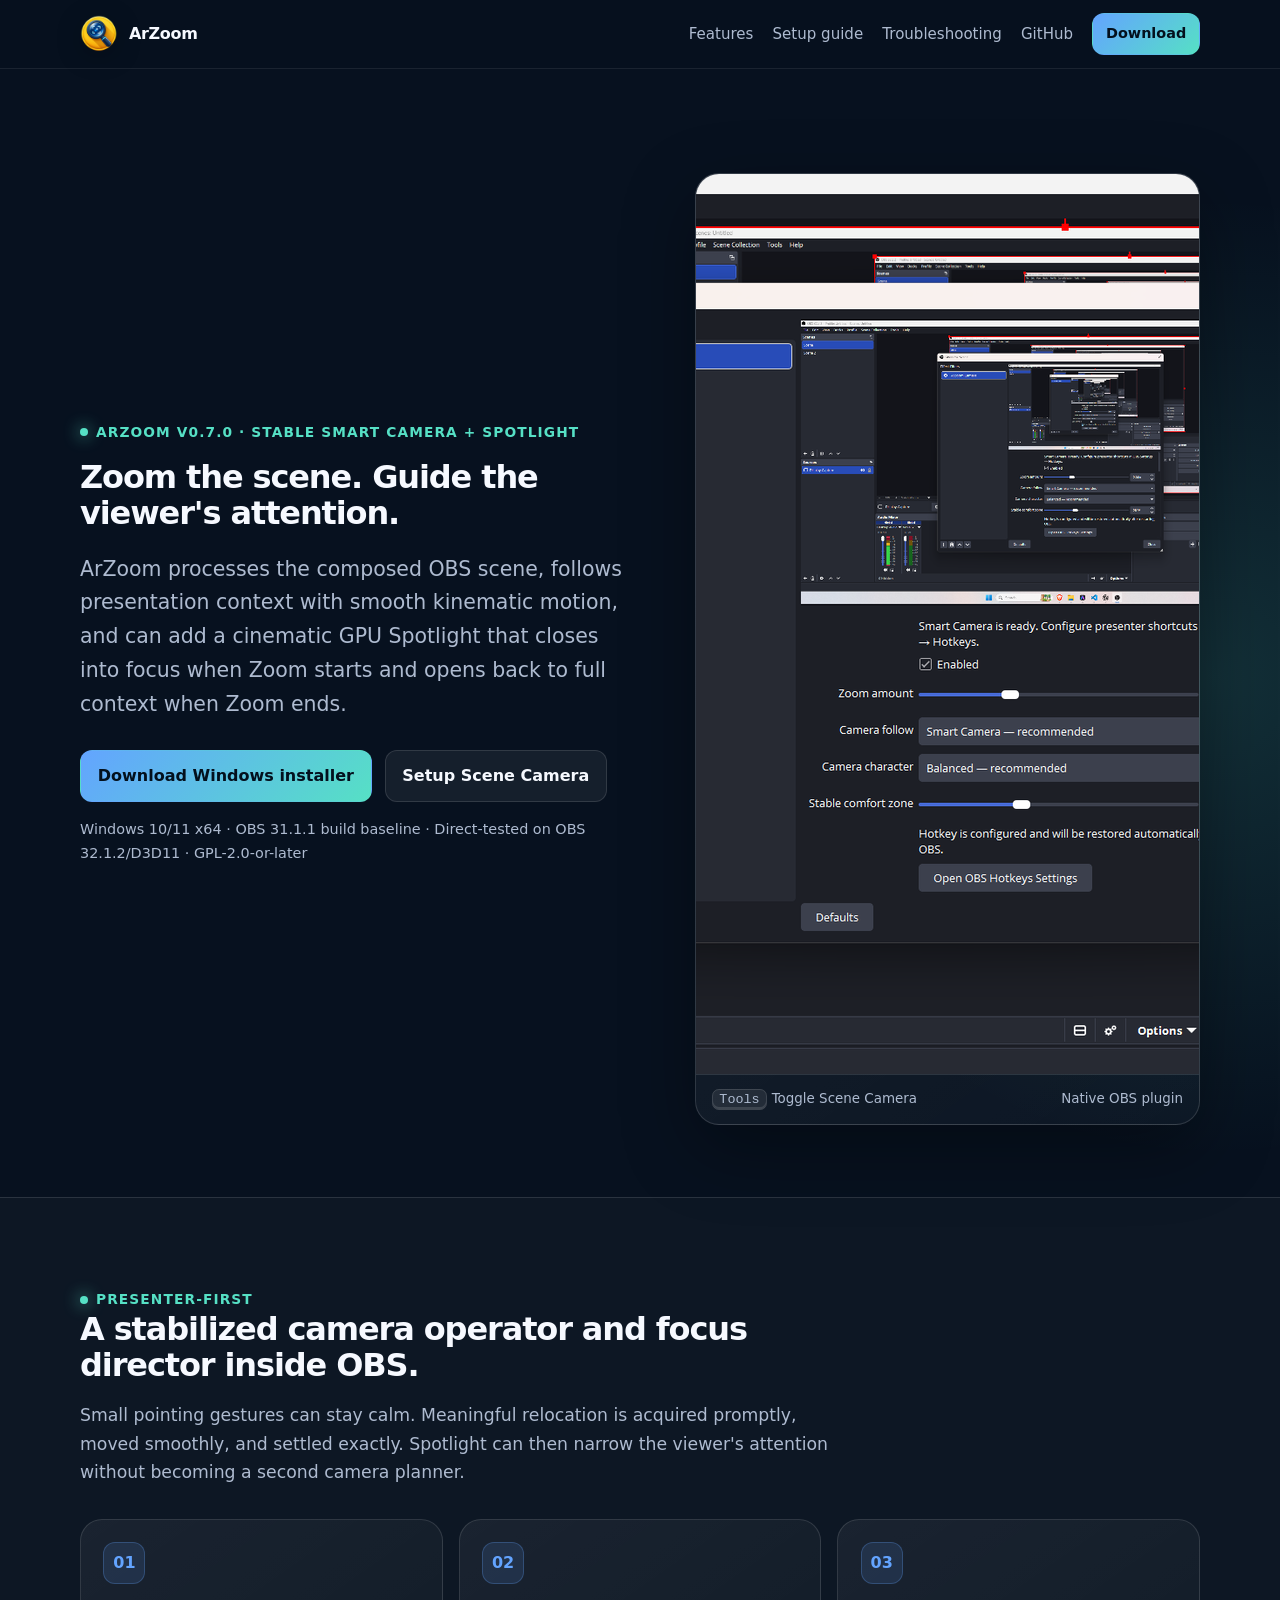
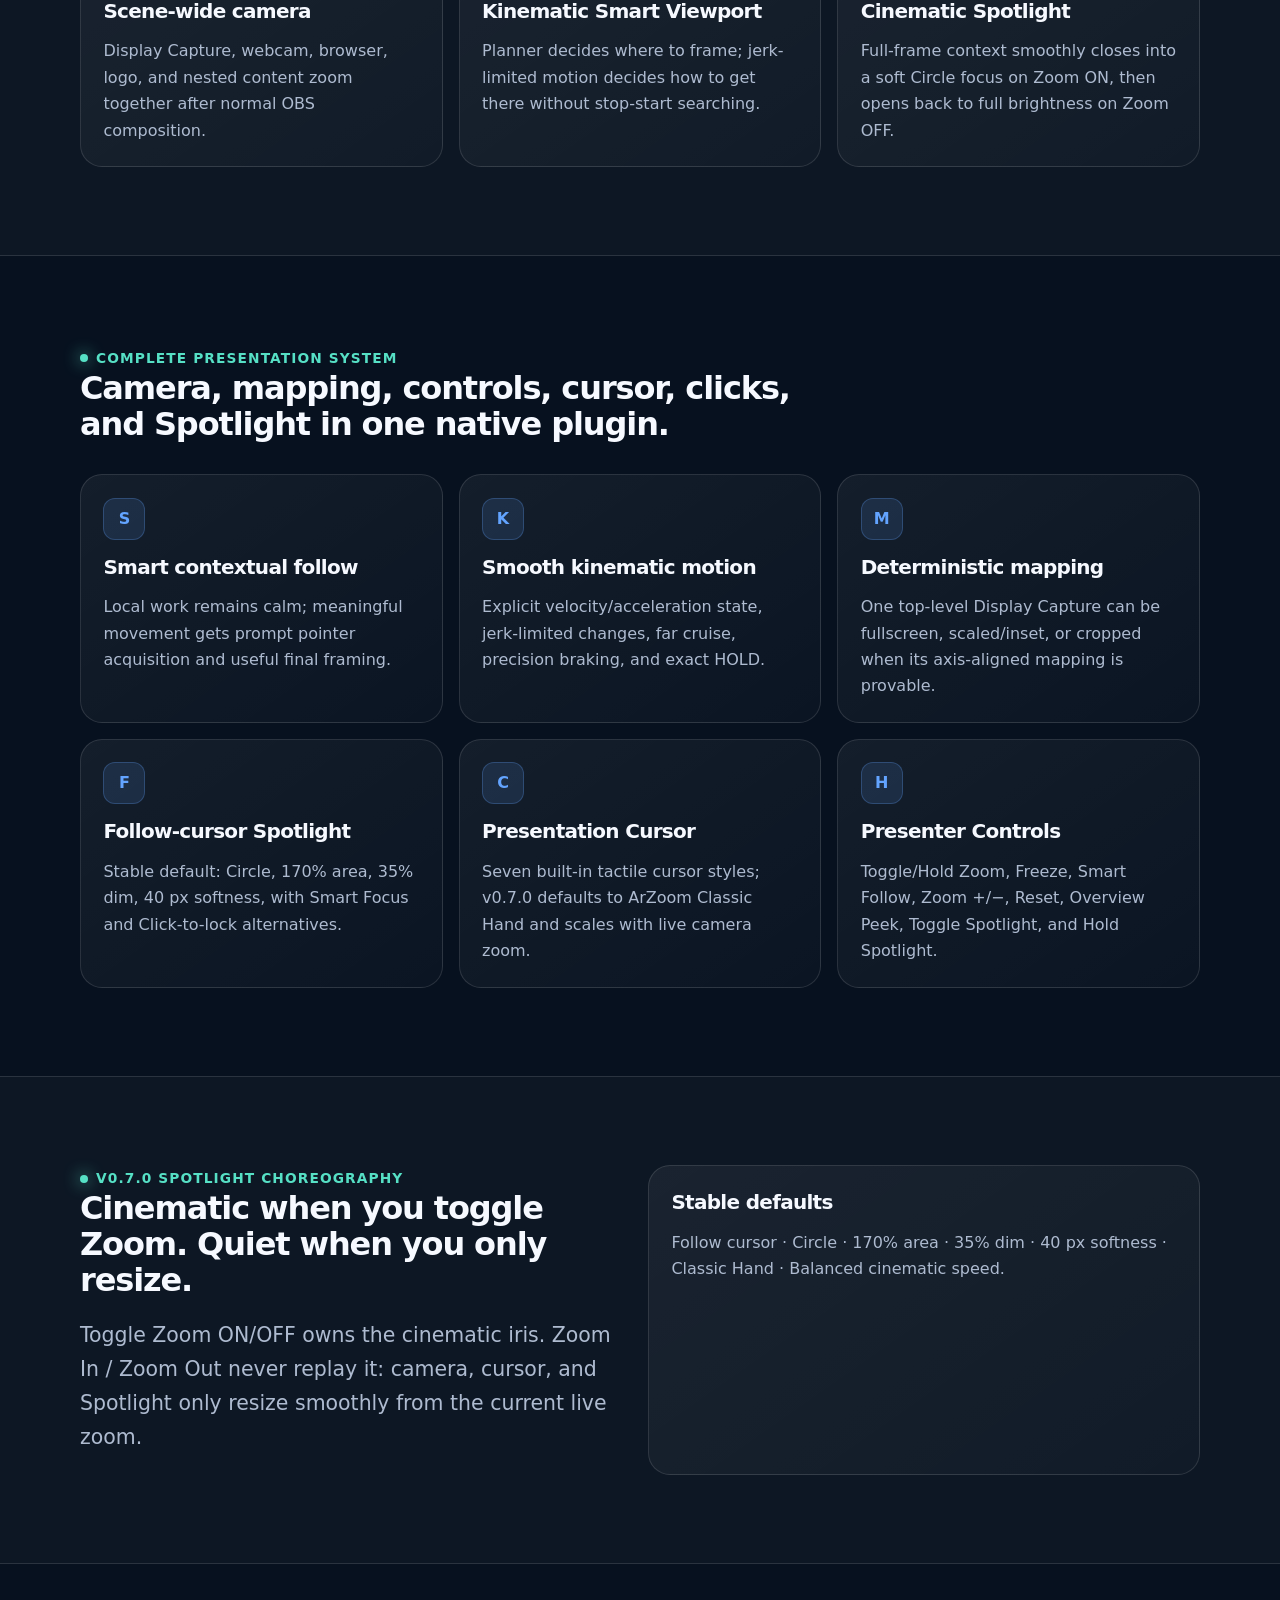
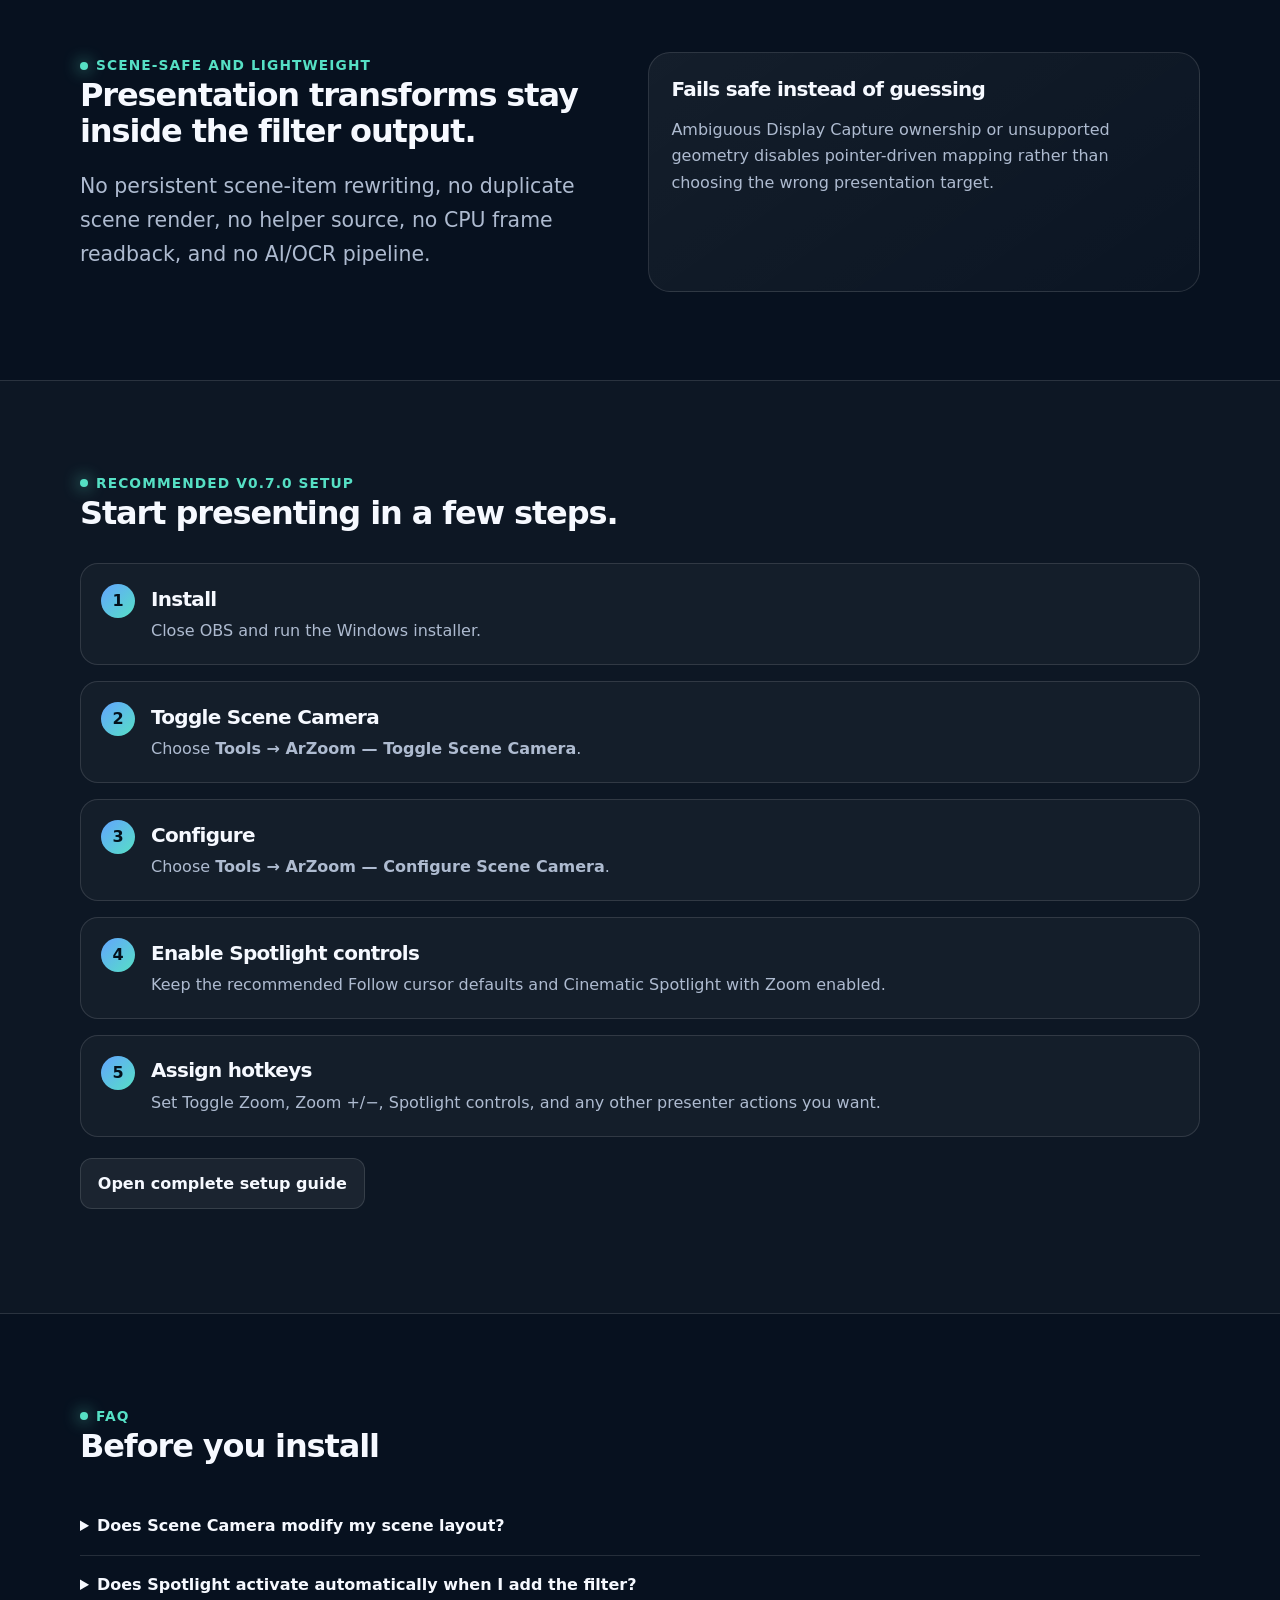
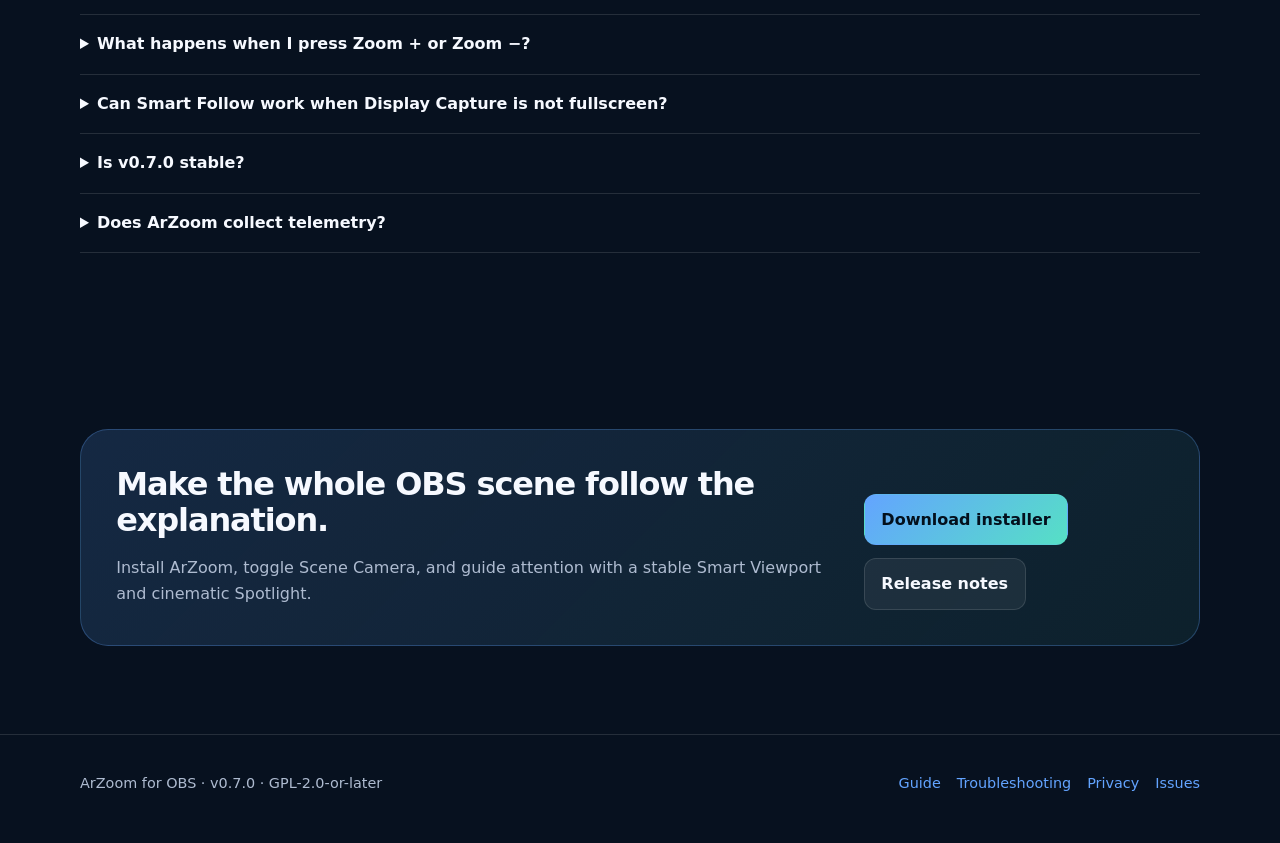
==== docs/index.html @ 1cf923f3 "Release: prepare ArZoom v0.7.0 stable" ====
<!doctype html>
<html lang="en">
<head>
  <meta charset="utf-8">
  <meta name="viewport" content="width=device-width, initial-scale=1">
  <title>ArZoom for OBS — Smart Camera + Cinematic Spotlight</title>
  <meta name="description" content="ArZoom is a native OBS presentation-camera plugin for Windows with scene-wide Smart Camera zoom, deterministic mapping, Kinematic Smart Viewport motion, presenter controls, Presentation Cursor, GPU click feedback, and Cinematic Spotlight.">
  <meta name="keywords" content="OBS zoom plugin, OBS scene zoom, OBS spotlight, OBS mouse follow zoom, screen capture zoom, OBS tutorial plugin, OBS presentation camera">
  <meta name="author" content="Mas Ari">
  <meta name="theme-color" content="#07111f">
  <link rel="canonical" href="https://masarray.github.io/arzoom-follow-obs/">
  <link rel="icon" href="assets/favicon-32.png" type="image/png" sizes="32x32">
  <link rel="icon" href="assets/favicon-192.png" type="image/png" sizes="192x192">
  <link rel="icon" href="favicon.ico" sizes="any">
  <link rel="apple-touch-icon" href="assets/apple-touch-icon.png" sizes="180x180">
  <link rel="stylesheet" href="styles.css">
  <meta property="og:type" content="website">
  <meta property="og:title" content="ArZoom for OBS — Smart Camera + Cinematic Spotlight">
  <meta property="og:description" content="Smooth scene-wide presentation zoom with deterministic mapping, Kinematic Smart Viewport motion, Presentation Cursor, and Cinematic Spotlight.">
  <meta property="og:url" content="https://masarray.github.io/arzoom-follow-obs/">
  <meta property="og:site_name" content="ArZoom for OBS">
  <meta property="og:image" content="https://masarray.github.io/arzoom-follow-obs/assets/og-image.png">
  <meta name="twitter:card" content="summary_large_image">
  <meta name="twitter:image" content="https://masarray.github.io/arzoom-follow-obs/assets/og-image.png">
  <script type="application/ld+json">
  {
    "@context": "https://schema.org",
    "@type": "SoftwareApplication",
    "name": "ArZoom for OBS",
    "applicationCategory": "MultimediaApplication",
    "applicationSubCategory": "OBS Studio plugin",
    "operatingSystem": "Windows 10, Windows 11",
    "softwareVersion": "0.7.0",
    "image": "https://masarray.github.io/arzoom-follow-obs/assets/og-image.png",
    "description": "A native OBS presentation-camera plugin with deterministic scene mapping, Kinematic Smart Viewport motion, presenter controls, Presentation Cursor, GPU click feedback, and Cinematic Spotlight.",
    "downloadUrl": "https://github.com/masarray/arzoom-follow-obs/releases/latest/download/ArZoom-OBS-Setup-windows-x64.exe",
    "softwareHelp": "https://masarray.github.io/arzoom-follow-obs/guide.html",
    "codeRepository": "https://github.com/masarray/arzoom-follow-obs",
    "license": "https://www.gnu.org/licenses/old-licenses/gpl-2.0.html",
    "author": {"@type": "Person", "name": "Mas Ari", "url": "https://github.com/masarray"}
  }
  </script>
</head>
<body>
  <a class="skip-link" href="#main">Skip to content</a>
  <header class="site-header">
    <div class="container nav">
      <a class="brand" href="index.html" aria-label="ArZoom home"><img src="assets/arzoom-logo-96.png" alt="" width="38" height="38"><span>ArZoom</span></a>
      <nav class="nav-links" aria-label="Primary navigation">
        <a href="#features">Features</a>
        <a href="guide.html">Setup guide</a>
        <a href="troubleshooting.html">Troubleshooting</a>
        <a href="https://github.com/masarray/arzoom-follow-obs">GitHub</a>
        <a class="button primary small" href="https://github.com/masarray/arzoom-follow-obs/releases/latest/download/ArZoom-OBS-Setup-windows-x64.exe">Download</a>
      </nav>
    </div>
  </header>

  <main id="main">
    <section class="container hero">
      <div>
        <span class="eyebrow">ArZoom v0.7.0 · Stable Smart Camera + Spotlight</span>
        <h1>Zoom the scene. Guide the viewer's attention.</h1>
        <p class="lead">ArZoom processes the composed OBS scene, follows presentation context with smooth kinematic motion, and can add a cinematic GPU Spotlight that closes into focus when Zoom starts and opens back to full context when Zoom ends.</p>
        <div class="hero-actions">
          <a class="button primary" href="https://github.com/masarray/arzoom-follow-obs/releases/latest/download/ArZoom-OBS-Setup-windows-x64.exe">Download Windows installer</a>
          <a class="button secondary" href="guide.html">Setup Scene Camera</a>
        </div>
        <p class="hero-note">Windows 10/11 x64 · OBS 31.1.1 build baseline · Direct-tested on OBS 32.1.2/D3D11 · GPL-2.0-or-later</p>
      </div>
      <figure class="product-shot">
        <img src="assets/product-screenshot.png" alt="ArZoom Scene Camera controls running in OBS Studio" width="1600" height="900">
        <figcaption><span><kbd>Tools</kbd> Toggle Scene Camera</span><span>Native OBS plugin</span></figcaption>
      </figure>
    </section>

    <section class="section alt" aria-labelledby="made-for">
      <div class="container">
        <div class="section-heading">
          <span class="eyebrow">Presenter-first</span>
          <h2 id="made-for">A stabilized camera operator and focus director inside OBS.</h2>
          <p>Small pointing gestures can stay calm. Meaningful relocation is acquired promptly, moved smoothly, and settled exactly. Spotlight can then narrow the viewer's attention without becoming a second camera planner.</p>
        </div>
        <div class="grid three">
          <article class="card"><div class="icon">01</div><h3>Scene-wide camera</h3><p>Display Capture, webcam, browser, logo, and nested content zoom together after normal OBS composition.</p></article>
          <article class="card"><div class="icon">02</div><h3>Kinematic Smart Viewport</h3><p>Planner decides where to frame; jerk-limited motion decides how to get there without stop-start searching.</p></article>
          <article class="card"><div class="icon">03</div><h3>Cinematic Spotlight</h3><p>Full-frame context smoothly closes into a soft Circle focus on Zoom ON, then opens back to full brightness on Zoom OFF.</p></article>
        </div>
      </div>
    </section>

    <section id="features" class="section" aria-labelledby="feature-title">
      <div class="container">
        <div class="section-heading">
          <span class="eyebrow">Complete presentation system</span>
          <h2 id="feature-title">Camera, mapping, controls, cursor, clicks, and Spotlight in one native plugin.</h2>
        </div>
        <div class="grid three">
          <article class="card"><div class="icon">S</div><h3>Smart contextual follow</h3><p>Local work remains calm; meaningful movement gets prompt pointer acquisition and useful final framing.</p></article>
          <article class="card"><div class="icon">K</div><h3>Smooth kinematic motion</h3><p>Explicit velocity/acceleration state, jerk-limited changes, far cruise, precision braking, and exact HOLD.</p></article>
          <article class="card"><div class="icon">M</div><h3>Deterministic mapping</h3><p>One top-level Display Capture can be fullscreen, scaled/inset, or cropped when its axis-aligned mapping is provable.</p></article>
          <article class="card"><div class="icon">F</div><h3>Follow-cursor Spotlight</h3><p>Stable default: Circle, 170% area, 35% dim, 40 px softness, with Smart Focus and Click-to-lock alternatives.</p></article>
          <article class="card"><div class="icon">C</div><h3>Presentation Cursor</h3><p>Seven built-in tactile cursor styles; v0.7.0 defaults to ArZoom Classic Hand and scales with live camera zoom.</p></article>
          <article class="card"><div class="icon">H</div><h3>Presenter Controls</h3><p>Toggle/Hold Zoom, Freeze, Smart Follow, Zoom +/−, Reset, Overview Peek, Toggle Spotlight, and Hold Spotlight.</p></article>
        </div>
      </div>
    </section>

    <section class="section alt" aria-labelledby="cinematic-title">
      <div class="container grid two">
        <div>
          <span class="eyebrow">v0.7.0 Spotlight choreography</span>
          <h2 id="cinematic-title">Cinematic when you toggle Zoom. Quiet when you only resize.</h2>
          <p class="lead">Toggle Zoom ON/OFF owns the cinematic iris. Zoom In / Zoom Out never replay it: camera, cursor, and Spotlight only resize smoothly from the current live zoom.</p>
        </div>
        <div class="card">
          <h3>Stable defaults</h3>
          <p>Follow cursor · Circle · 170% area · 35% dim · 40 px softness · Classic Hand · Balanced cinematic speed.</p>
        </div>
      </div>
    </section>

    <section class="section" aria-labelledby="safety-title">
      <div class="container grid two">
        <div>
          <span class="eyebrow">Scene-safe and lightweight</span>
          <h2 id="safety-title">Presentation transforms stay inside the filter output.</h2>
          <p class="lead">No persistent scene-item rewriting, no duplicate scene render, no helper source, no CPU frame readback, and no AI/OCR pipeline.</p>
        </div>
        <div class="card"><h3>Fails safe instead of guessing</h3><p>Ambiguous Display Capture ownership or unsupported geometry disables pointer-driven mapping rather than choosing the wrong presentation target.</p></div>
      </div>
    </section>

    <section class="section alt" aria-labelledby="setup-title">
      <div class="container">
        <div class="section-heading"><span class="eyebrow">Recommended v0.7.0 setup</span><h2 id="setup-title">Start presenting in a few steps.</h2></div>
        <div class="steps">
          <article class="step"><div><h3>Install</h3><p>Close OBS and run the Windows installer.</p></div></article>
          <article class="step"><div><h3>Toggle Scene Camera</h3><p>Choose <strong>Tools → ArZoom — Toggle Scene Camera</strong>.</p></div></article>
          <article class="step"><div><h3>Configure</h3><p>Choose <strong>Tools → ArZoom — Configure Scene Camera</strong>.</p></div></article>
          <article class="step"><div><h3>Enable Spotlight controls</h3><p>Keep the recommended Follow cursor defaults and Cinematic Spotlight with Zoom enabled.</p></div></article>
          <article class="step"><div><h3>Assign hotkeys</h3><p>Set Toggle Zoom, Zoom +/−, Spotlight controls, and any other presenter actions you want.</p></div></article>
        </div>
        <p style="margin-top:1.3rem"><a class="button secondary" href="guide.html">Open complete setup guide</a></p>
      </div>
    </section>

    <section class="section faq" aria-labelledby="faq-title">
      <div class="container">
        <div class="section-heading"><span class="eyebrow">FAQ</span><h2 id="faq-title">Before you install</h2></div>
        <details><summary>Does Scene Camera modify my scene layout?</summary><p>No. Scene-wide presentation transforms are applied in the filter output. ArZoom does not persistently rewrite scene-item transforms.</p></details>
        <details><summary>Does Spotlight activate automatically when I add the filter?</summary><p>No. The master Spotlight controls remain Off by default. After you enable them, the recommended cinematic Zoom-linked behavior is ready.</p></details>
        <details><summary>What happens when I press Zoom + or Zoom −?</summary><p>While Zoom is active, only magnification changes. The cinematic Spotlight iris does not restart.</p></details>
        <details><summary>Can Smart Follow work when Display Capture is not fullscreen?</summary><p>Yes when one top-level Display Capture has a deterministic positive axis-aligned scaled/inset or crop-aware mapping. Ambiguous ownership still fails safe.</p></details>
        <details><summary>Is v0.7.0 stable?</summary><p>Yes. The accepted candidate passed 19/19 deterministic tests, Windows build/package gates, and direct OBS trials including the D3D11 Spotlight/render fixes.</p></details>
        <details><summary>Does ArZoom collect telemetry?</summary><p>No. ArZoom has no analytics service and does not transmit captured frames, cursor data, clicks, or settings.</p></details>
      </div>
    </section>

    <section class="section">
      <div class="container cta">
        <div><h2>Make the whole OBS scene follow the explanation.</h2><p>Install ArZoom, toggle Scene Camera, and guide attention with a stable Smart Viewport and cinematic Spotlight.</p></div>
        <div class="hero-actions">
          <a class="button primary" href="https://github.com/masarray/arzoom-follow-obs/releases/latest/download/ArZoom-OBS-Setup-windows-x64.exe">Download installer</a>
          <a class="button secondary" href="https://github.com/masarray/arzoom-follow-obs/releases/latest">Release notes</a>
        </div>
      </div>
    </section>
  </main>

  <footer class="site-footer"><div class="container footer-row"><div>ArZoom for OBS · v0.7.0 · GPL-2.0-or-later</div><div class="footer-links"><a href="guide.html">Guide</a><a href="troubleshooting.html">Troubleshooting</a><a href="privacy.html">Privacy</a><a href="https://github.com/masarray/arzoom-follow-obs/issues">Issues</a></div></div></footer>
</body>
</html>
---- docs/styles.css ----
:root {
  color-scheme: dark;
  --bg: #07111f;
  --surface: #0d1b2e;
  --surface-2: #12243d;
  --text: #f6f9ff;
  --muted: #aebbd0;
  --line: rgba(255,255,255,.12);
  --brand: #63a4ff;
  --brand-2: #56e0c5;
  --warning: #f5c451;
  --shadow: 0 24px 70px rgba(0,0,0,.35);
  --radius: 22px;
  --max: 1120px;
}

* { box-sizing: border-box; }
html { scroll-behavior: smooth; }
body {
  margin: 0;
  font-family: Inter, ui-sans-serif, system-ui, -apple-system, BlinkMacSystemFont, "Segoe UI", sans-serif;
  background:
    radial-gradient(circle at 15% -10%, rgba(99,164,255,.22), transparent 32rem),
    radial-gradient(circle at 95% 12%, rgba(86,224,197,.15), transparent 30rem),
    var(--bg);
  color: var(--text);
  line-height: 1.65;
}

a { color: var(--brand); text-decoration: none; }
a:hover { text-decoration: underline; }
img { max-width: 100%; }
code, kbd {
  font-family: "SFMono-Regular", Consolas, "Liberation Mono", monospace;
  background: rgba(255,255,255,.08);
  border: 1px solid var(--line);
  border-radius: 7px;
  padding: .12rem .42rem;
}
kbd { box-shadow: inset 0 -2px 0 rgba(255,255,255,.12); }

.skip-link {
  position: fixed;
  left: 1rem;
  top: -5rem;
  z-index: 100;
  background: white;
  color: #111;
  padding: .7rem 1rem;
  border-radius: 8px;
}
.skip-link:focus { top: 1rem; }

.container { width: min(calc(100% - 2rem), var(--max)); margin-inline: auto; }
.site-header {
  position: sticky;
  top: 0;
  z-index: 20;
  border-bottom: 1px solid rgba(255,255,255,.08);
  background: rgba(7,17,31,.78);
  backdrop-filter: blur(18px);
}
.nav {
  min-height: 68px;
  display: flex;
  align-items: center;
  justify-content: space-between;
  gap: 1rem;
}
.brand { color: var(--text); display: inline-flex; align-items: center; gap: .68rem; font-weight: 750; letter-spacing: -.02em; }
.brand img { width: 38px; height: 38px; object-fit: contain; filter: drop-shadow(0 5px 12px rgba(0,0,0,.28)); }
.brand span { color: var(--text); }
.nav-links { display: flex; align-items: center; gap: 1.2rem; font-size: .94rem; }
.nav-links a { color: var(--muted); }
.nav-links a:hover { color: var(--text); text-decoration: none; }

.button {
  display: inline-flex;
  align-items: center;
  justify-content: center;
  gap: .5rem;
  min-height: 46px;
  padding: .72rem 1.05rem;
  border: 1px solid transparent;
  border-radius: 12px;
  font-weight: 750;
  text-decoration: none;
  transition: transform .18s ease, border-color .18s ease, background .18s ease;
}
.button:hover { transform: translateY(-1px); text-decoration: none; }
.button.primary { color: #03101d; background: linear-gradient(135deg, var(--brand), var(--brand-2)); }
.button.secondary { color: var(--text); background: rgba(255,255,255,.06); border-color: var(--line); }
.button.small { min-height: 38px; padding: .5rem .8rem; font-size: .9rem; }

.hero {
  padding: 6.5rem 0 4.5rem;
  display: grid;
  grid-template-columns: 1.05fr .95fr;
  gap: 3.5rem;
  align-items: center;
}
.eyebrow {
  display: inline-flex;
  align-items: center;
  gap: .5rem;
  color: var(--brand-2);
  font-size: .86rem;
  font-weight: 800;
  letter-spacing: .08em;
  text-transform: uppercase;
}
.eyebrow::before { content: ""; width: 8px; height: 8px; border-radius: 50%; background: currentColor; box-shadow: 0 0 16px currentColor; }
h1, h2, h3 { line-height: 1.12; letter-spacing: -.035em; }
h1 { margin: 1rem 0 1.1rem; font-size: clamp(1.9rem, 4vw, 2rem); font-weight: 650; }
h2 { font-size: clamp(1.7rem, 3vw, 2rem); margin: 0 0 1rem; font-weight: 650; }
h3 { font-size: 1.25rem; margin: .2rem 0 .5rem; }
.lead { color: var(--muted); font-size: clamp(1.05rem, 2vw, 1.28rem); max-width: 62ch; }
.hero-actions { display: flex; flex-wrap: wrap; gap: .8rem; margin-top: 1.8rem; }
.hero-note { color: var(--muted); font-size: .9rem; margin-top: 1rem; }

.product-shot {
  margin: 0;
  overflow: hidden;
  border: 1px solid rgba(255,255,255,.14);
  border-radius: 24px;
  background: linear-gradient(145deg, rgba(255,255,255,.09), rgba(255,255,255,.025));
  box-shadow: var(--shadow);
}
.product-shot img { display: block; width: 100%; aspect-ratio: 16 / 9; object-fit: cover; }
.product-shot figcaption { display: flex; justify-content: space-between; gap: 1rem; padding: .8rem 1rem; color: var(--muted); font-size: .84rem; border-top: 1px solid var(--line); }

.section { padding: 5.5rem 0; }
.section.alt { border-block: 1px solid var(--line); background: rgba(255,255,255,.025); }
.section-heading { max-width: 760px; margin-bottom: 2rem; }
.section-heading p { color: var(--muted); font-size: 1.08rem; }
.grid { display: grid; gap: 1rem; }
.grid.three { grid-template-columns: repeat(3, 1fr); }
.grid.two { grid-template-columns: repeat(2, 1fr); }
.card {
  border: 1px solid var(--line);
  border-radius: var(--radius);
  padding: 1.4rem;
  background: linear-gradient(145deg, rgba(255,255,255,.055), rgba(255,255,255,.02));
}
.card p { color: var(--muted); margin-bottom: 0; }
.icon { width: 42px; height: 42px; display: grid; place-items: center; border-radius: 12px; margin-bottom: 1rem; background: rgba(99,164,255,.13); border: 1px solid rgba(99,164,255,.26); font-weight: 900; color: var(--brand); }

.steps { counter-reset: step; display: grid; gap: 1rem; }
.step { counter-increment: step; display: grid; grid-template-columns: auto 1fr; gap: 1rem; align-items: start; padding: 1.25rem; border: 1px solid var(--line); border-radius: 18px; background: rgba(255,255,255,.03); }
.step::before { content: counter(step); width: 34px; height: 34px; display: grid; place-items: center; border-radius: 50%; color: #04111c; background: linear-gradient(135deg, var(--brand), var(--brand-2)); font-weight: 900; }
.step p { color: var(--muted); margin: .35rem 0 0; }

.callout { padding: 1.2rem 1.3rem; border-left: 4px solid var(--brand); border-radius: 0 14px 14px 0; background: rgba(99,164,255,.1); color: #dfeaff; }
.callout.warning { border-left-color: var(--warning); background: rgba(245,196,81,.1); }
.table-wrap { overflow-x: auto; border: 1px solid var(--line); border-radius: 16px; }
table { width: 100%; border-collapse: collapse; min-width: 560px; }
th, td { padding: .9rem 1rem; text-align: left; border-bottom: 1px solid var(--line); }
th { color: var(--text); background: rgba(255,255,255,.045); }
td { color: var(--muted); }
tr:last-child td { border-bottom: 0; }

.faq details { border-bottom: 1px solid var(--line); padding: 1rem 0; }
.faq summary { cursor: pointer; font-weight: 750; color: var(--text); }
.faq p { color: var(--muted); }

.cta { padding: 2.2rem; border-radius: 28px; border: 1px solid rgba(99,164,255,.28); background: linear-gradient(135deg, rgba(99,164,255,.16), rgba(86,224,197,.08)); display: flex; justify-content: space-between; align-items: center; gap: 2rem; }
.cta p { color: var(--muted); margin-bottom: 0; }

.page-hero { padding: 5rem 0 2.5rem; max-width: 820px; }
.page-hero h1 { font-size: 2rem; }
.prose { max-width: 820px; padding-bottom: 5rem; }
.prose h2 { margin-top: 3rem; font-size: 2rem; }
.prose h3 { margin-top: 2rem; }
.prose p, .prose li { color: var(--muted); }
.prose li + li { margin-top: .5rem; }
.prose pre { overflow-x: auto; padding: 1rem; border: 1px solid var(--line); border-radius: 14px; background: #07101d; }

.site-footer { border-top: 1px solid var(--line); padding: 2.3rem 0 3rem; color: var(--muted); font-size: .9rem; }
.footer-row { display: flex; justify-content: space-between; gap: 1.5rem; align-items: center; }
.footer-links { display: flex; flex-wrap: wrap; gap: 1rem; }

@media (max-width: 900px) {
  .hero { grid-template-columns: 1fr; padding-top: 4.5rem; }
  .grid.three { grid-template-columns: 1fr 1fr; }
  .nav-links a:not(.button) { display: none; }
}

@media (max-width: 640px) {
  .container { width: min(calc(100% - 1.2rem), var(--max)); }
  .hero { gap: 2rem; }
  .grid.three, .grid.two { grid-template-columns: 1fr; }
  .product-shot figcaption, .cta, .footer-row { flex-direction: column; align-items: flex-start; }
  .button { width: 100%; }
  .nav .button { width: auto; }
}

@media (prefers-reduced-motion: reduce) {
  html { scroll-behavior: auto; }
  *, *::before, *::after { animation-duration: .01ms !important; animation-iteration-count: 1 !important; transition-duration: .01ms !important; }
}
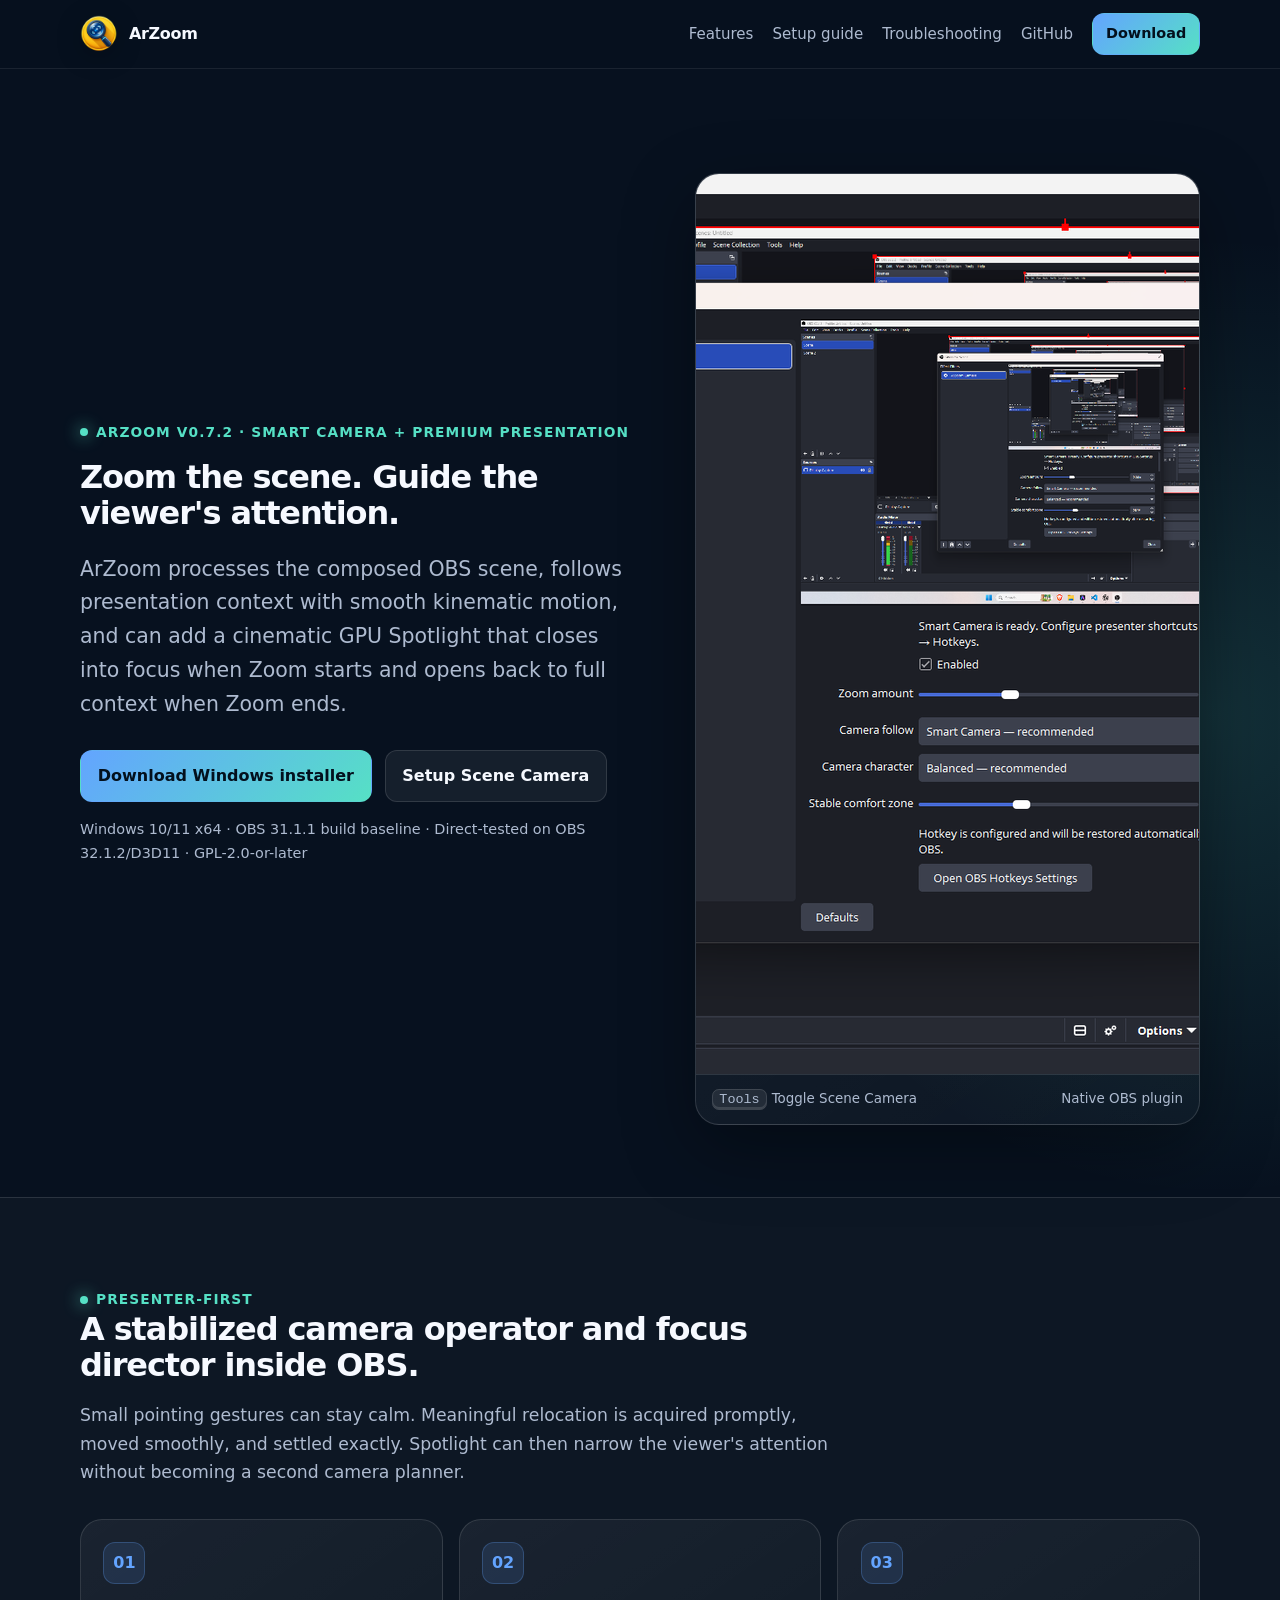
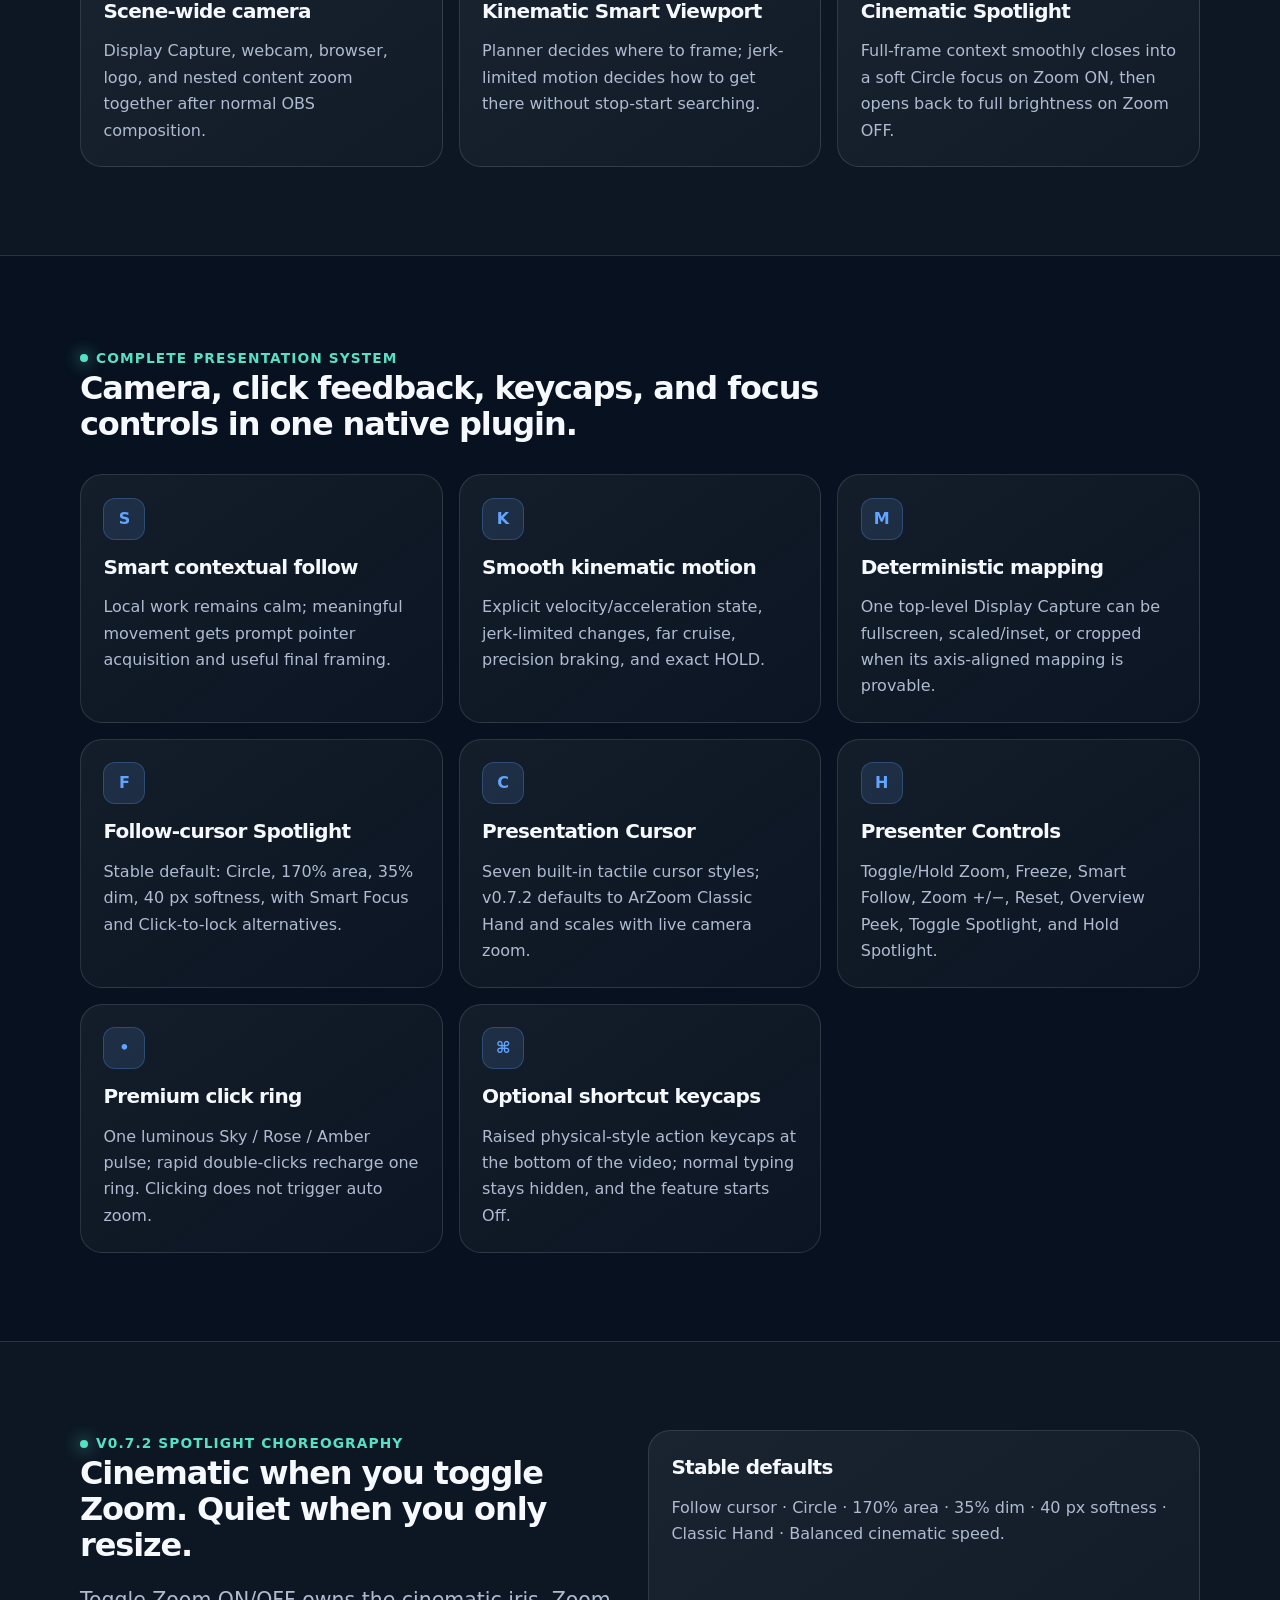
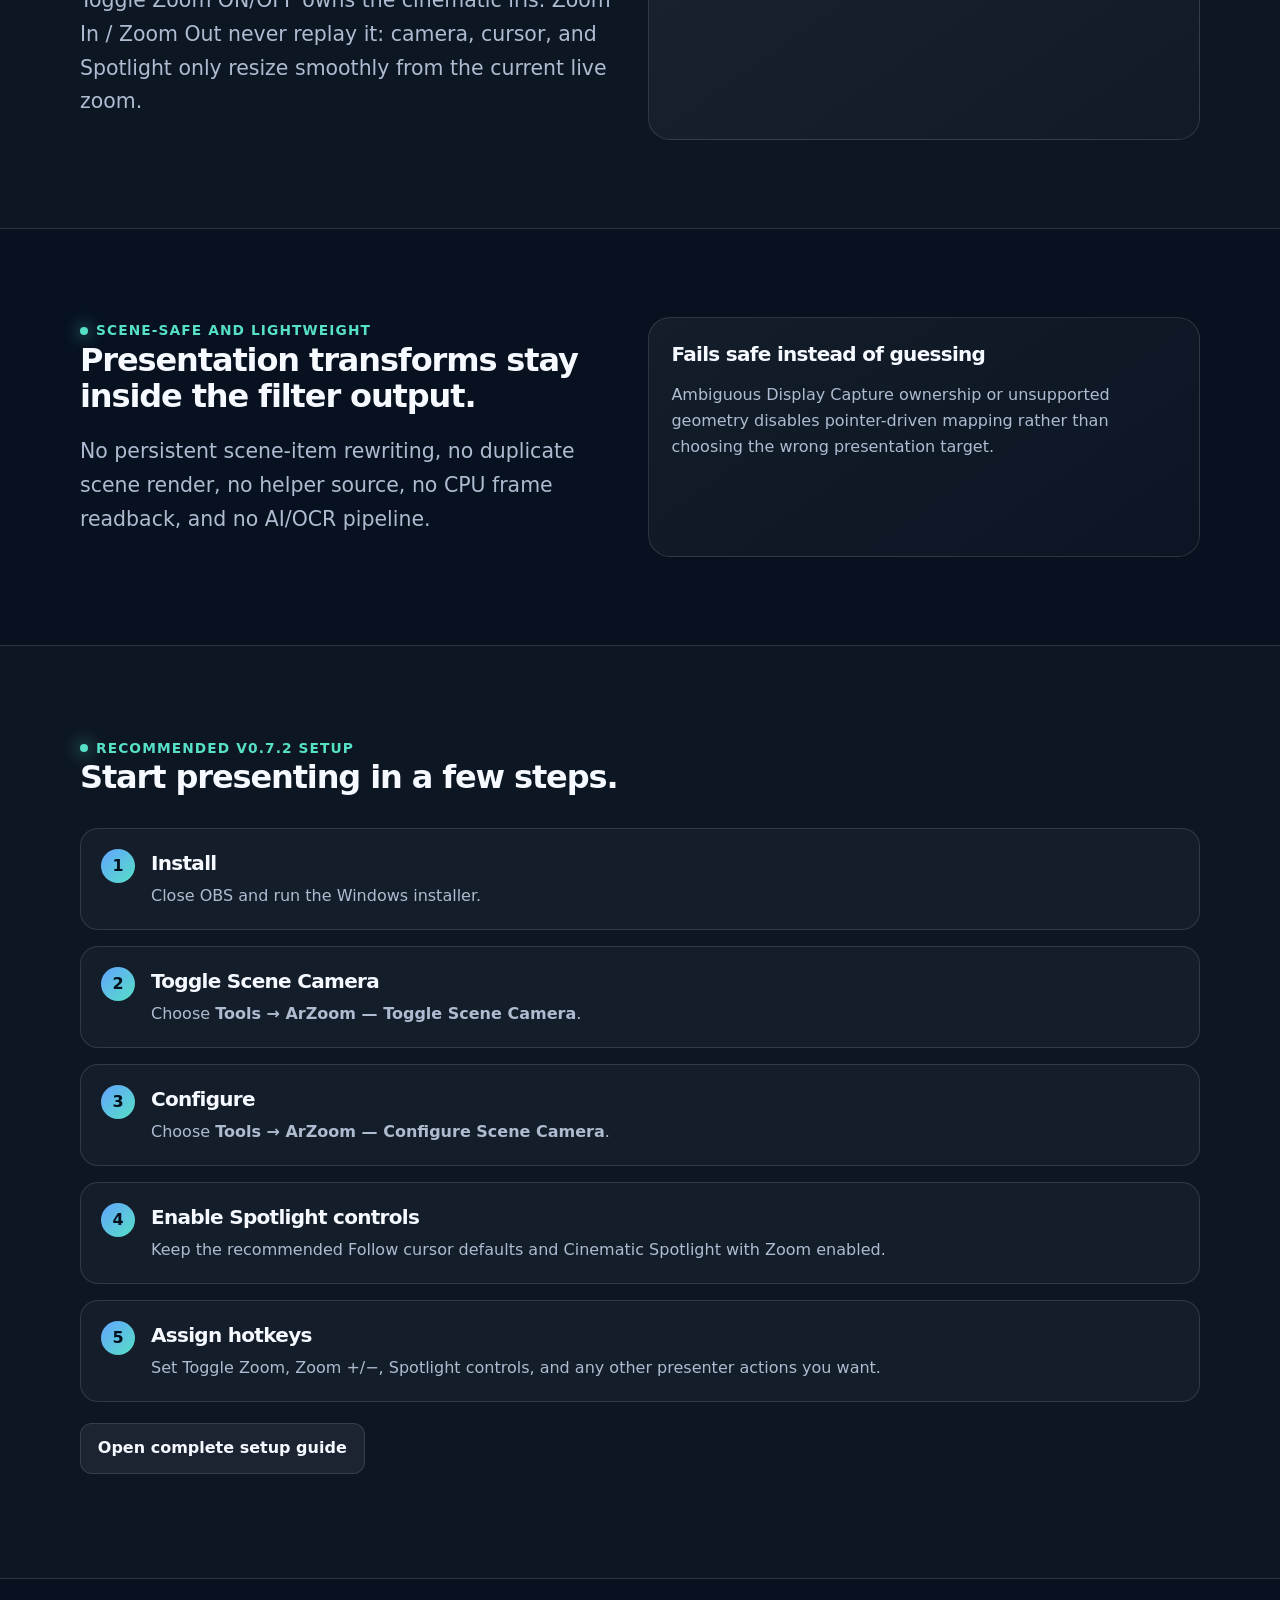
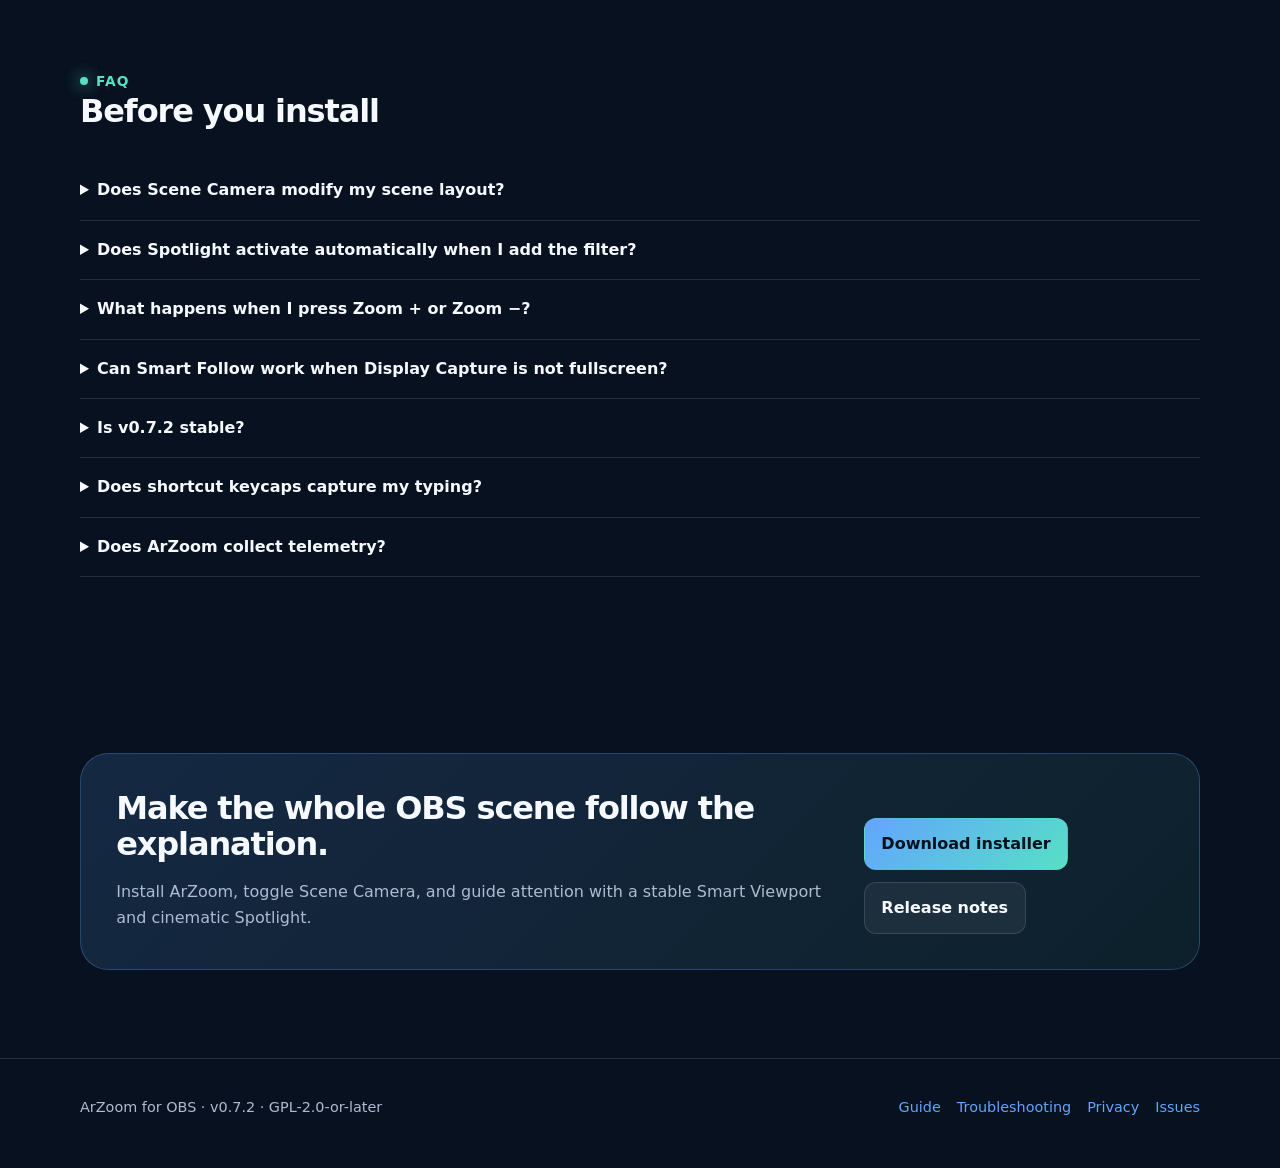
==== commit 25568d07: "docs(release): synchronize v0.7.2 stable site, README and precise observed test scope" ====
--- a/docs/index.html
+++ b/docs/index.html
@@ -30,7 +30,7 @@
     "applicationCategory": "MultimediaApplication",
     "applicationSubCategory": "OBS Studio plugin",
     "operatingSystem": "Windows 10, Windows 11",
-    "softwareVersion": "0.7.0",
+    "softwareVersion": "0.7.2",
     "image": "https://masarray.github.io/arzoom-follow-obs/assets/og-image.png",
     "description": "A native OBS presentation-camera plugin with deterministic scene mapping, Kinematic Smart Viewport motion, presenter controls, Presentation Cursor, GPU click feedback, and Cinematic Spotlight.",
     "downloadUrl": "https://github.com/masarray/arzoom-follow-obs/releases/latest/download/ArZoom-OBS-Setup-windows-x64.exe",
@@ -59,7 +59,7 @@
   <main id="main">
     <section class="container hero">
       <div>
-        <span class="eyebrow">ArZoom v0.7.0 · Stable Smart Camera + Spotlight</span>
+        <span class="eyebrow">ArZoom v0.7.2 · Smart Camera + Premium Presentation</span>
         <h1>Zoom the scene. Guide the viewer's attention.</h1>
         <p class="lead">ArZoom processes the composed OBS scene, follows presentation context with smooth kinematic motion, and can add a cinematic GPU Spotlight that closes into focus when Zoom starts and opens back to full context when Zoom ends.</p>
         <div class="hero-actions">
@@ -93,15 +93,17 @@
       <div class="container">
         <div class="section-heading">
           <span class="eyebrow">Complete presentation system</span>
-          <h2 id="feature-title">Camera, mapping, controls, cursor, clicks, and Spotlight in one native plugin.</h2>
+          <h2 id="feature-title">Camera, click feedback, keycaps, and focus controls in one native plugin.</h2>
         </div>
         <div class="grid three">
           <article class="card"><div class="icon">S</div><h3>Smart contextual follow</h3><p>Local work remains calm; meaningful movement gets prompt pointer acquisition and useful final framing.</p></article>
           <article class="card"><div class="icon">K</div><h3>Smooth kinematic motion</h3><p>Explicit velocity/acceleration state, jerk-limited changes, far cruise, precision braking, and exact HOLD.</p></article>
           <article class="card"><div class="icon">M</div><h3>Deterministic mapping</h3><p>One top-level Display Capture can be fullscreen, scaled/inset, or cropped when its axis-aligned mapping is provable.</p></article>
           <article class="card"><div class="icon">F</div><h3>Follow-cursor Spotlight</h3><p>Stable default: Circle, 170% area, 35% dim, 40 px softness, with Smart Focus and Click-to-lock alternatives.</p></article>
-          <article class="card"><div class="icon">C</div><h3>Presentation Cursor</h3><p>Seven built-in tactile cursor styles; v0.7.0 defaults to ArZoom Classic Hand and scales with live camera zoom.</p></article>
+          <article class="card"><div class="icon">C</div><h3>Presentation Cursor</h3><p>Seven built-in tactile cursor styles; v0.7.2 defaults to ArZoom Classic Hand and scales with live camera zoom.</p></article>
           <article class="card"><div class="icon">H</div><h3>Presenter Controls</h3><p>Toggle/Hold Zoom, Freeze, Smart Follow, Zoom +/−, Reset, Overview Peek, Toggle Spotlight, and Hold Spotlight.</p></article>
+          <article class="card"><div class="icon">•</div><h3>Premium click ring</h3><p>One luminous Sky / Rose / Amber pulse; rapid double-clicks recharge one ring. Clicking does not trigger auto zoom.</p></article>
+          <article class="card"><div class="icon">⌘</div><h3>Optional shortcut keycaps</h3><p>Raised physical-style action keycaps at the bottom of the video; normal typing stays hidden, and the feature starts Off.</p></article>
         </div>
       </div>
     </section>
@@ -109,7 +111,7 @@
     <section class="section alt" aria-labelledby="cinematic-title">
       <div class="container grid two">
         <div>
-          <span class="eyebrow">v0.7.0 Spotlight choreography</span>
+          <span class="eyebrow">v0.7.2 Spotlight choreography</span>
           <h2 id="cinematic-title">Cinematic when you toggle Zoom. Quiet when you only resize.</h2>
           <p class="lead">Toggle Zoom ON/OFF owns the cinematic iris. Zoom In / Zoom Out never replay it: camera, cursor, and Spotlight only resize smoothly from the current live zoom.</p>
         </div>
@@ -133,7 +135,7 @@
 
     <section class="section alt" aria-labelledby="setup-title">
       <div class="container">
-        <div class="section-heading"><span class="eyebrow">Recommended v0.7.0 setup</span><h2 id="setup-title">Start presenting in a few steps.</h2></div>
+        <div class="section-heading"><span class="eyebrow">Recommended v0.7.2 setup</span><h2 id="setup-title">Start presenting in a few steps.</h2></div>
         <div class="steps">
           <article class="step"><div><h3>Install</h3><p>Close OBS and run the Windows installer.</p></div></article>
           <article class="step"><div><h3>Toggle Scene Camera</h3><p>Choose <strong>Tools → ArZoom — Toggle Scene Camera</strong>.</p></div></article>
@@ -152,7 +154,8 @@
         <details><summary>Does Spotlight activate automatically when I add the filter?</summary><p>No. The master Spotlight controls remain Off by default. After you enable them, the recommended cinematic Zoom-linked behavior is ready.</p></details>
         <details><summary>What happens when I press Zoom + or Zoom −?</summary><p>While Zoom is active, only magnification changes. The cinematic Spotlight iris does not restart.</p></details>
         <details><summary>Can Smart Follow work when Display Capture is not fullscreen?</summary><p>Yes when one top-level Display Capture has a deterministic positive axis-aligned scaled/inset or crop-aware mapping. Ambiguous ownership still fails safe.</p></details>
-        <details><summary>Is v0.7.0 stable?</summary><p>Yes. The accepted candidate passed 19/19 deterministic tests, Windows build/package gates, and direct OBS trials including the D3D11 Spotlight/render fixes.</p></details>
+        <details><summary>Is v0.7.2 stable?</summary><p>Yes. The Windows candidate passed 23/23 regression tests plus installer and release-guard checks. A 1080p60 OBS recording demonstrates Click and Keycaps; extended GPU benchmarking and clean portable-install evidence are not part of that short recording.</p></details>
+        <details><summary>Does shortcut keycaps capture my typing?</summary><p>Off by default. When enabled, it displays recognized action shortcuts only; regular typing and AltGr text remain hidden. Disable the feature during sensitive work. <a href="privacy.html">Privacy details</a>.</p></details>
         <details><summary>Does ArZoom collect telemetry?</summary><p>No. ArZoom has no analytics service and does not transmit captured frames, cursor data, clicks, or settings.</p></details>
       </div>
     </section>
@@ -168,6 +171,6 @@
     </section>
   </main>
 
-  <footer class="site-footer"><div class="container footer-row"><div>ArZoom for OBS · v0.7.0 · GPL-2.0-or-later</div><div class="footer-links"><a href="guide.html">Guide</a><a href="troubleshooting.html">Troubleshooting</a><a href="privacy.html">Privacy</a><a href="https://github.com/masarray/arzoom-follow-obs/issues">Issues</a></div></div></footer>
+  <footer class="site-footer"><div class="container footer-row"><div>ArZoom for OBS · v0.7.2 · GPL-2.0-or-later</div><div class="footer-links"><a href="guide.html">Guide</a><a href="troubleshooting.html">Troubleshooting</a><a href="privacy.html">Privacy</a><a href="https://github.com/masarray/arzoom-follow-obs/issues">Issues</a></div></div></footer>
 </body>
 </html>
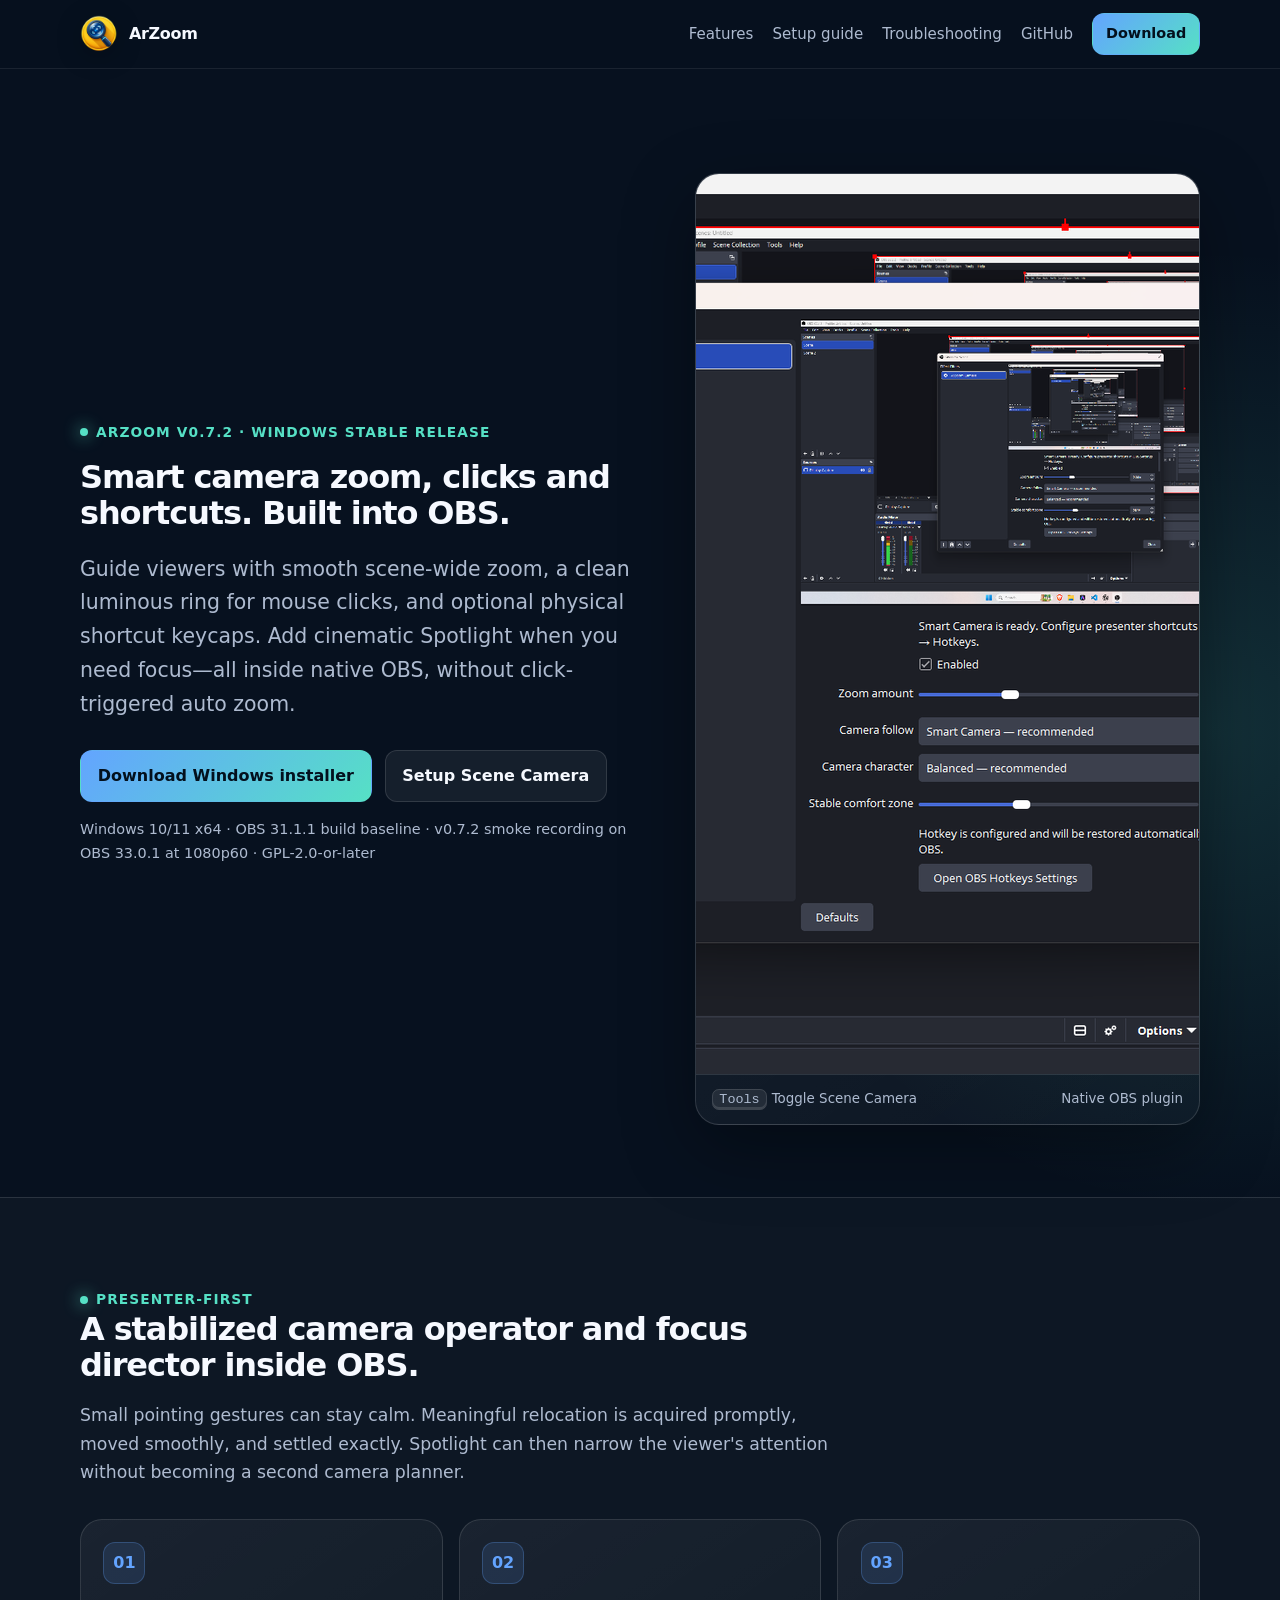
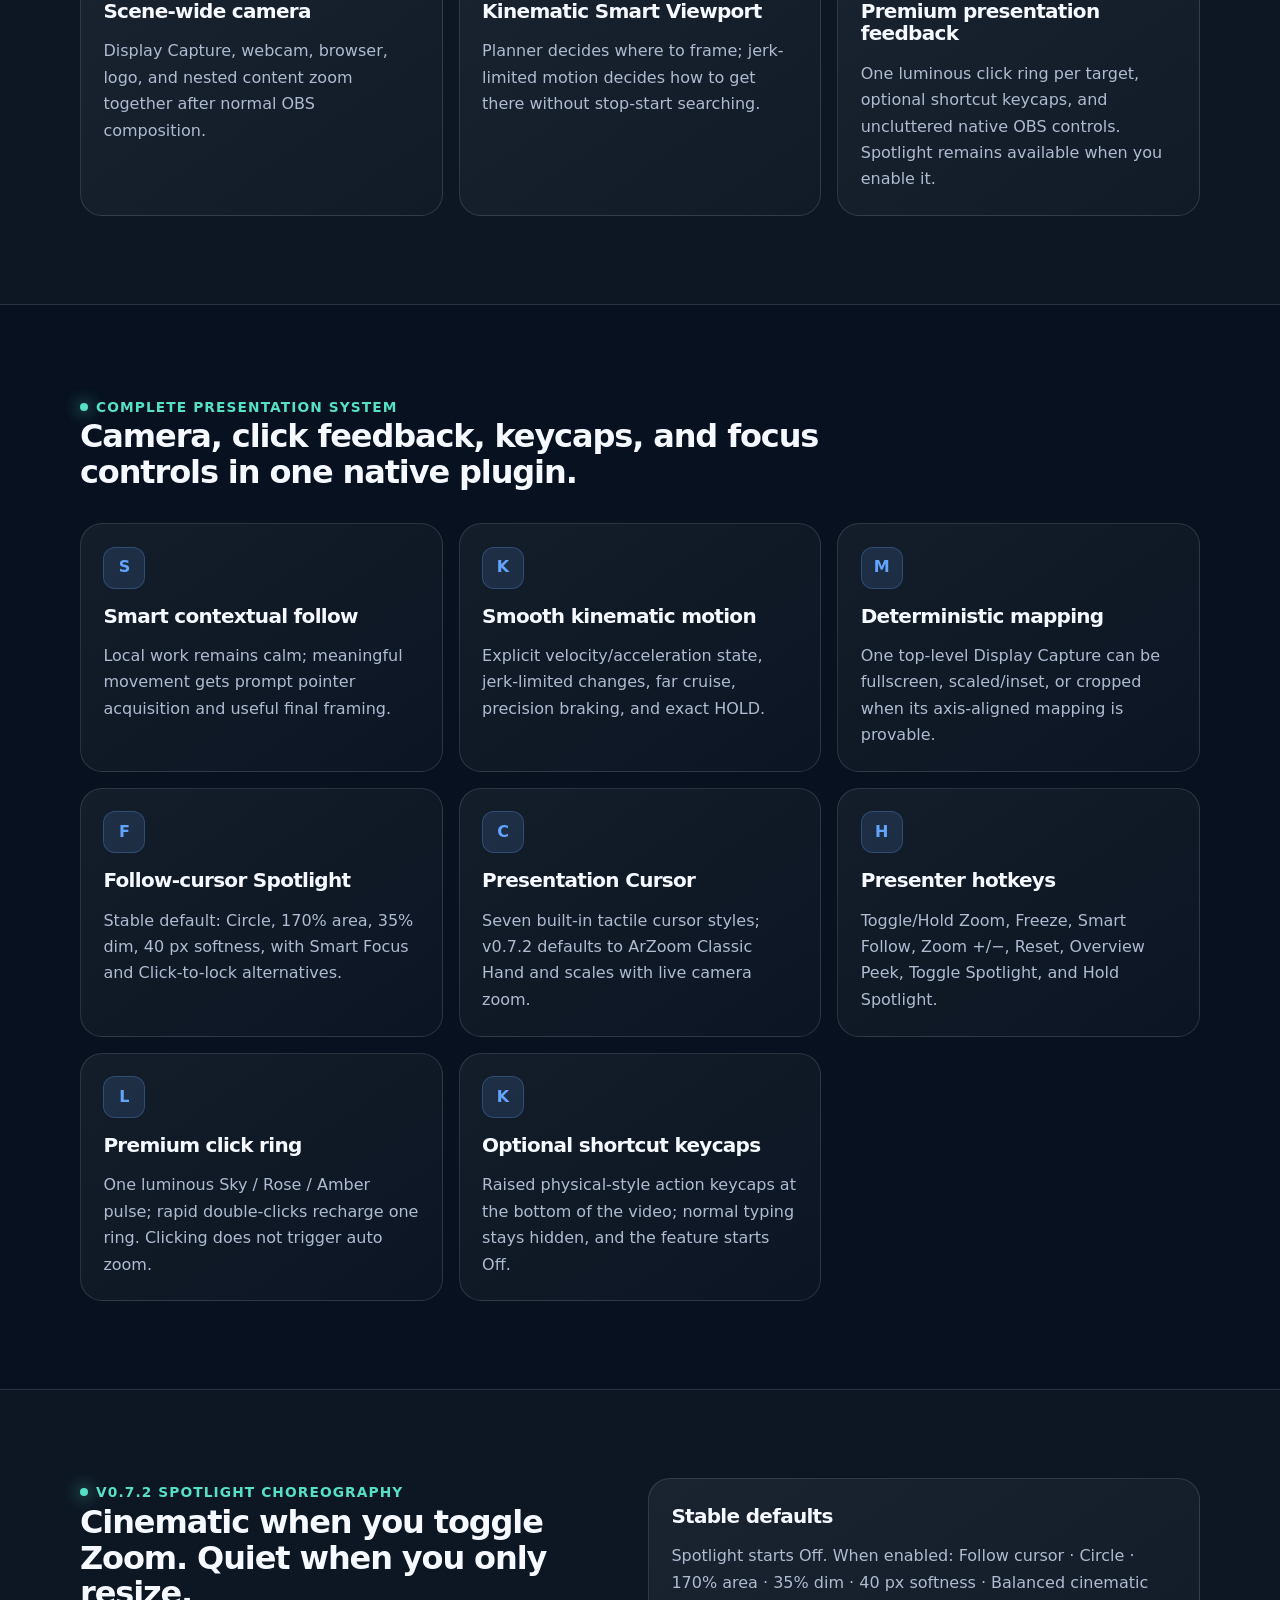
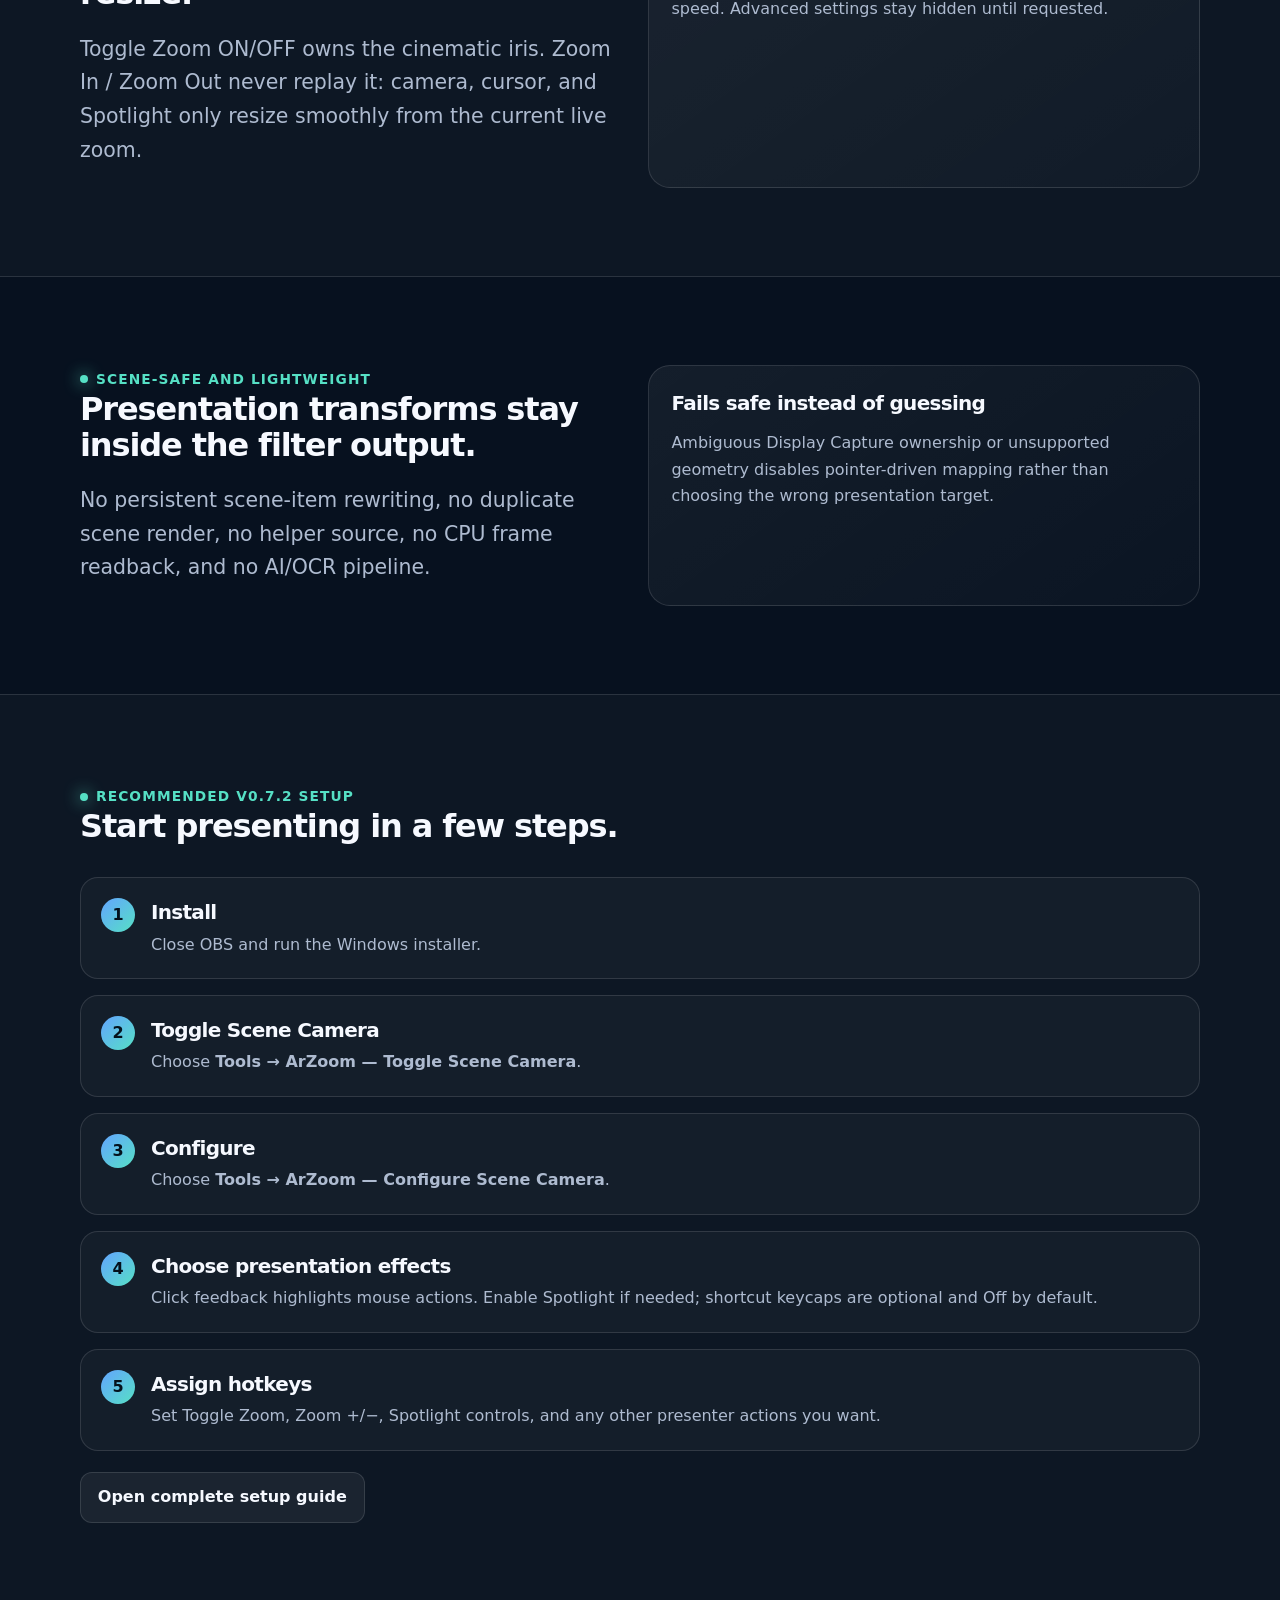
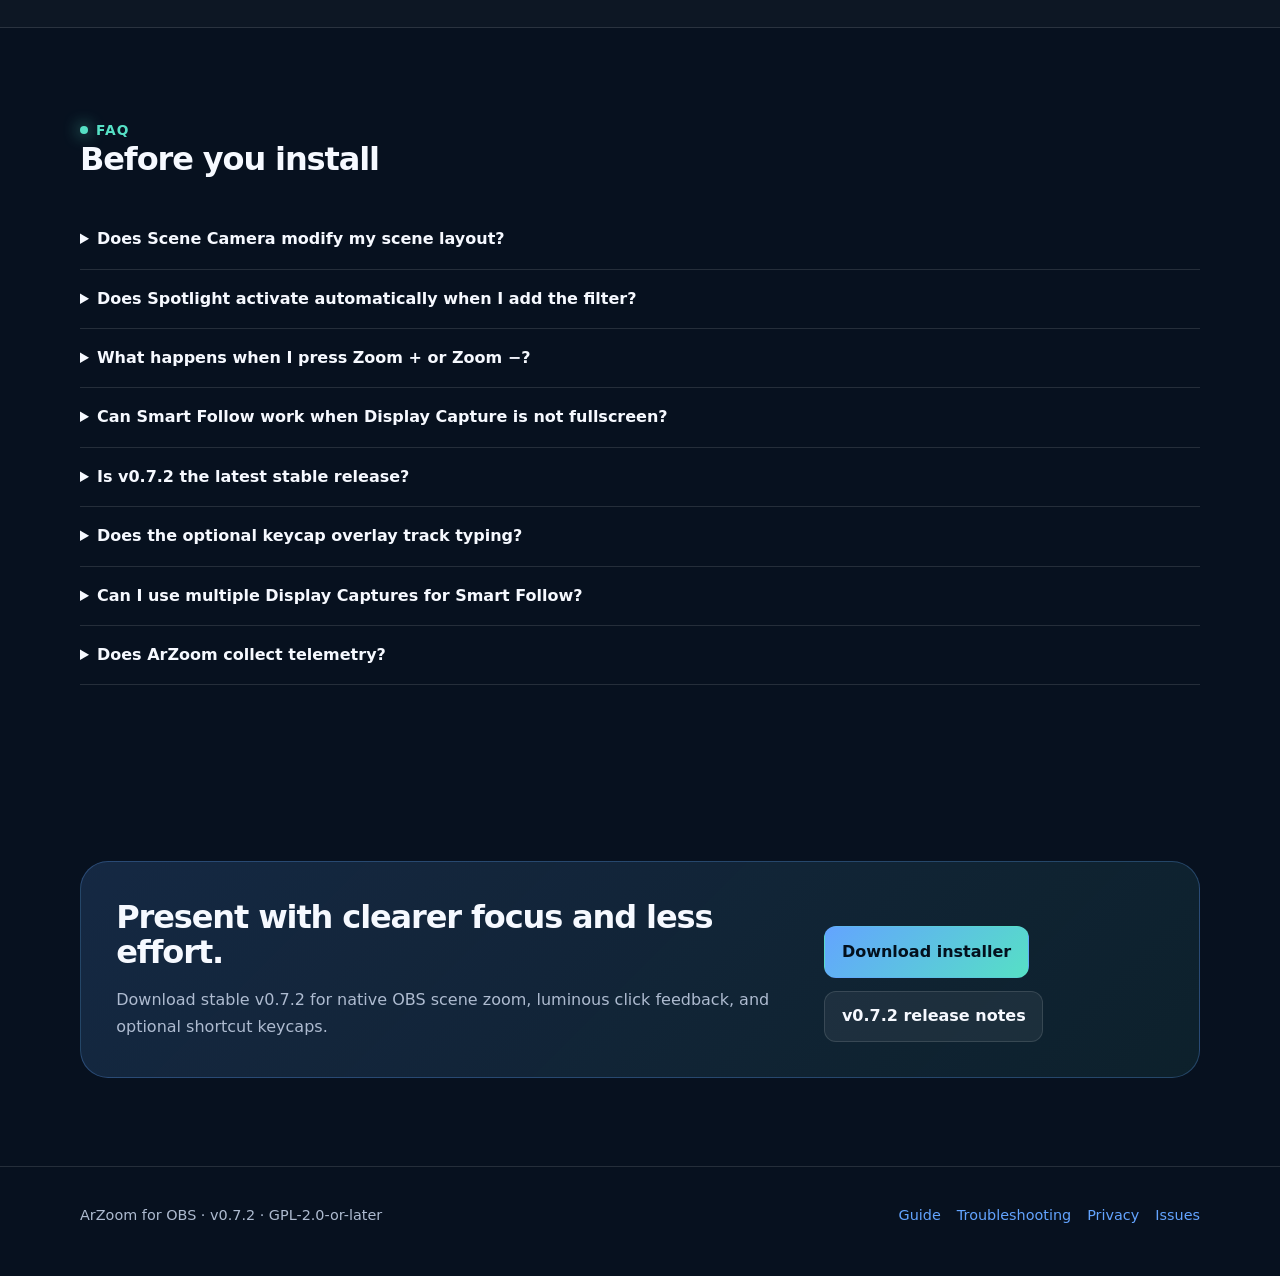
==== commit 4df27023: "docs: synchronize ArZoom stable v0.7.2 landing, setup, troubleshooting and README" ====
--- a/docs/index.html
+++ b/docs/index.html
@@ -3,9 +3,9 @@
 <head>
   <meta charset="utf-8">
   <meta name="viewport" content="width=device-width, initial-scale=1">
-  <title>ArZoom for OBS — Smart Camera + Cinematic Spotlight</title>
-  <meta name="description" content="ArZoom is a native OBS presentation-camera plugin for Windows with scene-wide Smart Camera zoom, deterministic mapping, Kinematic Smart Viewport motion, presenter controls, Presentation Cursor, GPU click feedback, and Cinematic Spotlight.">
-  <meta name="keywords" content="OBS zoom plugin, OBS scene zoom, OBS spotlight, OBS mouse follow zoom, screen capture zoom, OBS tutorial plugin, OBS presentation camera">
+  <title>ArZoom v0.7.2 for OBS — Smart Zoom, Click Feedback & Shortcut Keycaps</title>
+  <meta name="description" content="Download ArZoom v0.7.2 for OBS Studio on Windows. Smooth scene-wide Smart Camera zoom, luminous click feedback, optional physical shortcut keycaps, compact native controls and cinematic Spotlight.">
+  <meta name="keywords" content="OBS zoom plugin, OBS scene zoom, OBS spotlight, OBS mouse follow zoom, screen capture zoom, OBS tutorial plugin, OBS shortcut keycaps, OBS click feedback, OBS presentation camera">
   <meta name="author" content="Mas Ari">
   <meta name="theme-color" content="#07111f">
   <link rel="canonical" href="https://masarray.github.io/arzoom-follow-obs/">
@@ -15,8 +15,8 @@
   <link rel="apple-touch-icon" href="assets/apple-touch-icon.png" sizes="180x180">
   <link rel="stylesheet" href="styles.css">
   <meta property="og:type" content="website">
-  <meta property="og:title" content="ArZoom for OBS — Smart Camera + Cinematic Spotlight">
-  <meta property="og:description" content="Smooth scene-wide presentation zoom with deterministic mapping, Kinematic Smart Viewport motion, Presentation Cursor, and Cinematic Spotlight.">
+  <meta property="og:title" content="ArZoom v0.7.2 — Smart Camera, Click Feedback & Keycaps for OBS">
+  <meta property="og:description" content="Stable Windows OBS plugin: smooth camera zoom, single luminous click rings, optional shortcut keycaps, and cinematic Spotlight.">
   <meta property="og:url" content="https://masarray.github.io/arzoom-follow-obs/">
   <meta property="og:site_name" content="ArZoom for OBS">
   <meta property="og:image" content="https://masarray.github.io/arzoom-follow-obs/assets/og-image.png">
@@ -32,8 +32,8 @@
     "operatingSystem": "Windows 10, Windows 11",
     "softwareVersion": "0.7.2",
     "image": "https://masarray.github.io/arzoom-follow-obs/assets/og-image.png",
-    "description": "A native OBS presentation-camera plugin with deterministic scene mapping, Kinematic Smart Viewport motion, presenter controls, Presentation Cursor, GPU click feedback, and Cinematic Spotlight.",
-    "downloadUrl": "https://github.com/masarray/arzoom-follow-obs/releases/latest/download/ArZoom-OBS-Setup-windows-x64.exe",
+    "description": "ArZoom v0.7.2 for Windows x64: stable Smart Camera zoom, single luminous click feedback, optional shortcut keycaps, compact native settings and cinematic Spotlight.",
+    "downloadUrl": "https://github.com/masarray/arzoom-follow-obs/releases/download/v0.7.2/ArZoom-OBS-Setup-windows-x64.exe",
     "softwareHelp": "https://masarray.github.io/arzoom-follow-obs/guide.html",
     "codeRepository": "https://github.com/masarray/arzoom-follow-obs",
     "license": "https://www.gnu.org/licenses/old-licenses/gpl-2.0.html",
@@ -51,7 +51,7 @@
         <a href="guide.html">Setup guide</a>
         <a href="troubleshooting.html">Troubleshooting</a>
         <a href="https://github.com/masarray/arzoom-follow-obs">GitHub</a>
-        <a class="button primary small" href="https://github.com/masarray/arzoom-follow-obs/releases/latest/download/ArZoom-OBS-Setup-windows-x64.exe">Download</a>
+        <a class="button primary small" href="https://github.com/masarray/arzoom-follow-obs/releases/download/v0.7.2/ArZoom-OBS-Setup-windows-x64.exe">Download</a>
       </nav>
     </div>
   </header>
@@ -59,14 +59,14 @@
   <main id="main">
     <section class="container hero">
       <div>
-        <span class="eyebrow">ArZoom v0.7.2 · Smart Camera + Premium Presentation</span>
-        <h1>Zoom the scene. Guide the viewer's attention.</h1>
-        <p class="lead">ArZoom processes the composed OBS scene, follows presentation context with smooth kinematic motion, and can add a cinematic GPU Spotlight that closes into focus when Zoom starts and opens back to full context when Zoom ends.</p>
+        <span class="eyebrow">ArZoom v0.7.2 · Windows stable release</span>
+        <h1>Smart camera zoom, clicks and shortcuts. Built into OBS.</h1>
+        <p class="lead">Guide viewers with smooth scene-wide zoom, a clean luminous ring for mouse clicks, and optional physical shortcut keycaps. Add cinematic Spotlight when you need focus—all inside native OBS, without click-triggered auto zoom.</p>
         <div class="hero-actions">
-          <a class="button primary" href="https://github.com/masarray/arzoom-follow-obs/releases/latest/download/ArZoom-OBS-Setup-windows-x64.exe">Download Windows installer</a>
+          <a class="button primary" href="https://github.com/masarray/arzoom-follow-obs/releases/download/v0.7.2/ArZoom-OBS-Setup-windows-x64.exe">Download Windows installer</a>
           <a class="button secondary" href="guide.html">Setup Scene Camera</a>
         </div>
-        <p class="hero-note">Windows 10/11 x64 · OBS 31.1.1 build baseline · Direct-tested on OBS 32.1.2/D3D11 · GPL-2.0-or-later</p>
+        <p class="hero-note">Windows 10/11 x64 · OBS 31.1.1 build baseline · v0.7.2 smoke recording on OBS 33.0.1 at 1080p60 · GPL-2.0-or-later</p>
       </div>
       <figure class="product-shot">
         <img src="assets/product-screenshot.png" alt="ArZoom Scene Camera controls running in OBS Studio" width="1600" height="900">
@@ -84,7 +84,7 @@
         <div class="grid three">
           <article class="card"><div class="icon">01</div><h3>Scene-wide camera</h3><p>Display Capture, webcam, browser, logo, and nested content zoom together after normal OBS composition.</p></article>
           <article class="card"><div class="icon">02</div><h3>Kinematic Smart Viewport</h3><p>Planner decides where to frame; jerk-limited motion decides how to get there without stop-start searching.</p></article>
-          <article class="card"><div class="icon">03</div><h3>Cinematic Spotlight</h3><p>Full-frame context smoothly closes into a soft Circle focus on Zoom ON, then opens back to full brightness on Zoom OFF.</p></article>
+          <article class="card"><div class="icon">03</div><h3>Premium presentation feedback</h3><p>One luminous click ring per target, optional shortcut keycaps, and uncluttered native OBS controls. Spotlight remains available when you enable it.</p></article>
         </div>
       </div>
     </section>
@@ -101,9 +101,9 @@
           <article class="card"><div class="icon">M</div><h3>Deterministic mapping</h3><p>One top-level Display Capture can be fullscreen, scaled/inset, or cropped when its axis-aligned mapping is provable.</p></article>
           <article class="card"><div class="icon">F</div><h3>Follow-cursor Spotlight</h3><p>Stable default: Circle, 170% area, 35% dim, 40 px softness, with Smart Focus and Click-to-lock alternatives.</p></article>
           <article class="card"><div class="icon">C</div><h3>Presentation Cursor</h3><p>Seven built-in tactile cursor styles; v0.7.2 defaults to ArZoom Classic Hand and scales with live camera zoom.</p></article>
-          <article class="card"><div class="icon">H</div><h3>Presenter Controls</h3><p>Toggle/Hold Zoom, Freeze, Smart Follow, Zoom +/−, Reset, Overview Peek, Toggle Spotlight, and Hold Spotlight.</p></article>
-          <article class="card"><div class="icon">•</div><h3>Premium click ring</h3><p>One luminous Sky / Rose / Amber pulse; rapid double-clicks recharge one ring. Clicking does not trigger auto zoom.</p></article>
-          <article class="card"><div class="icon">⌘</div><h3>Optional shortcut keycaps</h3><p>Raised physical-style action keycaps at the bottom of the video; normal typing stays hidden, and the feature starts Off.</p></article>
+          <article class="card"><div class="icon">H</div><h3>Presenter hotkeys</h3><p>Toggle/Hold Zoom, Freeze, Smart Follow, Zoom +/−, Reset, Overview Peek, Toggle Spotlight, and Hold Spotlight.</p></article>
+          <article class="card"><div class="icon">L</div><h3>Premium click ring</h3><p>One luminous Sky / Rose / Amber pulse; rapid double-clicks recharge one ring. Clicking does not trigger auto zoom.</p></article>
+          <article class="card"><div class="icon">K</div><h3>Optional shortcut keycaps</h3><p>Raised physical-style action keycaps at the bottom of the video; normal typing stays hidden, and the feature starts Off.</p></article>
         </div>
       </div>
     </section>
@@ -117,7 +117,7 @@
         </div>
         <div class="card">
           <h3>Stable defaults</h3>
-          <p>Follow cursor · Circle · 170% area · 35% dim · 40 px softness · Classic Hand · Balanced cinematic speed.</p>
+          <p>Spotlight starts Off. When enabled: Follow cursor · Circle · 170% area · 35% dim · 40 px softness · Balanced cinematic speed. Advanced settings stay hidden until requested.</p>
         </div>
       </div>
     </section>
@@ -140,7 +140,7 @@
           <article class="step"><div><h3>Install</h3><p>Close OBS and run the Windows installer.</p></div></article>
           <article class="step"><div><h3>Toggle Scene Camera</h3><p>Choose <strong>Tools → ArZoom — Toggle Scene Camera</strong>.</p></div></article>
           <article class="step"><div><h3>Configure</h3><p>Choose <strong>Tools → ArZoom — Configure Scene Camera</strong>.</p></div></article>
-          <article class="step"><div><h3>Enable Spotlight controls</h3><p>Keep the recommended Follow cursor defaults and Cinematic Spotlight with Zoom enabled.</p></div></article>
+          <article class="step"><div><h3>Choose presentation effects</h3><p>Click feedback highlights mouse actions. Enable Spotlight if needed; shortcut keycaps are optional and Off by default.</p></div></article>
           <article class="step"><div><h3>Assign hotkeys</h3><p>Set Toggle Zoom, Zoom +/−, Spotlight controls, and any other presenter actions you want.</p></div></article>
         </div>
         <p style="margin-top:1.3rem"><a class="button secondary" href="guide.html">Open complete setup guide</a></p>
@@ -154,18 +154,19 @@
         <details><summary>Does Spotlight activate automatically when I add the filter?</summary><p>No. The master Spotlight controls remain Off by default. After you enable them, the recommended cinematic Zoom-linked behavior is ready.</p></details>
         <details><summary>What happens when I press Zoom + or Zoom −?</summary><p>While Zoom is active, only magnification changes. The cinematic Spotlight iris does not restart.</p></details>
         <details><summary>Can Smart Follow work when Display Capture is not fullscreen?</summary><p>Yes when one top-level Display Capture has a deterministic positive axis-aligned scaled/inset or crop-aware mapping. Ambiguous ownership still fails safe.</p></details>
-        <details><summary>Is v0.7.2 stable?</summary><p>Yes. The Windows candidate passed 23/23 regression tests plus installer and release-guard checks. A 1080p60 OBS recording demonstrates Click and Keycaps; extended GPU benchmarking and clean portable-install evidence are not part of that short recording.</p></details>
-        <details><summary>Does shortcut keycaps capture my typing?</summary><p>Off by default. When enabled, it displays recognized action shortcuts only; regular typing and AltGr text remain hidden. Disable the feature during sensitive work. <a href="privacy.html">Privacy details</a>.</p></details>
+        <details><summary>Is v0.7.2 the latest stable release?</summary><p>Yes. <a href="https://github.com/masarray/arzoom-follow-obs/releases/tag/v0.7.2">v0.7.2 is publicly released</a> for Windows x64 with installer, manual ZIP and SHA-256 checksums. Windows CI passed 23/23 tests, and a short OBS 33.0.1/1080p60 recording demonstrates click/keycap functionality. Extended 4K GPU benchmarking and clean portable-install coverage have not been claimed.</p></details>
+        <details><summary>Does the optional keycap overlay track typing?</summary><p>Keycaps start Off. When enabled on a visible filter, a Windows keyboard observer shows recognized action shortcuts only; ordinary typing and AltGr text are suppressed, and no typing history is stored. Keep the feature Off during sensitive work. <a href="privacy.html">Privacy details</a>.</p></details>
+        <details><summary>Can I use multiple Display Captures for Smart Follow?</summary><p>Stable v0.7.2 resolves one unambiguous top-level Display Capture. Automated multiple-capture target selection is a separate, not-yet-released ArZoom Multi feature.</p></details>
         <details><summary>Does ArZoom collect telemetry?</summary><p>No. ArZoom has no analytics service and does not transmit captured frames, cursor data, clicks, or settings.</p></details>
       </div>
     </section>
 
     <section class="section">
       <div class="container cta">
-        <div><h2>Make the whole OBS scene follow the explanation.</h2><p>Install ArZoom, toggle Scene Camera, and guide attention with a stable Smart Viewport and cinematic Spotlight.</p></div>
+        <div><h2>Present with clearer focus and less effort.</h2><p>Download stable v0.7.2 for native OBS scene zoom, luminous click feedback, and optional shortcut keycaps.</p></div>
         <div class="hero-actions">
-          <a class="button primary" href="https://github.com/masarray/arzoom-follow-obs/releases/latest/download/ArZoom-OBS-Setup-windows-x64.exe">Download installer</a>
-          <a class="button secondary" href="https://github.com/masarray/arzoom-follow-obs/releases/latest">Release notes</a>
+          <a class="button primary" href="https://github.com/masarray/arzoom-follow-obs/releases/download/v0.7.2/ArZoom-OBS-Setup-windows-x64.exe">Download installer</a>
+          <a class="button secondary" href="https://github.com/masarray/arzoom-follow-obs/releases/tag/v0.7.2">v0.7.2 release notes</a>
         </div>
       </div>
     </section>
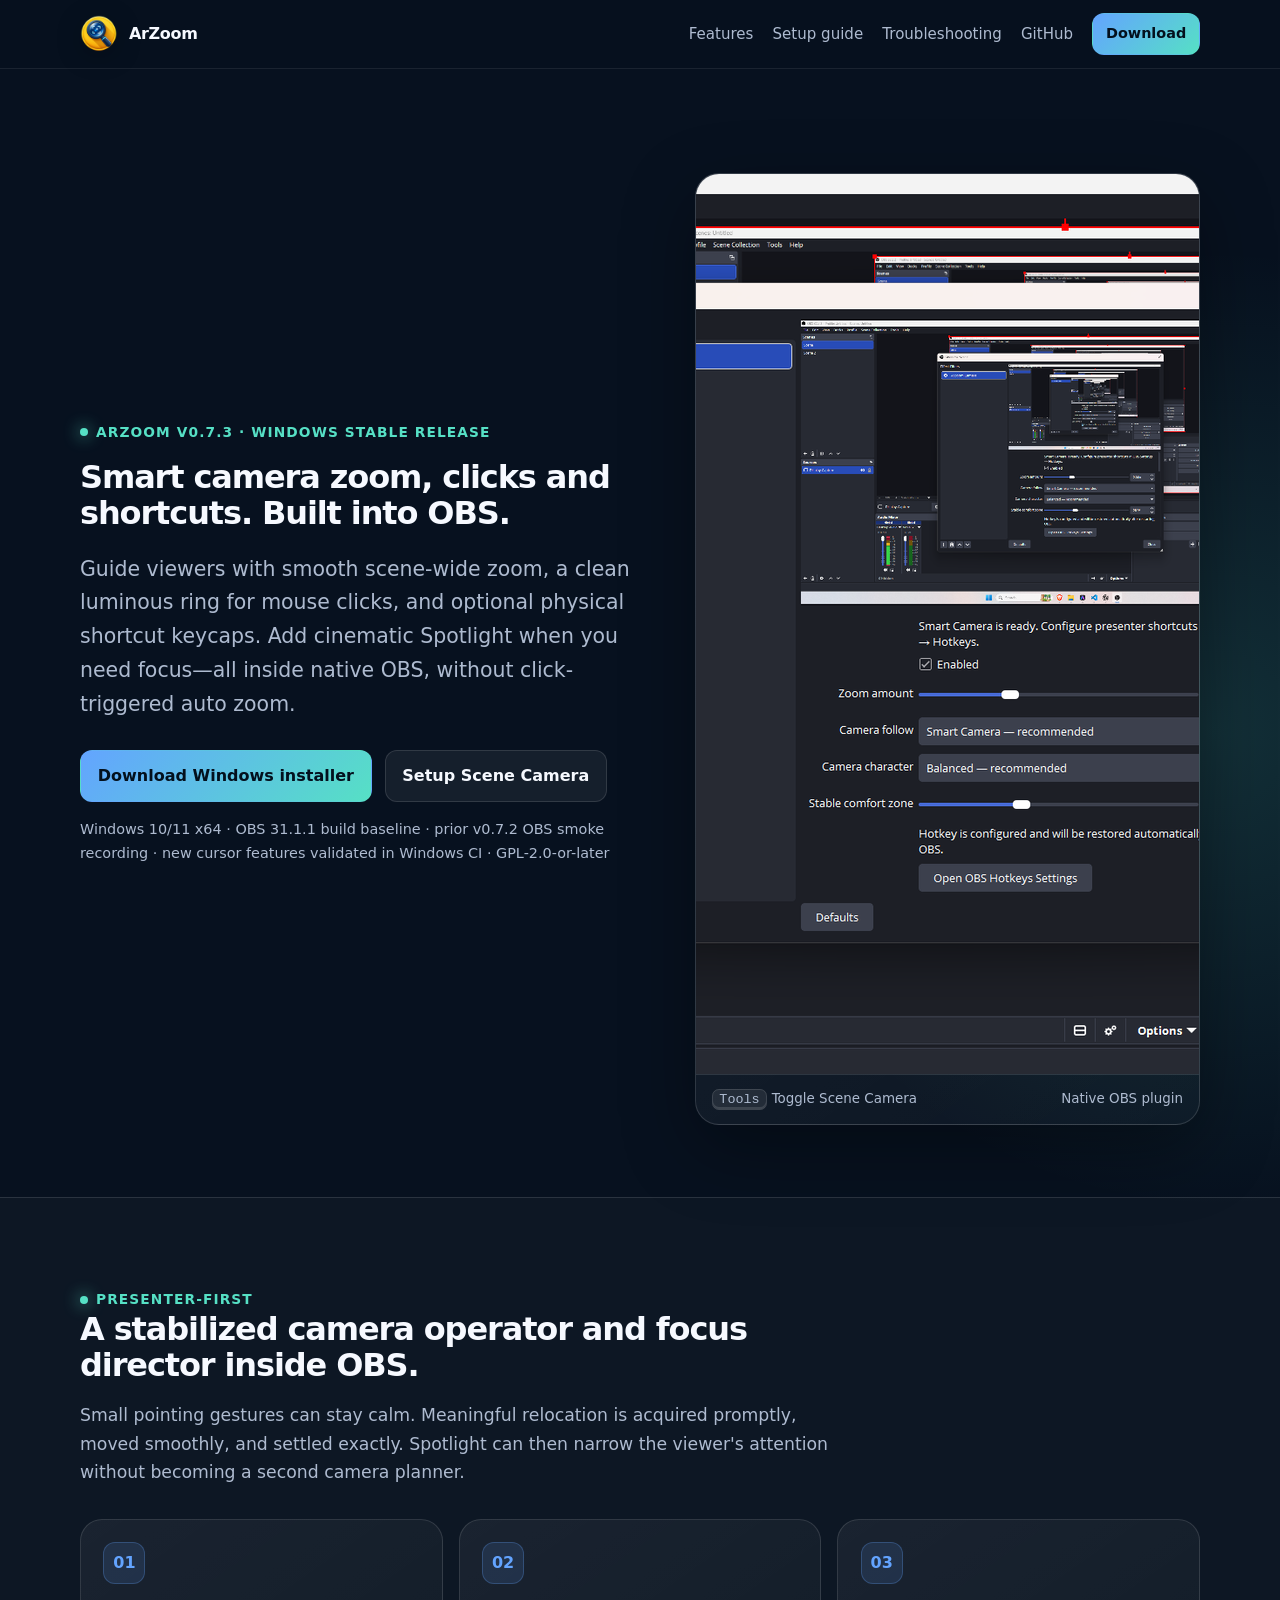
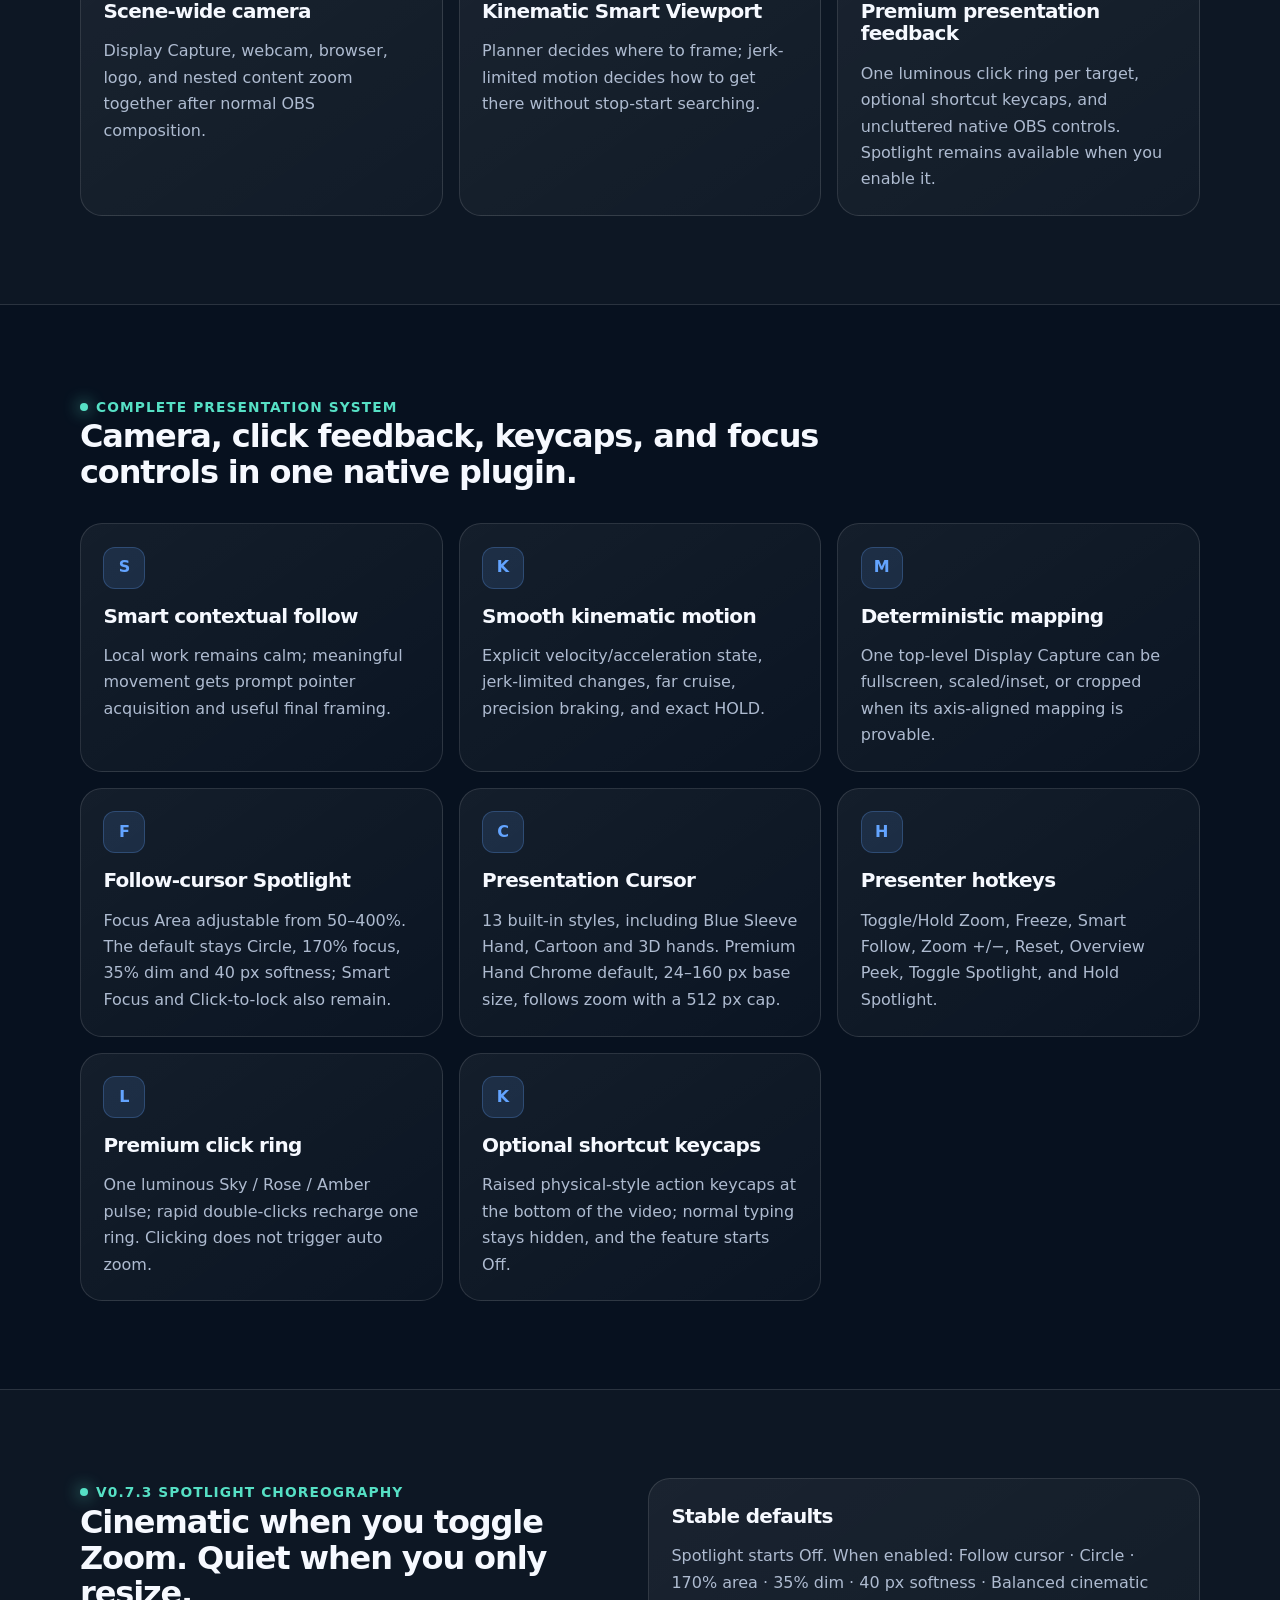
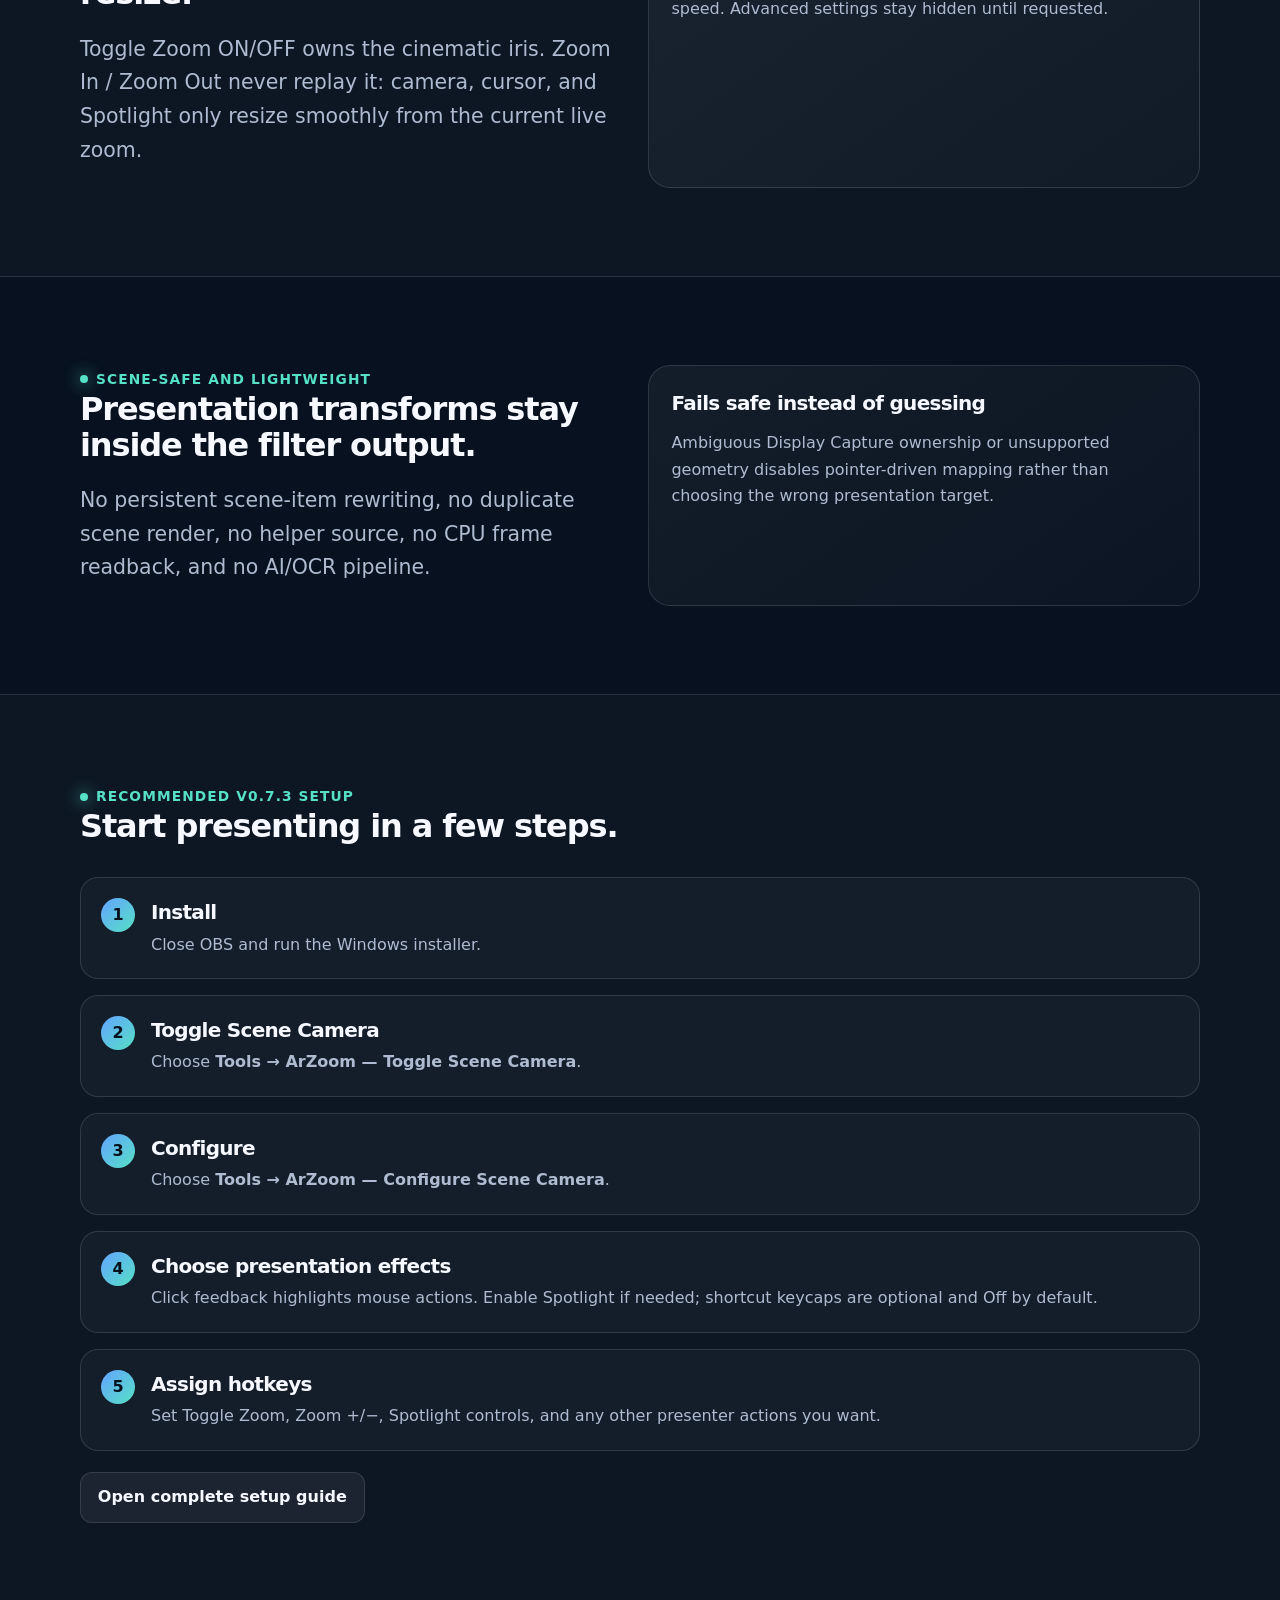
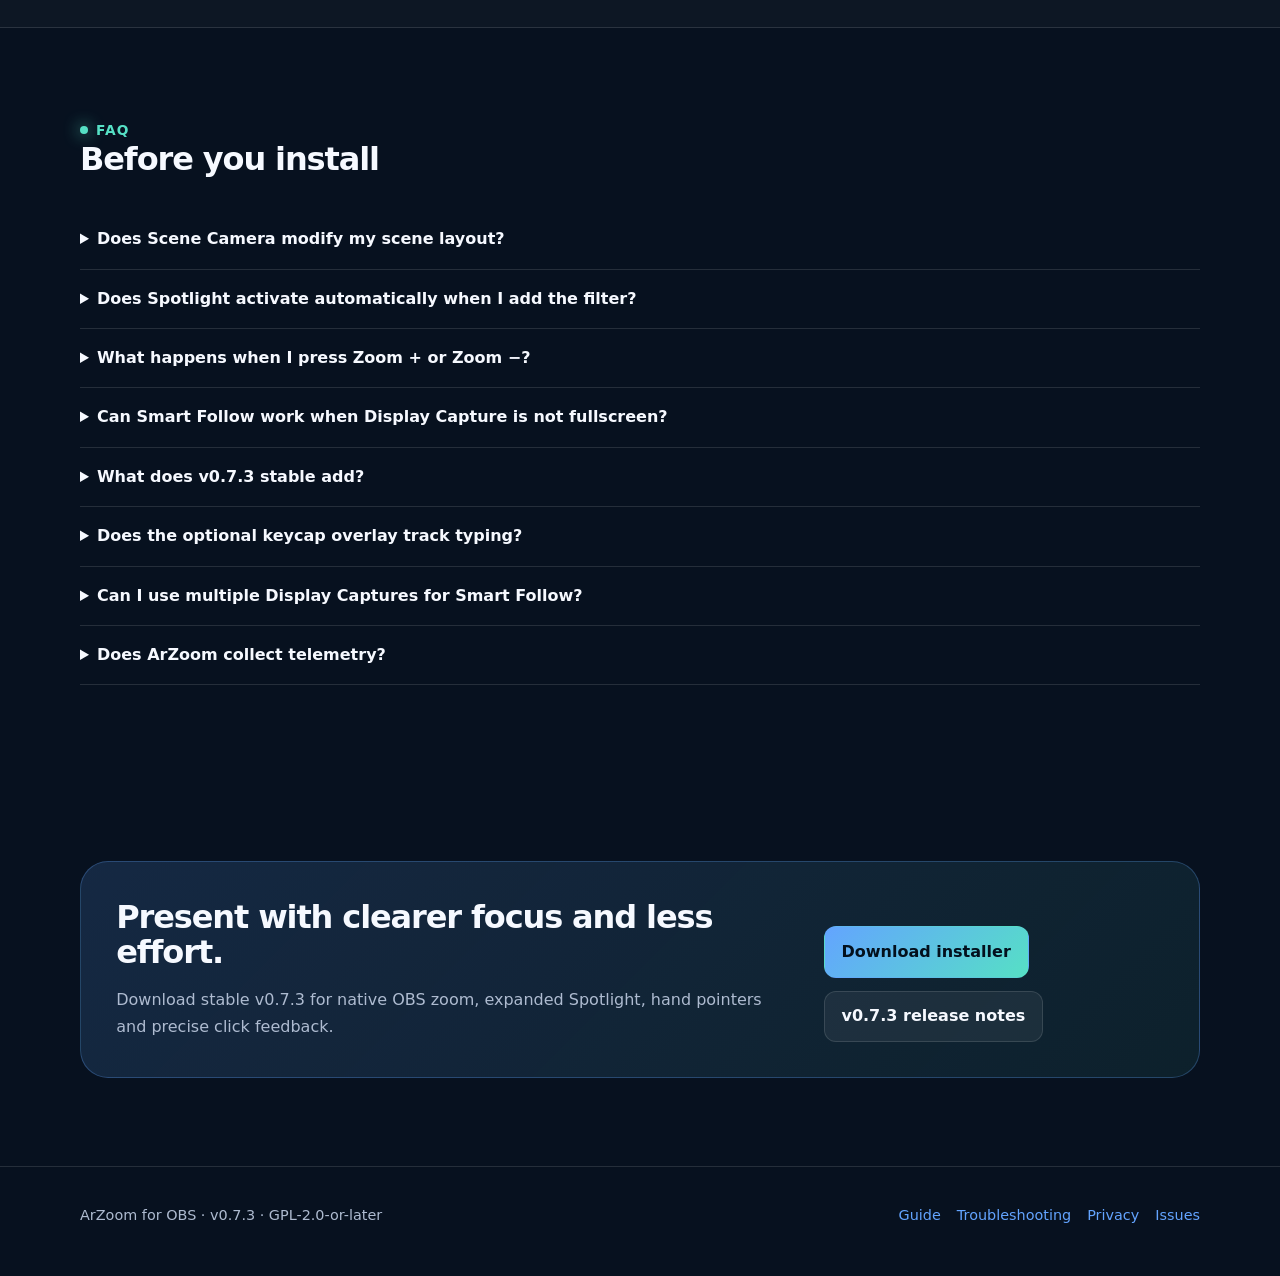
==== commit f17fe077: "release(v0.7.3): align stable site, download links and scoped owner acceptance" ====
--- a/docs/index.html
+++ b/docs/index.html
@@ -3,8 +3,8 @@
 <head>
   <meta charset="utf-8">
   <meta name="viewport" content="width=device-width, initial-scale=1">
-  <title>ArZoom v0.7.2 for OBS — Smart Zoom, Click Feedback & Shortcut Keycaps</title>
-  <meta name="description" content="Download ArZoom v0.7.2 for OBS Studio on Windows. Smooth scene-wide Smart Camera zoom, luminous click feedback, optional physical shortcut keycaps, compact native controls and cinematic Spotlight.">
+  <title>ArZoom v0.7.3 for OBS — Smart Zoom, Click Feedback & Shortcut Keycaps</title>
+  <meta name="description" content="Download ArZoom v0.7.3 for OBS Studio on Windows. Smooth scene-wide Smart Camera zoom, luminous click feedback, optional physical shortcut keycaps, compact native controls and cinematic Spotlight.">
   <meta name="keywords" content="OBS zoom plugin, OBS scene zoom, OBS spotlight, OBS mouse follow zoom, screen capture zoom, OBS tutorial plugin, OBS shortcut keycaps, OBS click feedback, OBS presentation camera">
   <meta name="author" content="Mas Ari">
   <meta name="theme-color" content="#07111f">
@@ -15,7 +15,7 @@
   <link rel="apple-touch-icon" href="assets/apple-touch-icon.png" sizes="180x180">
   <link rel="stylesheet" href="styles.css">
   <meta property="og:type" content="website">
-  <meta property="og:title" content="ArZoom v0.7.2 — Smart Camera, Click Feedback & Keycaps for OBS">
+  <meta property="og:title" content="ArZoom v0.7.3 — Smart Camera, Click Feedback & Keycaps for OBS">
   <meta property="og:description" content="Stable Windows OBS plugin: smooth camera zoom, single luminous click rings, optional shortcut keycaps, and cinematic Spotlight.">
   <meta property="og:url" content="https://masarray.github.io/arzoom-follow-obs/">
   <meta property="og:site_name" content="ArZoom for OBS">
@@ -30,10 +30,10 @@
     "applicationCategory": "MultimediaApplication",
     "applicationSubCategory": "OBS Studio plugin",
     "operatingSystem": "Windows 10, Windows 11",
-    "softwareVersion": "0.7.2",
+    "softwareVersion": "0.7.3",
     "image": "https://masarray.github.io/arzoom-follow-obs/assets/og-image.png",
-    "description": "ArZoom v0.7.2 for Windows x64: stable Smart Camera zoom, single luminous click feedback, optional shortcut keycaps, compact native settings and cinematic Spotlight.",
-    "downloadUrl": "https://github.com/masarray/arzoom-follow-obs/releases/download/v0.7.2/ArZoom-OBS-Setup-windows-x64.exe",
+    "description": "ArZoom v0.7.3 for Windows x64: stable Smart Camera zoom, single luminous click feedback, optional shortcut keycaps, compact native settings and cinematic Spotlight.",
+    "downloadUrl": "https://github.com/masarray/arzoom-follow-obs/releases/download/v0.7.3/ArZoom-OBS-Setup-windows-x64.exe",
     "softwareHelp": "https://masarray.github.io/arzoom-follow-obs/guide.html",
     "codeRepository": "https://github.com/masarray/arzoom-follow-obs",
     "license": "https://www.gnu.org/licenses/old-licenses/gpl-2.0.html",
@@ -51,7 +51,7 @@
         <a href="guide.html">Setup guide</a>
         <a href="troubleshooting.html">Troubleshooting</a>
         <a href="https://github.com/masarray/arzoom-follow-obs">GitHub</a>
-        <a class="button primary small" href="https://github.com/masarray/arzoom-follow-obs/releases/download/v0.7.2/ArZoom-OBS-Setup-windows-x64.exe">Download</a>
+        <a class="button primary small" href="https://github.com/masarray/arzoom-follow-obs/releases/download/v0.7.3/ArZoom-OBS-Setup-windows-x64.exe">Download</a>
       </nav>
     </div>
   </header>
@@ -59,14 +59,14 @@
   <main id="main">
     <section class="container hero">
       <div>
-        <span class="eyebrow">ArZoom v0.7.2 · Windows stable release</span>
+        <span class="eyebrow">ArZoom v0.7.3 · Windows stable release</span>
         <h1>Smart camera zoom, clicks and shortcuts. Built into OBS.</h1>
         <p class="lead">Guide viewers with smooth scene-wide zoom, a clean luminous ring for mouse clicks, and optional physical shortcut keycaps. Add cinematic Spotlight when you need focus—all inside native OBS, without click-triggered auto zoom.</p>
         <div class="hero-actions">
-          <a class="button primary" href="https://github.com/masarray/arzoom-follow-obs/releases/download/v0.7.2/ArZoom-OBS-Setup-windows-x64.exe">Download Windows installer</a>
+          <a class="button primary" href="https://github.com/masarray/arzoom-follow-obs/releases/download/v0.7.3/ArZoom-OBS-Setup-windows-x64.exe">Download Windows installer</a>
           <a class="button secondary" href="guide.html">Setup Scene Camera</a>
         </div>
-        <p class="hero-note">Windows 10/11 x64 · OBS 31.1.1 build baseline · v0.7.2 smoke recording on OBS 33.0.1 at 1080p60 · GPL-2.0-or-later</p>
+        <p class="hero-note">Windows 10/11 x64 · OBS 31.1.1 build baseline · prior v0.7.2 OBS smoke recording · new cursor features validated in Windows CI · GPL-2.0-or-later</p>
       </div>
       <figure class="product-shot">
         <img src="assets/product-screenshot.png" alt="ArZoom Scene Camera controls running in OBS Studio" width="1600" height="900">
@@ -99,8 +99,8 @@
           <article class="card"><div class="icon">S</div><h3>Smart contextual follow</h3><p>Local work remains calm; meaningful movement gets prompt pointer acquisition and useful final framing.</p></article>
           <article class="card"><div class="icon">K</div><h3>Smooth kinematic motion</h3><p>Explicit velocity/acceleration state, jerk-limited changes, far cruise, precision braking, and exact HOLD.</p></article>
           <article class="card"><div class="icon">M</div><h3>Deterministic mapping</h3><p>One top-level Display Capture can be fullscreen, scaled/inset, or cropped when its axis-aligned mapping is provable.</p></article>
-          <article class="card"><div class="icon">F</div><h3>Follow-cursor Spotlight</h3><p>Stable default: Circle, 170% area, 35% dim, 40 px softness, with Smart Focus and Click-to-lock alternatives.</p></article>
-          <article class="card"><div class="icon">C</div><h3>Presentation Cursor</h3><p>Seven built-in tactile cursor styles; v0.7.2 defaults to ArZoom Classic Hand and scales with live camera zoom.</p></article>
+          <article class="card"><div class="icon">F</div><h3>Follow-cursor Spotlight</h3><p>Focus Area adjustable from 50–400%. The default stays Circle, 170% focus, 35% dim and 40 px softness; Smart Focus and Click-to-lock also remain.</p></article>
+          <article class="card"><div class="icon">C</div><h3>Presentation Cursor</h3><p>13 built-in styles, including Blue Sleeve Hand, Cartoon and 3D hands. Premium Hand Chrome default, 24–160 px base size, follows zoom with a 512 px cap.</p></article>
           <article class="card"><div class="icon">H</div><h3>Presenter hotkeys</h3><p>Toggle/Hold Zoom, Freeze, Smart Follow, Zoom +/−, Reset, Overview Peek, Toggle Spotlight, and Hold Spotlight.</p></article>
           <article class="card"><div class="icon">L</div><h3>Premium click ring</h3><p>One luminous Sky / Rose / Amber pulse; rapid double-clicks recharge one ring. Clicking does not trigger auto zoom.</p></article>
           <article class="card"><div class="icon">K</div><h3>Optional shortcut keycaps</h3><p>Raised physical-style action keycaps at the bottom of the video; normal typing stays hidden, and the feature starts Off.</p></article>
@@ -111,7 +111,7 @@
     <section class="section alt" aria-labelledby="cinematic-title">
       <div class="container grid two">
         <div>
-          <span class="eyebrow">v0.7.2 Spotlight choreography</span>
+          <span class="eyebrow">v0.7.3 Spotlight choreography</span>
           <h2 id="cinematic-title">Cinematic when you toggle Zoom. Quiet when you only resize.</h2>
           <p class="lead">Toggle Zoom ON/OFF owns the cinematic iris. Zoom In / Zoom Out never replay it: camera, cursor, and Spotlight only resize smoothly from the current live zoom.</p>
         </div>
@@ -135,7 +135,7 @@
 
     <section class="section alt" aria-labelledby="setup-title">
       <div class="container">
-        <div class="section-heading"><span class="eyebrow">Recommended v0.7.2 setup</span><h2 id="setup-title">Start presenting in a few steps.</h2></div>
+        <div class="section-heading"><span class="eyebrow">Recommended v0.7.3 setup</span><h2 id="setup-title">Start presenting in a few steps.</h2></div>
         <div class="steps">
           <article class="step"><div><h3>Install</h3><p>Close OBS and run the Windows installer.</p></div></article>
           <article class="step"><div><h3>Toggle Scene Camera</h3><p>Choose <strong>Tools → ArZoom — Toggle Scene Camera</strong>.</p></div></article>
@@ -154,24 +154,24 @@
         <details><summary>Does Spotlight activate automatically when I add the filter?</summary><p>No. The master Spotlight controls remain Off by default. After you enable them, the recommended cinematic Zoom-linked behavior is ready.</p></details>
         <details><summary>What happens when I press Zoom + or Zoom −?</summary><p>While Zoom is active, only magnification changes. The cinematic Spotlight iris does not restart.</p></details>
         <details><summary>Can Smart Follow work when Display Capture is not fullscreen?</summary><p>Yes when one top-level Display Capture has a deterministic positive axis-aligned scaled/inset or crop-aware mapping. Ambiguous ownership still fails safe.</p></details>
-        <details><summary>Is v0.7.2 the latest stable release?</summary><p>Yes. <a href="https://github.com/masarray/arzoom-follow-obs/releases/tag/v0.7.2">v0.7.2 is publicly released</a> for Windows x64 with installer, manual ZIP and SHA-256 checksums. Windows CI passed 23/23 tests, and a short OBS 33.0.1/1080p60 recording demonstrates click/keycap functionality. Extended 4K GPU benchmarking and clean portable-install coverage have not been claimed.</p></details>
+        <details><summary>What does v0.7.3 stable add?</summary><p><a href="https://github.com/masarray/arzoom-follow-obs/releases/tag/v0.7.3">ArZoom v0.7.3</a> adds 13 pointer styles, Spotlight up to 400% and cursor size to 160 px. Windows CI passed; the previous v0.7.2 OBS recording covers retained click/keycap functions, not these new settings. New-feature direct-OBS proof, 4K benchmarks and a full clean-install matrix are not claimed.</p></details>
         <details><summary>Does the optional keycap overlay track typing?</summary><p>Keycaps start Off. When enabled on a visible filter, a Windows keyboard observer shows recognized action shortcuts only; ordinary typing and AltGr text are suppressed, and no typing history is stored. Keep the feature Off during sensitive work. <a href="privacy.html">Privacy details</a>.</p></details>
-        <details><summary>Can I use multiple Display Captures for Smart Follow?</summary><p>Stable v0.7.2 resolves one unambiguous top-level Display Capture. Automated multiple-capture target selection is a separate, not-yet-released ArZoom Multi feature.</p></details>
+        <details><summary>Can I use multiple Display Captures for Smart Follow?</summary><p>Stable v0.7.3 resolves one unambiguous top-level Display Capture. Automated multiple-capture target selection is a separate, not-yet-released ArZoom Multi feature.</p></details>
         <details><summary>Does ArZoom collect telemetry?</summary><p>No. ArZoom has no analytics service and does not transmit captured frames, cursor data, clicks, or settings.</p></details>
       </div>
     </section>
 
     <section class="section">
       <div class="container cta">
-        <div><h2>Present with clearer focus and less effort.</h2><p>Download stable v0.7.2 for native OBS scene zoom, luminous click feedback, and optional shortcut keycaps.</p></div>
+        <div><h2>Present with clearer focus and less effort.</h2><p>Download stable v0.7.3 for native OBS zoom, expanded Spotlight, hand pointers and precise click feedback.</p></div>
         <div class="hero-actions">
-          <a class="button primary" href="https://github.com/masarray/arzoom-follow-obs/releases/download/v0.7.2/ArZoom-OBS-Setup-windows-x64.exe">Download installer</a>
-          <a class="button secondary" href="https://github.com/masarray/arzoom-follow-obs/releases/tag/v0.7.2">v0.7.2 release notes</a>
+          <a class="button primary" href="https://github.com/masarray/arzoom-follow-obs/releases/download/v0.7.3/ArZoom-OBS-Setup-windows-x64.exe">Download installer</a>
+          <a class="button secondary" href="https://github.com/masarray/arzoom-follow-obs/releases/tag/v0.7.3">v0.7.3 release notes</a>
         </div>
       </div>
     </section>
   </main>
 
-  <footer class="site-footer"><div class="container footer-row"><div>ArZoom for OBS · v0.7.2 · GPL-2.0-or-later</div><div class="footer-links"><a href="guide.html">Guide</a><a href="troubleshooting.html">Troubleshooting</a><a href="privacy.html">Privacy</a><a href="https://github.com/masarray/arzoom-follow-obs/issues">Issues</a></div></div></footer>
+  <footer class="site-footer"><div class="container footer-row"><div>ArZoom for OBS · v0.7.3 · GPL-2.0-or-later</div><div class="footer-links"><a href="guide.html">Guide</a><a href="troubleshooting.html">Troubleshooting</a><a href="privacy.html">Privacy</a><a href="https://github.com/masarray/arzoom-follow-obs/issues">Issues</a></div></div></footer>
 </body>
 </html>
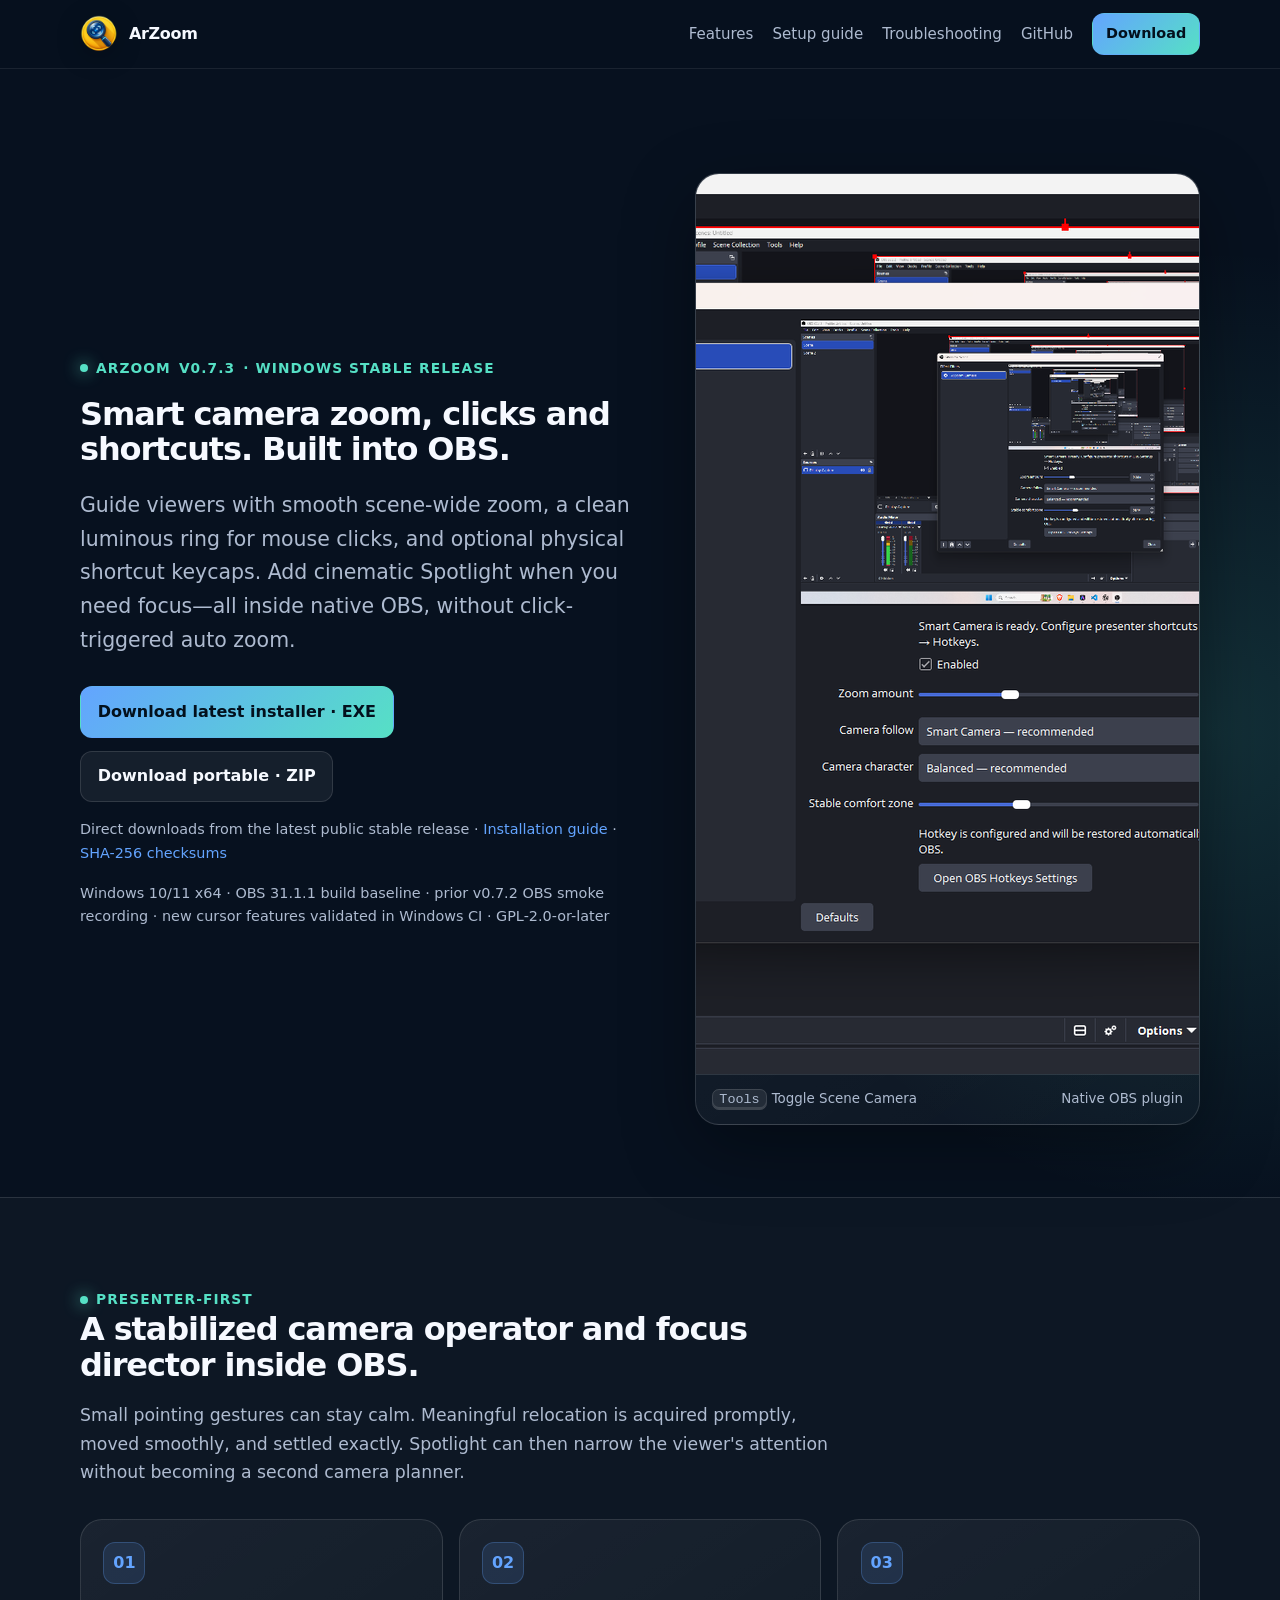
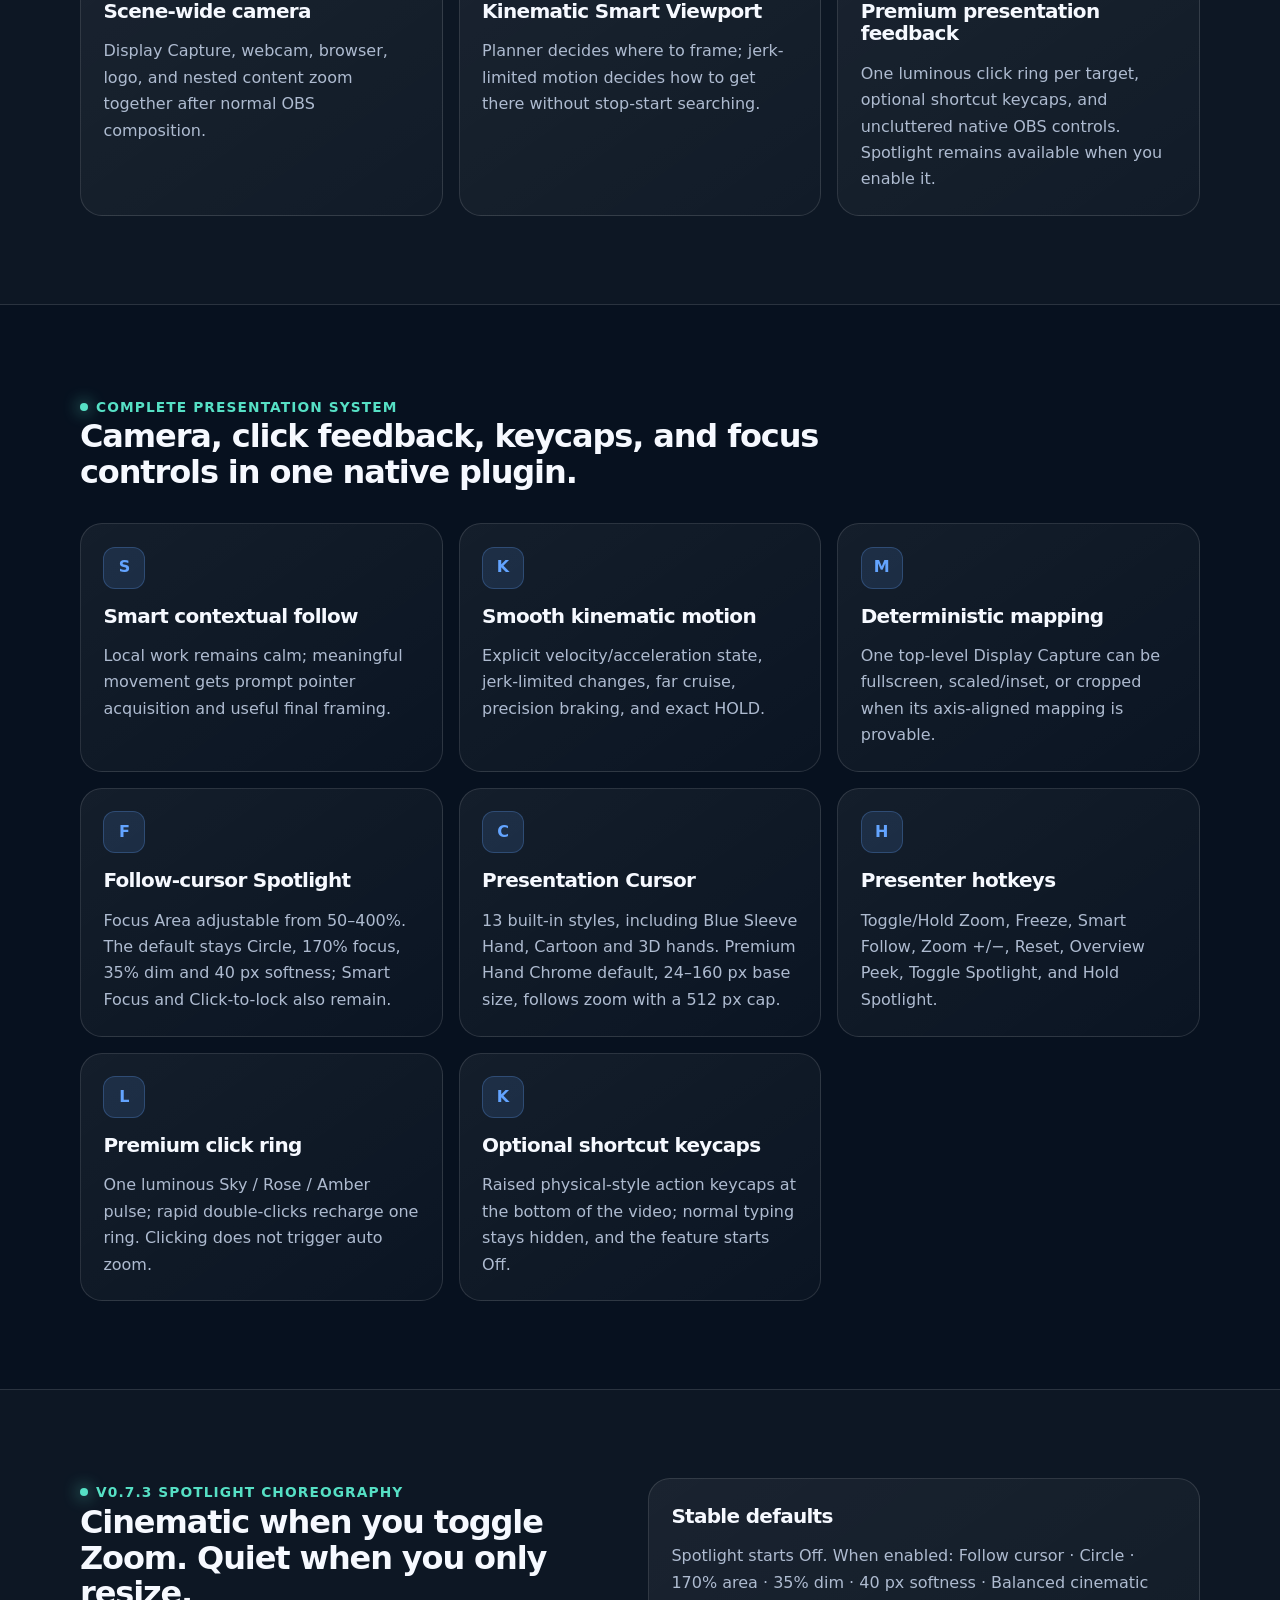
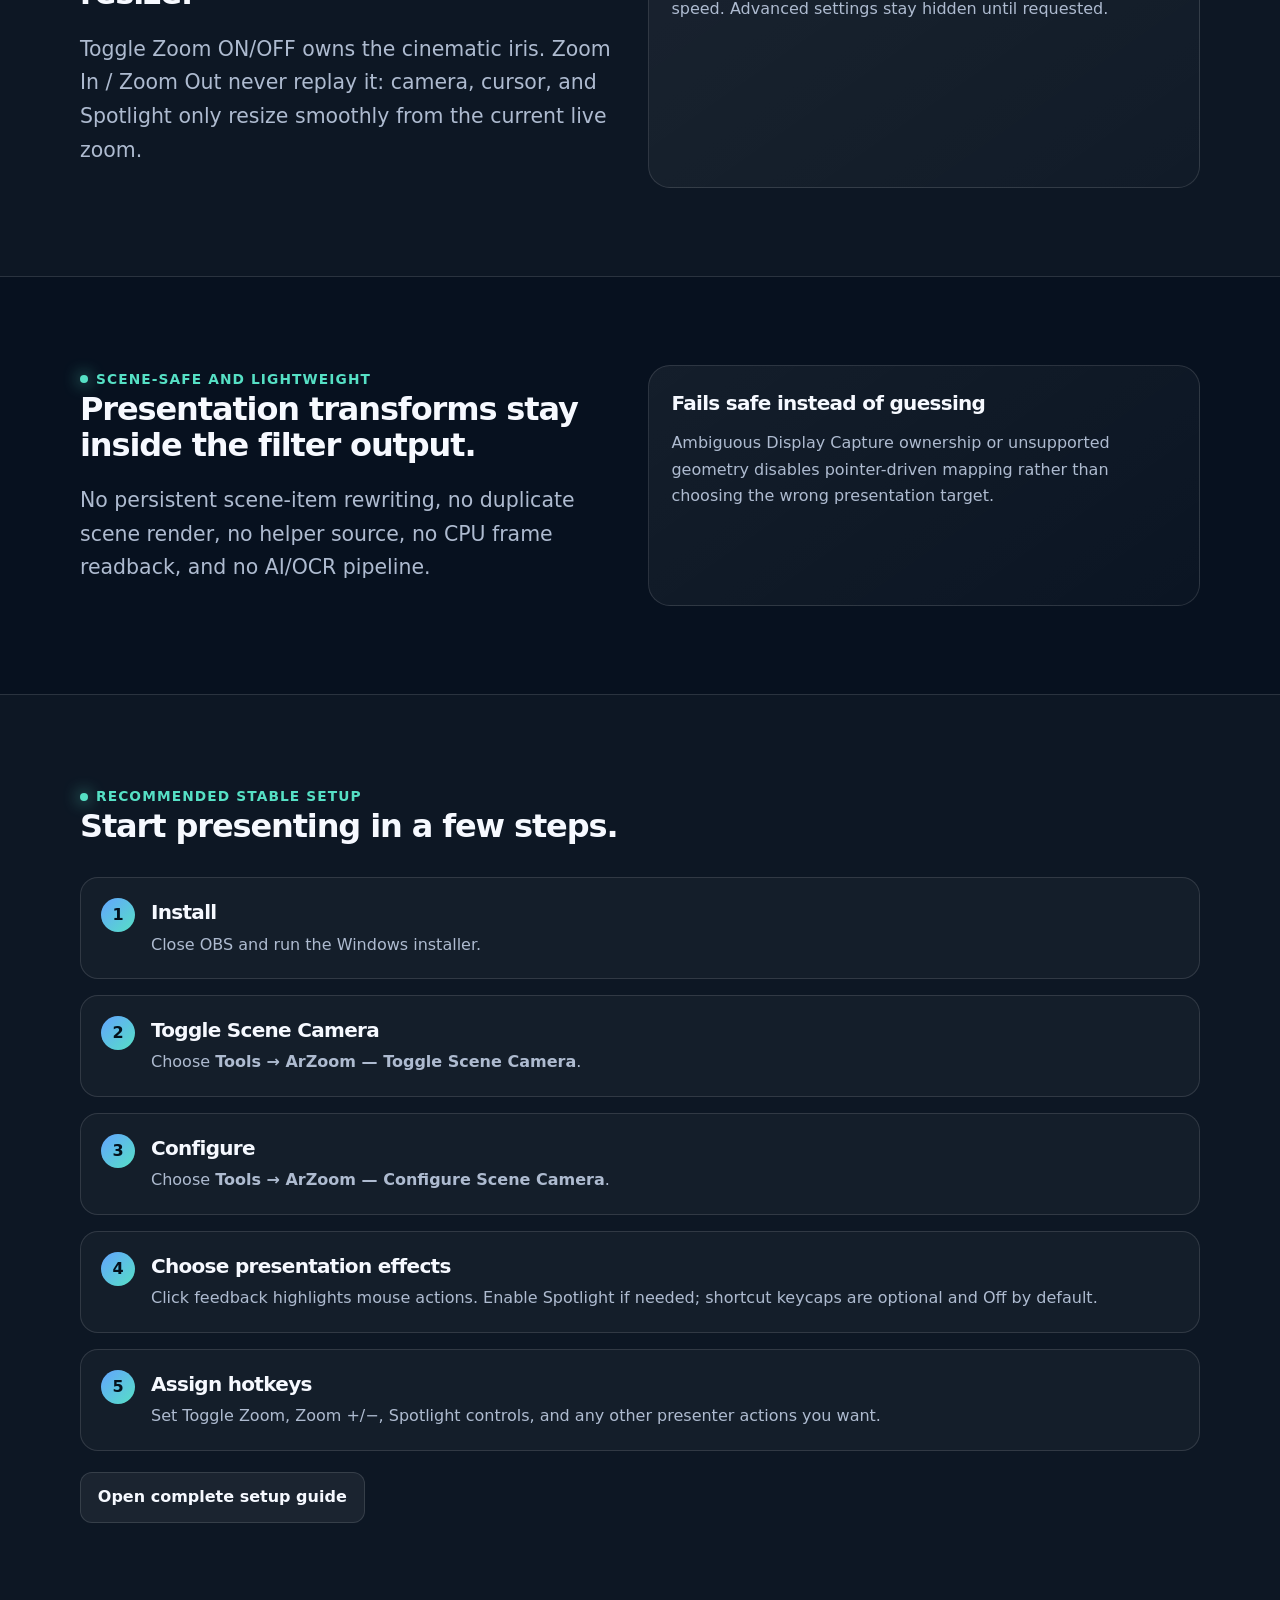
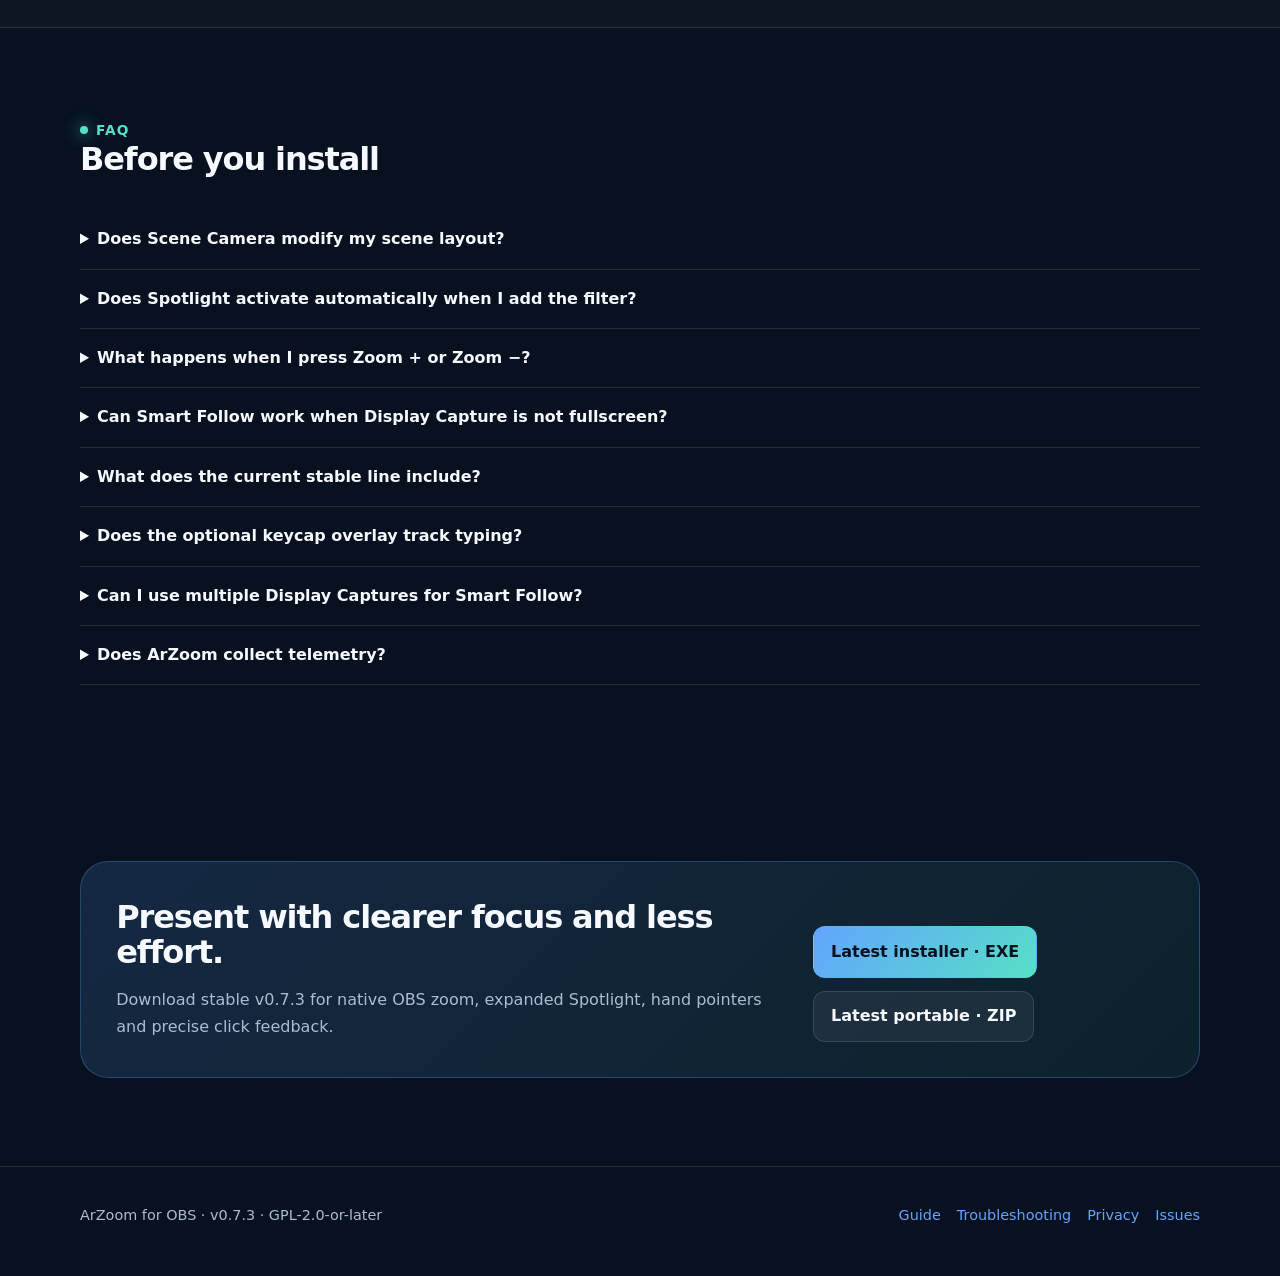
==== commit c1bcac63: "feat(download): route stable EXE/ZIP directly via permanent latest assets and sync repo docs" ====
--- a/docs/index.html
+++ b/docs/index.html
@@ -4,7 +4,7 @@
   <meta charset="utf-8">
   <meta name="viewport" content="width=device-width, initial-scale=1">
   <title>ArZoom v0.7.3 for OBS — Smart Zoom, Click Feedback & Shortcut Keycaps</title>
-  <meta name="description" content="Download ArZoom v0.7.3 for OBS Studio on Windows. Smooth scene-wide Smart Camera zoom, luminous click feedback, optional physical shortcut keycaps, compact native controls and cinematic Spotlight.">
+  <meta name="description" content="Download the latest stable ArZoom for OBS Studio on Windows. Smooth scene-wide Smart Camera zoom, luminous click feedback, optional physical shortcut keycaps, compact native controls and cinematic Spotlight.">
   <meta name="keywords" content="OBS zoom plugin, OBS scene zoom, OBS spotlight, OBS mouse follow zoom, screen capture zoom, OBS tutorial plugin, OBS shortcut keycaps, OBS click feedback, OBS presentation camera">
   <meta name="author" content="Mas Ari">
   <meta name="theme-color" content="#07111f">
@@ -22,6 +22,7 @@
   <meta property="og:image" content="https://masarray.github.io/arzoom-follow-obs/assets/og-image.png">
   <meta name="twitter:card" content="summary_large_image">
   <meta name="twitter:image" content="https://masarray.github.io/arzoom-follow-obs/assets/og-image.png">
+  <script src="latest-release.js" defer></script>
   <script type="application/ld+json">
   {
     "@context": "https://schema.org",
@@ -33,7 +34,7 @@
     "softwareVersion": "0.7.3",
     "image": "https://masarray.github.io/arzoom-follow-obs/assets/og-image.png",
     "description": "ArZoom v0.7.3 for Windows x64: stable Smart Camera zoom, single luminous click feedback, optional shortcut keycaps, compact native settings and cinematic Spotlight.",
-    "downloadUrl": "https://github.com/masarray/arzoom-follow-obs/releases/download/v0.7.3/ArZoom-OBS-Setup-windows-x64.exe",
+    "downloadUrl": "https://github.com/masarray/arzoom-follow-obs/releases/latest/download/ArZoom-OBS-Setup-windows-x64.exe",
     "softwareHelp": "https://masarray.github.io/arzoom-follow-obs/guide.html",
     "codeRepository": "https://github.com/masarray/arzoom-follow-obs",
     "license": "https://www.gnu.org/licenses/old-licenses/gpl-2.0.html",
@@ -51,7 +52,7 @@
         <a href="guide.html">Setup guide</a>
         <a href="troubleshooting.html">Troubleshooting</a>
         <a href="https://github.com/masarray/arzoom-follow-obs">GitHub</a>
-        <a class="button primary small" href="https://github.com/masarray/arzoom-follow-obs/releases/download/v0.7.3/ArZoom-OBS-Setup-windows-x64.exe">Download</a>
+        <a class="button primary small" href="https://github.com/masarray/arzoom-follow-obs/releases/latest/download/ArZoom-OBS-Setup-windows-x64.exe">Download</a>
       </nav>
     </div>
   </header>
@@ -59,13 +60,14 @@
   <main id="main">
     <section class="container hero">
       <div>
-        <span class="eyebrow">ArZoom v0.7.3 · Windows stable release</span>
+        <span class="eyebrow">ArZoom <span data-latest-stable-version>v0.7.3</span> · Windows stable release</span>
         <h1>Smart camera zoom, clicks and shortcuts. Built into OBS.</h1>
         <p class="lead">Guide viewers with smooth scene-wide zoom, a clean luminous ring for mouse clicks, and optional physical shortcut keycaps. Add cinematic Spotlight when you need focus—all inside native OBS, without click-triggered auto zoom.</p>
         <div class="hero-actions">
-          <a class="button primary" href="https://github.com/masarray/arzoom-follow-obs/releases/download/v0.7.3/ArZoom-OBS-Setup-windows-x64.exe">Download Windows installer</a>
-          <a class="button secondary" href="guide.html">Setup Scene Camera</a>
+          <a class="button primary" href="https://github.com/masarray/arzoom-follow-obs/releases/latest/download/ArZoom-OBS-Setup-windows-x64.exe" download>Download latest installer · EXE</a>
+          <a class="button secondary" href="https://github.com/masarray/arzoom-follow-obs/releases/latest/download/ArZoom-OBS-Manual-windows-x64.zip" download>Download portable · ZIP</a>
         </div>
+        <p class="hero-note">Direct downloads from the latest public stable release · <a href="guide.html">Installation guide</a> · <a href="https://github.com/masarray/arzoom-follow-obs/releases/latest/download/SHA256SUMS.txt">SHA-256 checksums</a></p>
         <p class="hero-note">Windows 10/11 x64 · OBS 31.1.1 build baseline · prior v0.7.2 OBS smoke recording · new cursor features validated in Windows CI · GPL-2.0-or-later</p>
       </div>
       <figure class="product-shot">
@@ -135,7 +137,7 @@
 
     <section class="section alt" aria-labelledby="setup-title">
       <div class="container">
-        <div class="section-heading"><span class="eyebrow">Recommended v0.7.3 setup</span><h2 id="setup-title">Start presenting in a few steps.</h2></div>
+        <div class="section-heading"><span class="eyebrow">Recommended stable setup</span><h2 id="setup-title">Start presenting in a few steps.</h2></div>
         <div class="steps">
           <article class="step"><div><h3>Install</h3><p>Close OBS and run the Windows installer.</p></div></article>
           <article class="step"><div><h3>Toggle Scene Camera</h3><p>Choose <strong>Tools → ArZoom — Toggle Scene Camera</strong>.</p></div></article>
@@ -154,7 +156,7 @@
         <details><summary>Does Spotlight activate automatically when I add the filter?</summary><p>No. The master Spotlight controls remain Off by default. After you enable them, the recommended cinematic Zoom-linked behavior is ready.</p></details>
         <details><summary>What happens when I press Zoom + or Zoom −?</summary><p>While Zoom is active, only magnification changes. The cinematic Spotlight iris does not restart.</p></details>
         <details><summary>Can Smart Follow work when Display Capture is not fullscreen?</summary><p>Yes when one top-level Display Capture has a deterministic positive axis-aligned scaled/inset or crop-aware mapping. Ambiguous ownership still fails safe.</p></details>
-        <details><summary>What does v0.7.3 stable add?</summary><p><a href="https://github.com/masarray/arzoom-follow-obs/releases/tag/v0.7.3">ArZoom v0.7.3</a> adds 13 pointer styles, Spotlight up to 400% and cursor size to 160 px. Windows CI passed; the previous v0.7.2 OBS recording covers retained click/keycap functions, not these new settings. New-feature direct-OBS proof, 4K benchmarks and a full clean-install matrix are not claimed.</p></details>
+        <details><summary>What does the current stable line include?</summary><p><a href="https://github.com/masarray/arzoom-follow-obs/releases/tag/v0.7.3">ArZoom v0.7.3</a> adds 13 pointer styles, Spotlight up to 400% and cursor size to 160 px. Windows CI passed; the previous v0.7.2 OBS recording covers retained click/keycap functions, not these new settings. New-feature direct-OBS proof, 4K benchmarks and a full clean-install matrix are not claimed.</p></details>
         <details><summary>Does the optional keycap overlay track typing?</summary><p>Keycaps start Off. When enabled on a visible filter, a Windows keyboard observer shows recognized action shortcuts only; ordinary typing and AltGr text are suppressed, and no typing history is stored. Keep the feature Off during sensitive work. <a href="privacy.html">Privacy details</a>.</p></details>
         <details><summary>Can I use multiple Display Captures for Smart Follow?</summary><p>Stable v0.7.3 resolves one unambiguous top-level Display Capture. Automated multiple-capture target selection is a separate, not-yet-released ArZoom Multi feature.</p></details>
         <details><summary>Does ArZoom collect telemetry?</summary><p>No. ArZoom has no analytics service and does not transmit captured frames, cursor data, clicks, or settings.</p></details>
@@ -165,13 +167,13 @@
       <div class="container cta">
         <div><h2>Present with clearer focus and less effort.</h2><p>Download stable v0.7.3 for native OBS zoom, expanded Spotlight, hand pointers and precise click feedback.</p></div>
         <div class="hero-actions">
-          <a class="button primary" href="https://github.com/masarray/arzoom-follow-obs/releases/download/v0.7.3/ArZoom-OBS-Setup-windows-x64.exe">Download installer</a>
-          <a class="button secondary" href="https://github.com/masarray/arzoom-follow-obs/releases/tag/v0.7.3">v0.7.3 release notes</a>
+          <a class="button primary" href="https://github.com/masarray/arzoom-follow-obs/releases/latest/download/ArZoom-OBS-Setup-windows-x64.exe" download>Latest installer · EXE</a>
+          <a class="button secondary" href="https://github.com/masarray/arzoom-follow-obs/releases/latest/download/ArZoom-OBS-Manual-windows-x64.zip" download>Latest portable · ZIP</a>
         </div>
       </div>
     </section>
   </main>
 
-  <footer class="site-footer"><div class="container footer-row"><div>ArZoom for OBS · v0.7.3 · GPL-2.0-or-later</div><div class="footer-links"><a href="guide.html">Guide</a><a href="troubleshooting.html">Troubleshooting</a><a href="privacy.html">Privacy</a><a href="https://github.com/masarray/arzoom-follow-obs/issues">Issues</a></div></div></footer>
+  <footer class="site-footer"><div class="container footer-row"><div>ArZoom for OBS · <span data-latest-stable-version>v0.7.3</span> · GPL-2.0-or-later</div><div class="footer-links"><a href="guide.html">Guide</a><a href="troubleshooting.html">Troubleshooting</a><a href="privacy.html">Privacy</a><a href="https://github.com/masarray/arzoom-follow-obs/issues">Issues</a></div></div></footer>
 </body>
 </html>
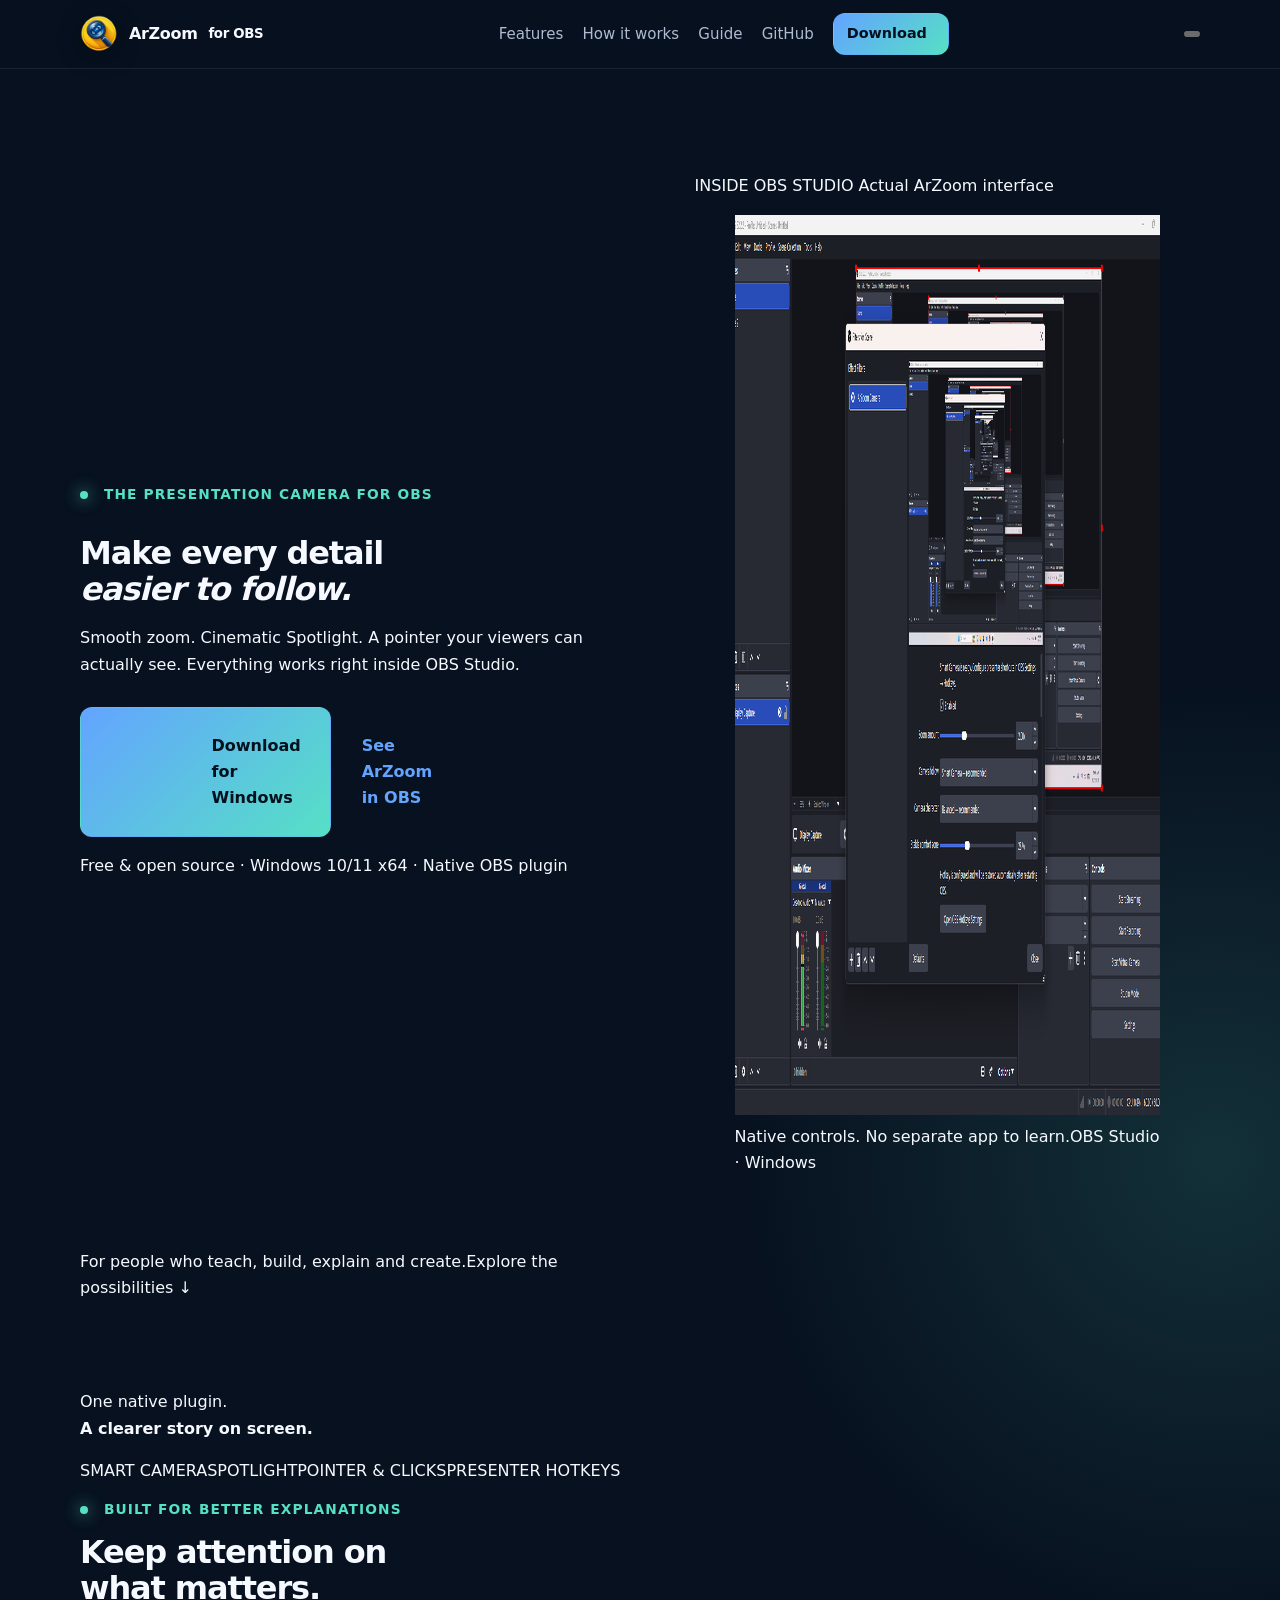
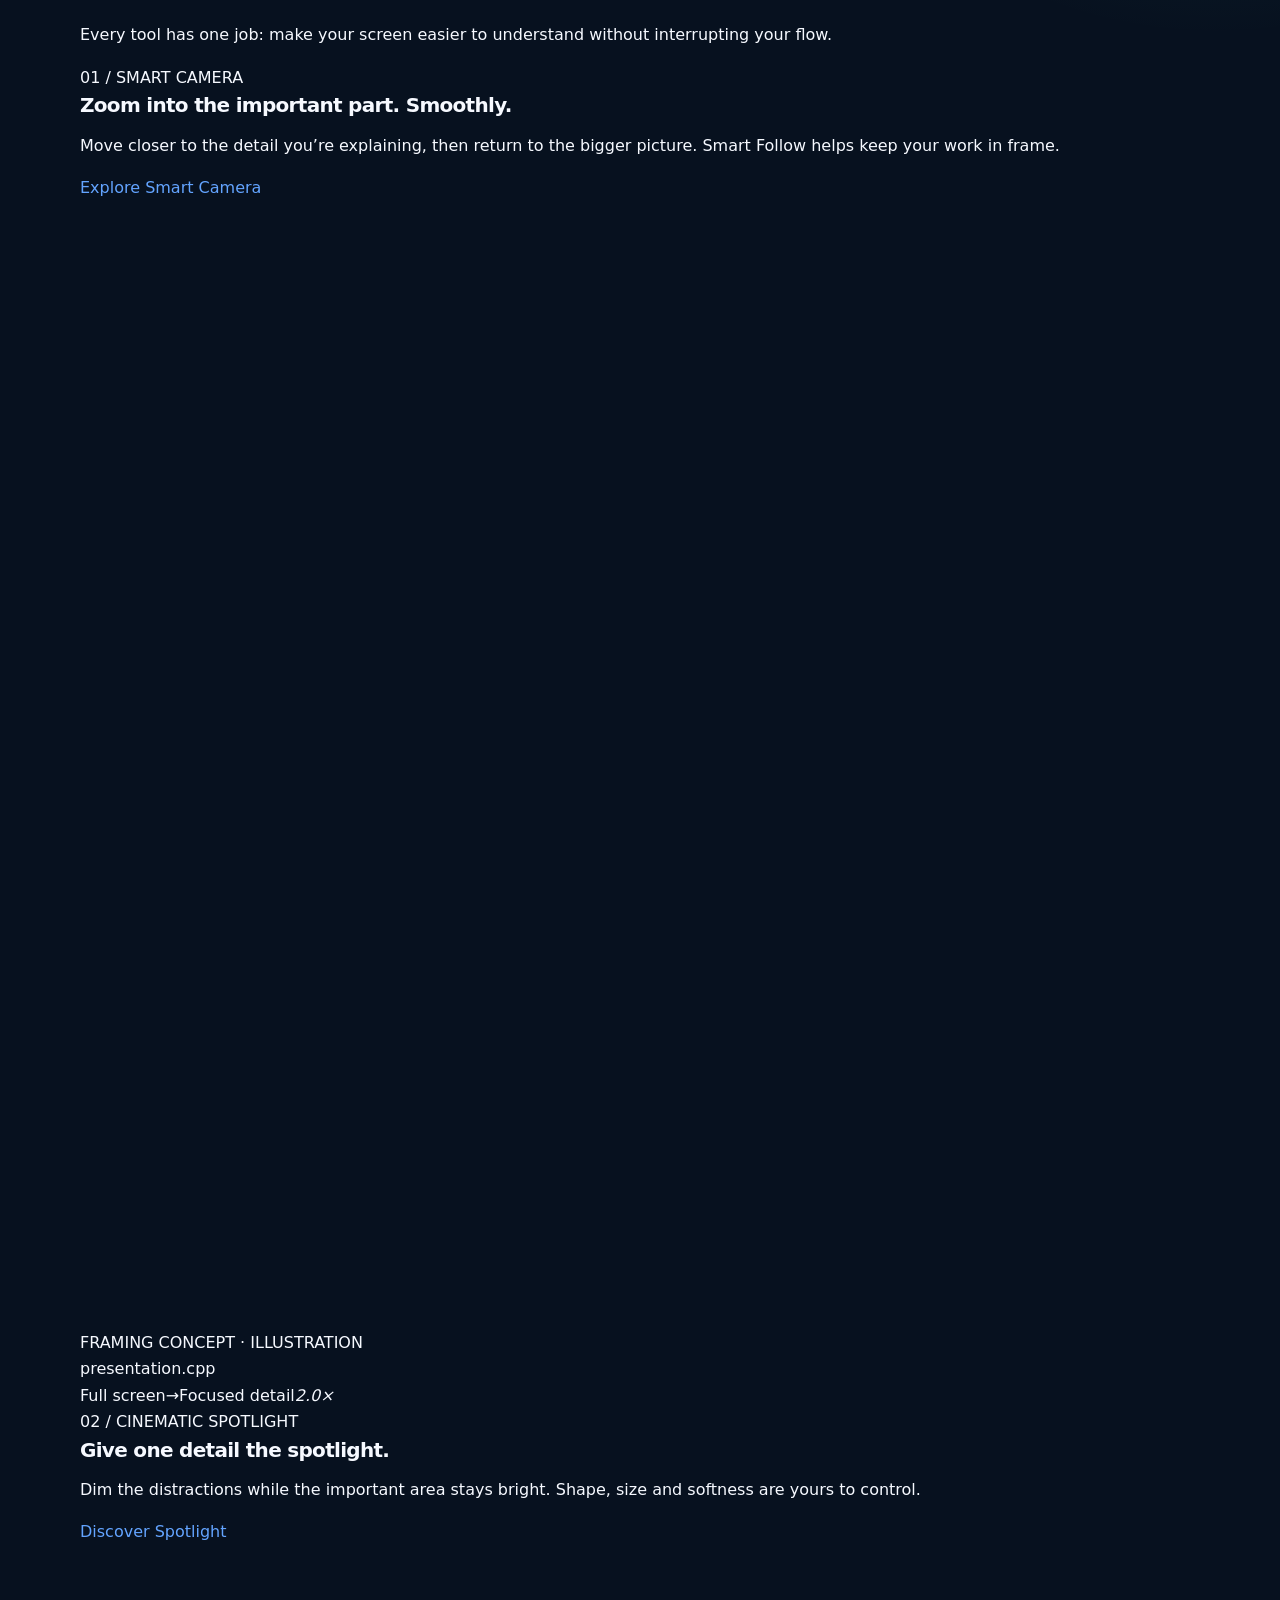
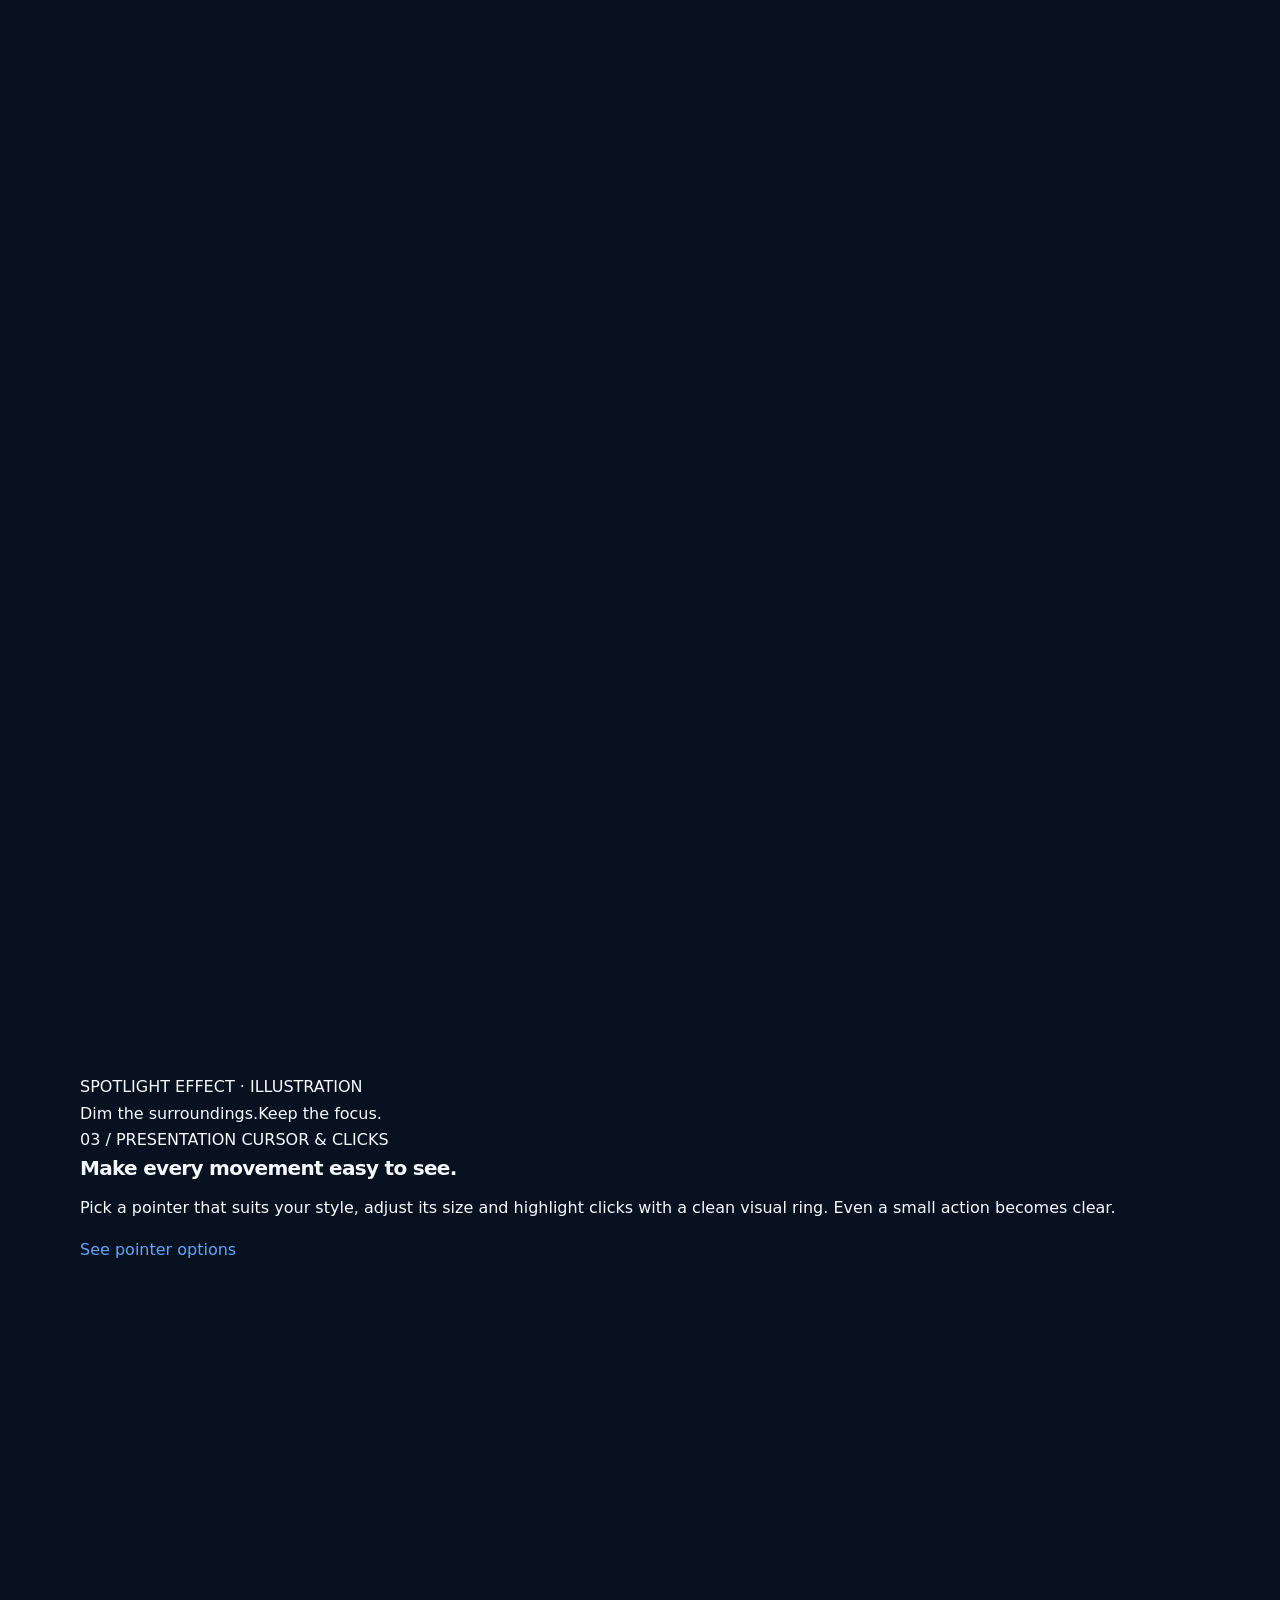
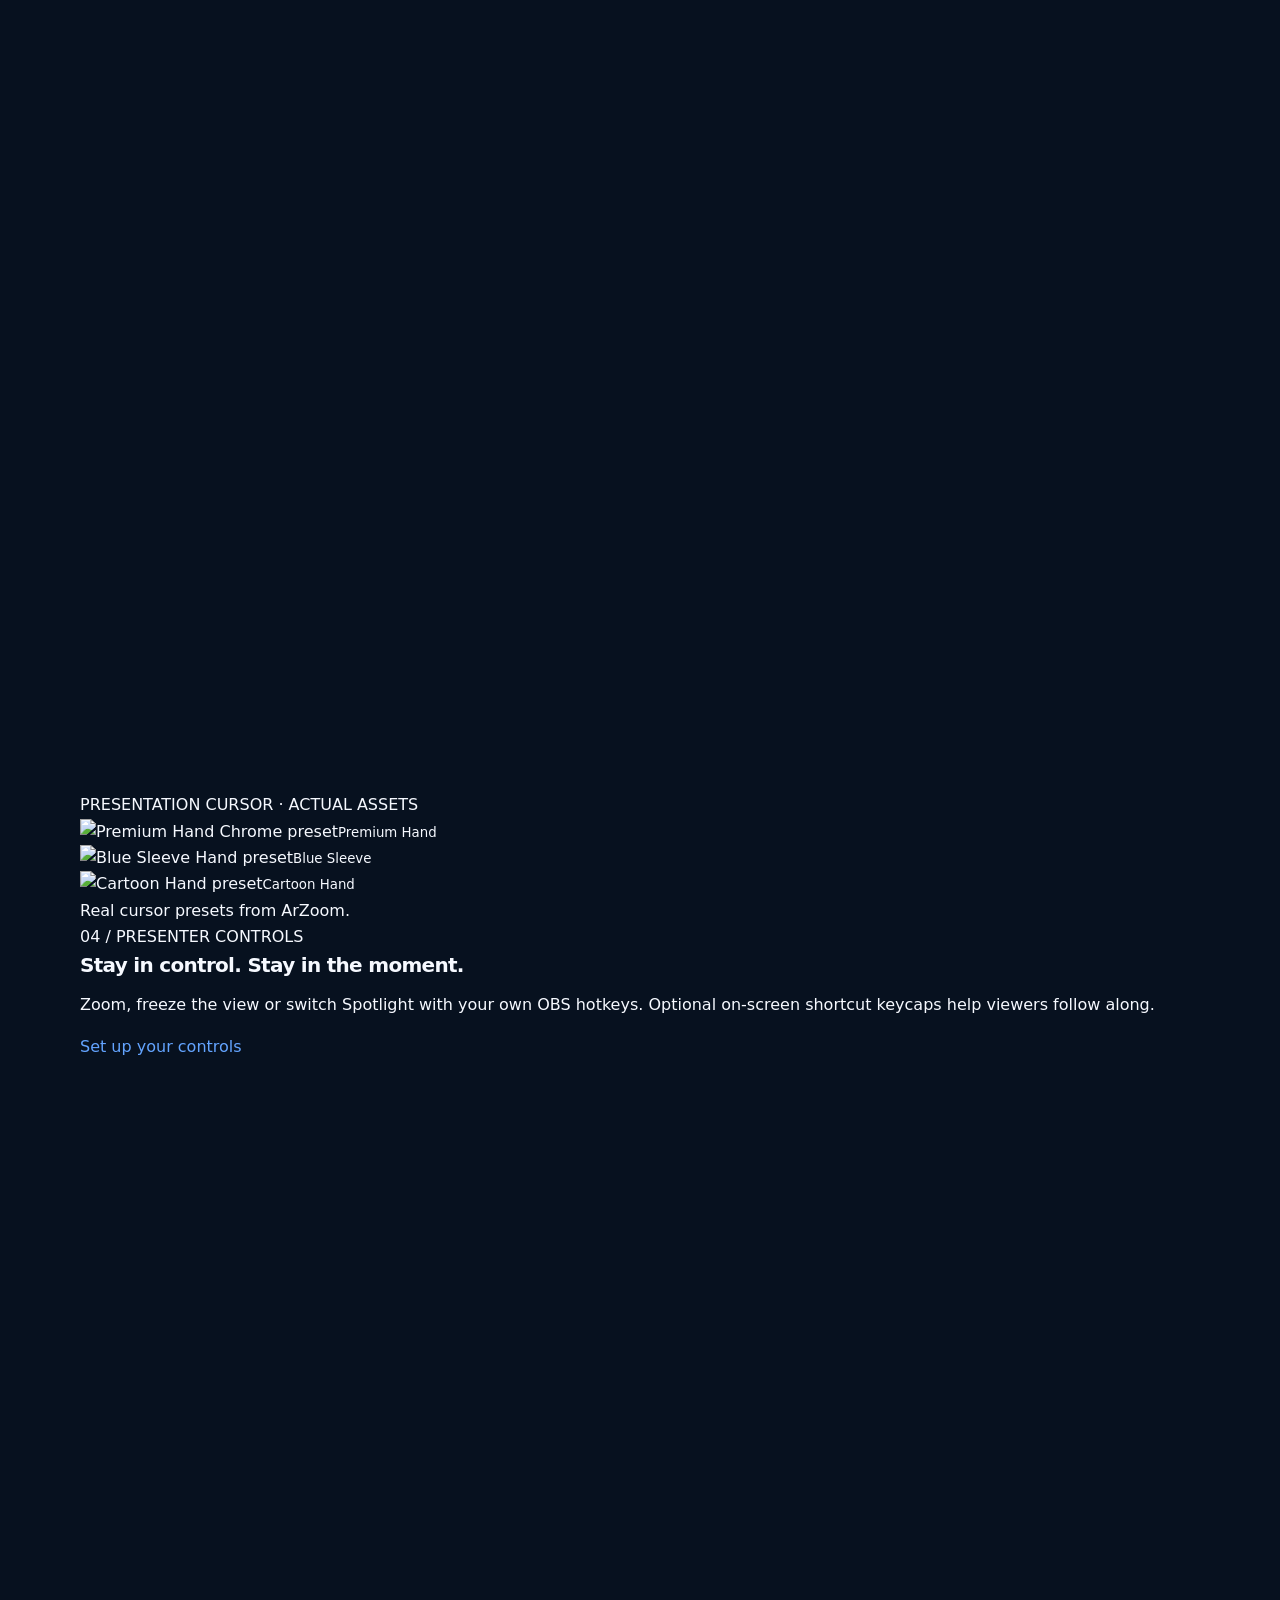
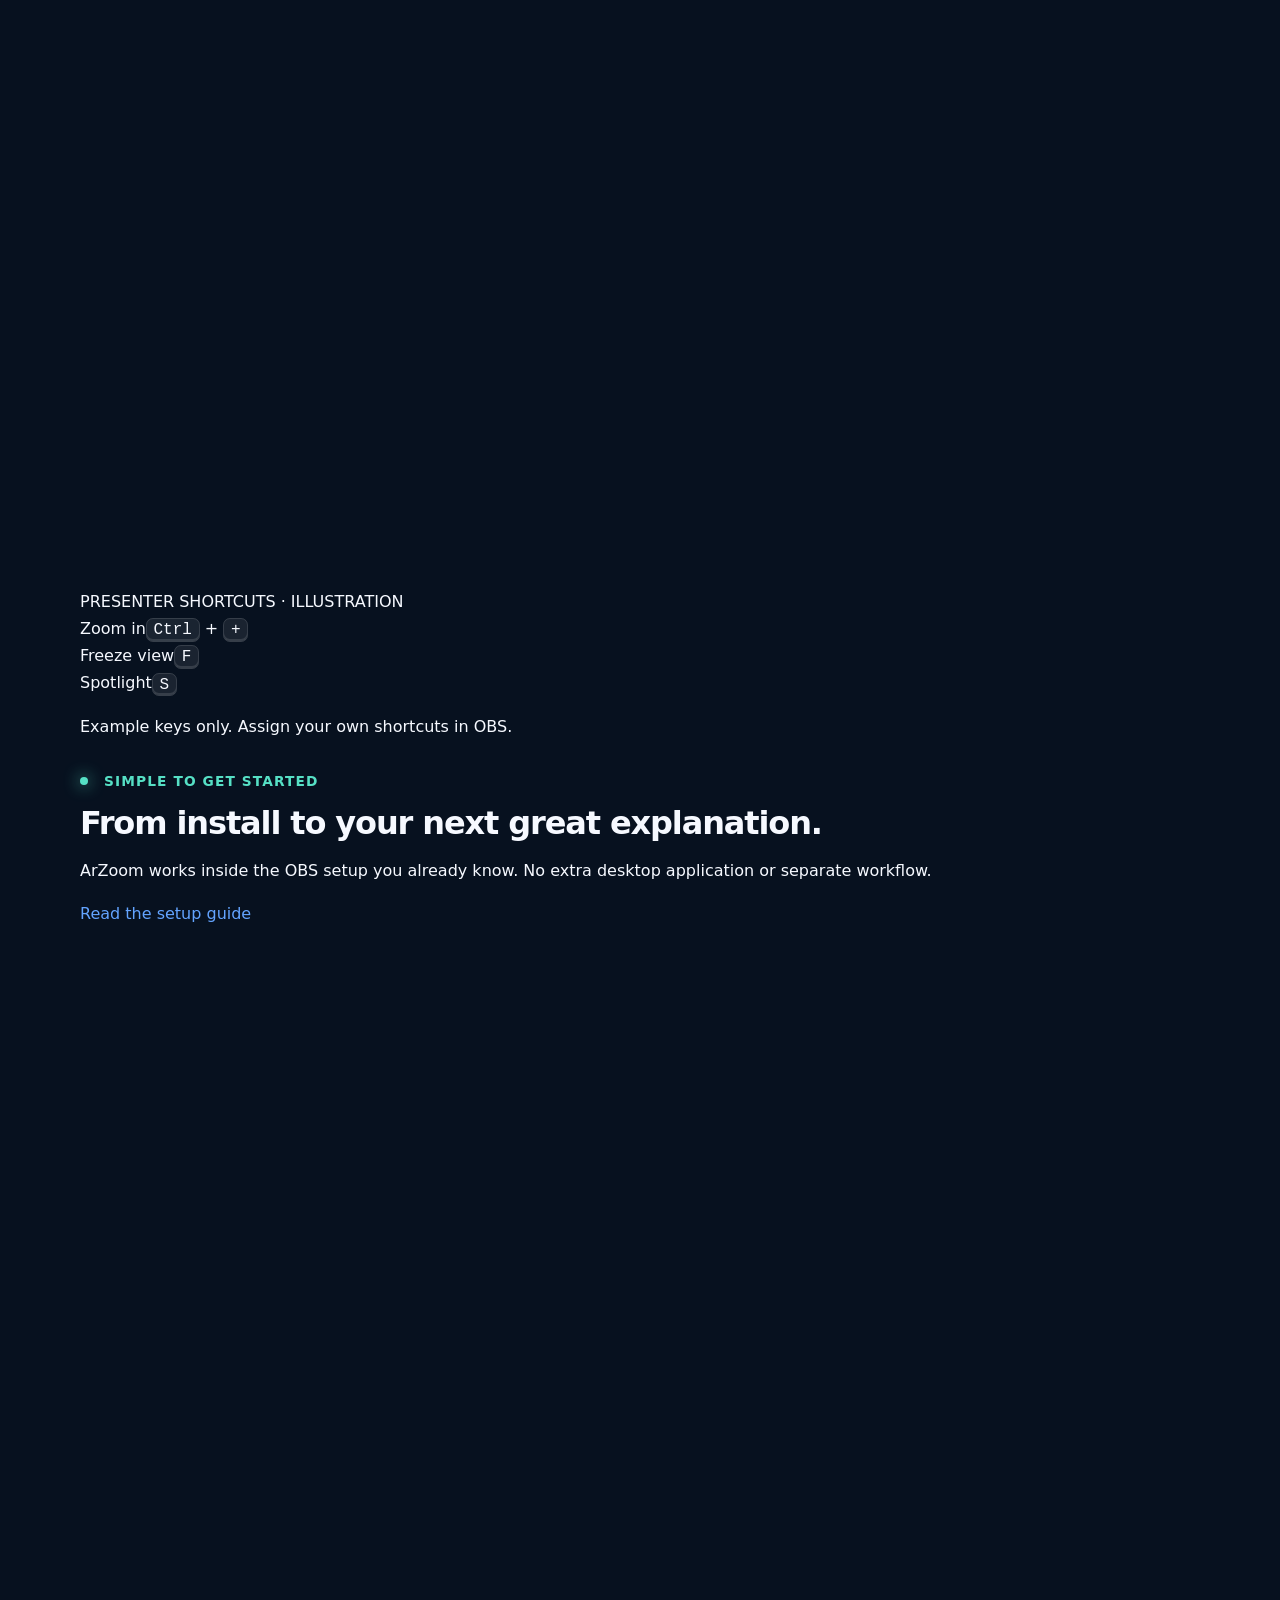
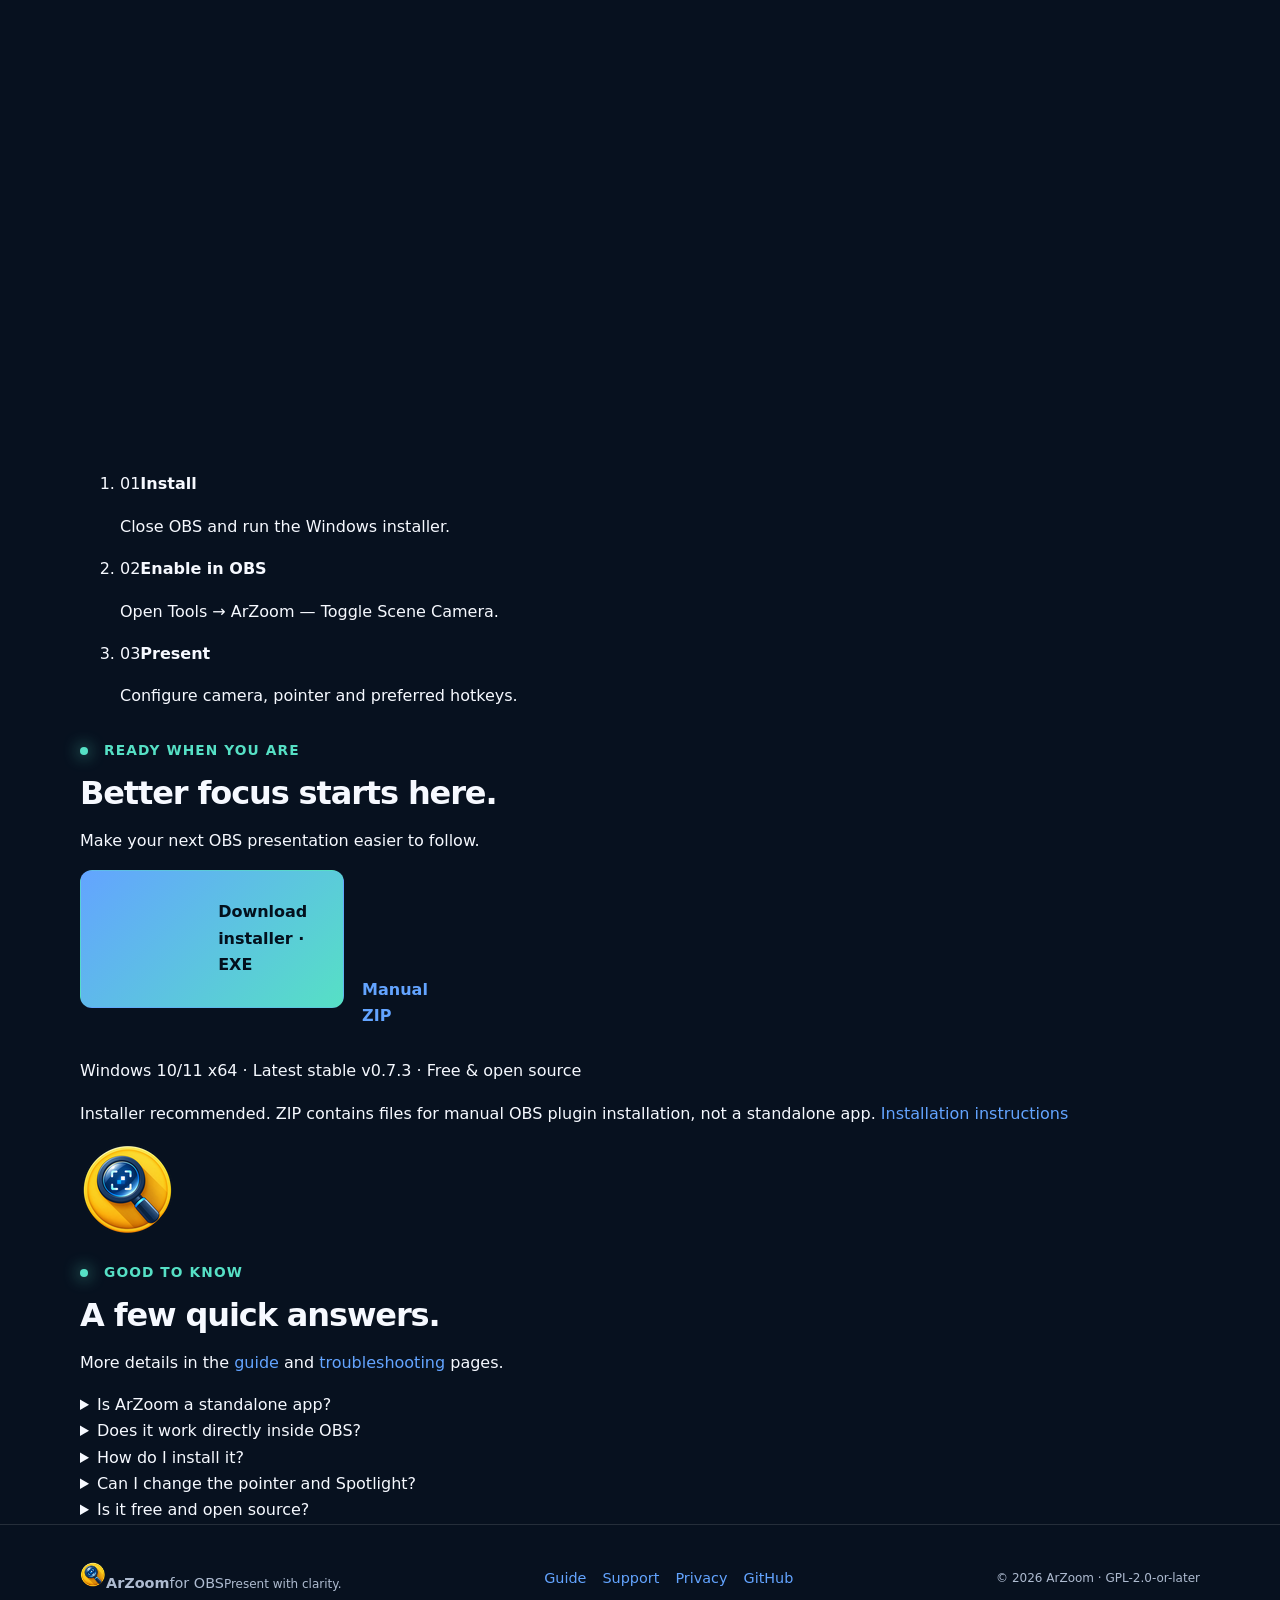
==== commit 4193f885: "feat(site): product-first ArZoom landing storytelling and direct downloads" ====
--- a/docs/index.html
+++ b/docs/index.html
@@ -3,8 +3,8 @@
 <head>
   <meta charset="utf-8">
   <meta name="viewport" content="width=device-width, initial-scale=1">
-  <title>ArZoom v0.7.3 for OBS — Smart Zoom, Click Feedback & Shortcut Keycaps</title>
-  <meta name="description" content="Download the latest stable ArZoom for OBS Studio on Windows. Smooth scene-wide Smart Camera zoom, luminous click feedback, optional physical shortcut keycaps, compact native controls and cinematic Spotlight.">
+  <title>ArZoom for OBS — Make every detail easier to follow</title>
+  <meta name="description" content="Free native OBS Studio plugin for Windows. Guide your audience with smooth zoom, cinematic Spotlight, pointer presets and click feedback.">
   <meta name="keywords" content="OBS zoom plugin, OBS scene zoom, OBS spotlight, OBS mouse follow zoom, screen capture zoom, OBS tutorial plugin, OBS shortcut keycaps, OBS click feedback, OBS presentation camera">
   <meta name="author" content="Mas Ari">
   <meta name="theme-color" content="#07111f">
@@ -14,9 +14,11 @@
   <link rel="icon" href="favicon.ico" sizes="any">
   <link rel="apple-touch-icon" href="assets/apple-touch-icon.png" sizes="180x180">
   <link rel="stylesheet" href="styles.css">
+  <link rel="stylesheet" href="landing.css">
+  <script src="site.js" defer></script>
   <meta property="og:type" content="website">
-  <meta property="og:title" content="ArZoom v0.7.3 — Smart Camera, Click Feedback & Keycaps for OBS">
-  <meta property="og:description" content="Stable Windows OBS plugin: smooth camera zoom, single luminous click rings, optional shortcut keycaps, and cinematic Spotlight.">
+  <meta property="og:title" content="ArZoom for OBS — Make every detail easier to follow">
+  <meta property="og:description" content="Smooth zoom, cinematic Spotlight and clear cursor feedback. Free native OBS plugin for Windows.">
   <meta property="og:url" content="https://masarray.github.io/arzoom-follow-obs/">
   <meta property="og:site_name" content="ArZoom for OBS">
   <meta property="og:image" content="https://masarray.github.io/arzoom-follow-obs/assets/og-image.png">
@@ -33,7 +35,7 @@
     "operatingSystem": "Windows 10, Windows 11",
     "softwareVersion": "0.7.3",
     "image": "https://masarray.github.io/arzoom-follow-obs/assets/og-image.png",
-    "description": "ArZoom v0.7.3 for Windows x64: stable Smart Camera zoom, single luminous click feedback, optional shortcut keycaps, compact native settings and cinematic Spotlight.",
+    "description": "Make screen presentations clearer with presenter-controlled zoom, Spotlight and pointer feedback inside OBS Studio.",
     "downloadUrl": "https://github.com/masarray/arzoom-follow-obs/releases/latest/download/ArZoom-OBS-Setup-windows-x64.exe",
     "softwareHelp": "https://masarray.github.io/arzoom-follow-obs/guide.html",
     "codeRepository": "https://github.com/masarray/arzoom-follow-obs",
@@ -42,138 +44,18 @@
   }
   </script>
 </head>
-<body>
+<body class="landing">
   <a class="skip-link" href="#main">Skip to content</a>
-  <header class="site-header">
-    <div class="container nav">
-      <a class="brand" href="index.html" aria-label="ArZoom home"><img src="assets/arzoom-logo-96.png" alt="" width="38" height="38"><span>ArZoom</span></a>
-      <nav class="nav-links" aria-label="Primary navigation">
-        <a href="#features">Features</a>
-        <a href="guide.html">Setup guide</a>
-        <a href="troubleshooting.html">Troubleshooting</a>
-        <a href="https://github.com/masarray/arzoom-follow-obs">GitHub</a>
-        <a class="button primary small" href="https://github.com/masarray/arzoom-follow-obs/releases/latest/download/ArZoom-OBS-Setup-windows-x64.exe">Download</a>
-      </nav>
-    </div>
-  </header>
+  <header class="site-header"><div class="container nav"><a class="brand" href="index.html" aria-label="ArZoom home"><img src="assets/arzoom-logo-96.png" alt="" width="32" height="32"><span>ArZoom</span><small>for OBS</small></a><nav id="site-nav" class="nav-links" aria-label="Primary navigation"><a href="#features">Features</a><a href="#how-it-works">How it works</a><a href="guide.html">Guide</a><a href="https://github.com/masarray/arzoom-follow-obs">GitHub</a><a class="button primary small nav-cta" href="https://github.com/masarray/arzoom-follow-obs/releases/latest/download/ArZoom-OBS-Setup-windows-x64.exe">Download <svg aria-hidden="true" viewBox="0 0 20 20"><path d="M10 3v10m0 0 4-4m-4 4L6 9M4 16h12"/></svg></a></nav><button class="menu-toggle" type="button" aria-label="Open menu" aria-expanded="false" aria-controls="site-nav"><span></span><span></span><span></span></button></div></header>
 
   <main id="main">
-    <section class="container hero">
-      <div>
-        <span class="eyebrow">ArZoom <span data-latest-stable-version>v0.7.3</span> · Windows stable release</span>
-        <h1>Smart camera zoom, clicks and shortcuts. Built into OBS.</h1>
-        <p class="lead">Guide viewers with smooth scene-wide zoom, a clean luminous ring for mouse clicks, and optional physical shortcut keycaps. Add cinematic Spotlight when you need focus—all inside native OBS, without click-triggered auto zoom.</p>
-        <div class="hero-actions">
-          <a class="button primary" href="https://github.com/masarray/arzoom-follow-obs/releases/latest/download/ArZoom-OBS-Setup-windows-x64.exe" download>Download latest installer · EXE</a>
-          <a class="button secondary" href="https://github.com/masarray/arzoom-follow-obs/releases/latest/download/ArZoom-OBS-Manual-windows-x64.zip" download>Download portable · ZIP</a>
-        </div>
-        <p class="hero-note">Direct downloads from the latest public stable release · <a href="guide.html">Installation guide</a> · <a href="https://github.com/masarray/arzoom-follow-obs/releases/latest/download/SHA256SUMS.txt">SHA-256 checksums</a></p>
-        <p class="hero-note">Windows 10/11 x64 · OBS 31.1.1 build baseline · prior v0.7.2 OBS smoke recording · new cursor features validated in Windows CI · GPL-2.0-or-later</p>
-      </div>
-      <figure class="product-shot">
-        <img src="assets/product-screenshot.png" alt="ArZoom Scene Camera controls running in OBS Studio" width="1600" height="900">
-        <figcaption><span><kbd>Tools</kbd> Toggle Scene Camera</span><span>Native OBS plugin</span></figcaption>
-      </figure>
-    </section>
-
-    <section class="section alt" aria-labelledby="made-for">
-      <div class="container">
-        <div class="section-heading">
-          <span class="eyebrow">Presenter-first</span>
-          <h2 id="made-for">A stabilized camera operator and focus director inside OBS.</h2>
-          <p>Small pointing gestures can stay calm. Meaningful relocation is acquired promptly, moved smoothly, and settled exactly. Spotlight can then narrow the viewer's attention without becoming a second camera planner.</p>
-        </div>
-        <div class="grid three">
-          <article class="card"><div class="icon">01</div><h3>Scene-wide camera</h3><p>Display Capture, webcam, browser, logo, and nested content zoom together after normal OBS composition.</p></article>
-          <article class="card"><div class="icon">02</div><h3>Kinematic Smart Viewport</h3><p>Planner decides where to frame; jerk-limited motion decides how to get there without stop-start searching.</p></article>
-          <article class="card"><div class="icon">03</div><h3>Premium presentation feedback</h3><p>One luminous click ring per target, optional shortcut keycaps, and uncluttered native OBS controls. Spotlight remains available when you enable it.</p></article>
-        </div>
-      </div>
-    </section>
-
-    <section id="features" class="section" aria-labelledby="feature-title">
-      <div class="container">
-        <div class="section-heading">
-          <span class="eyebrow">Complete presentation system</span>
-          <h2 id="feature-title">Camera, click feedback, keycaps, and focus controls in one native plugin.</h2>
-        </div>
-        <div class="grid three">
-          <article class="card"><div class="icon">S</div><h3>Smart contextual follow</h3><p>Local work remains calm; meaningful movement gets prompt pointer acquisition and useful final framing.</p></article>
-          <article class="card"><div class="icon">K</div><h3>Smooth kinematic motion</h3><p>Explicit velocity/acceleration state, jerk-limited changes, far cruise, precision braking, and exact HOLD.</p></article>
-          <article class="card"><div class="icon">M</div><h3>Deterministic mapping</h3><p>One top-level Display Capture can be fullscreen, scaled/inset, or cropped when its axis-aligned mapping is provable.</p></article>
-          <article class="card"><div class="icon">F</div><h3>Follow-cursor Spotlight</h3><p>Focus Area adjustable from 50–400%. The default stays Circle, 170% focus, 35% dim and 40 px softness; Smart Focus and Click-to-lock also remain.</p></article>
-          <article class="card"><div class="icon">C</div><h3>Presentation Cursor</h3><p>13 built-in styles, including Blue Sleeve Hand, Cartoon and 3D hands. Premium Hand Chrome default, 24–160 px base size, follows zoom with a 512 px cap.</p></article>
-          <article class="card"><div class="icon">H</div><h3>Presenter hotkeys</h3><p>Toggle/Hold Zoom, Freeze, Smart Follow, Zoom +/−, Reset, Overview Peek, Toggle Spotlight, and Hold Spotlight.</p></article>
-          <article class="card"><div class="icon">L</div><h3>Premium click ring</h3><p>One luminous Sky / Rose / Amber pulse; rapid double-clicks recharge one ring. Clicking does not trigger auto zoom.</p></article>
-          <article class="card"><div class="icon">K</div><h3>Optional shortcut keycaps</h3><p>Raised physical-style action keycaps at the bottom of the video; normal typing stays hidden, and the feature starts Off.</p></article>
-        </div>
-      </div>
-    </section>
-
-    <section class="section alt" aria-labelledby="cinematic-title">
-      <div class="container grid two">
-        <div>
-          <span class="eyebrow">v0.7.3 Spotlight choreography</span>
-          <h2 id="cinematic-title">Cinematic when you toggle Zoom. Quiet when you only resize.</h2>
-          <p class="lead">Toggle Zoom ON/OFF owns the cinematic iris. Zoom In / Zoom Out never replay it: camera, cursor, and Spotlight only resize smoothly from the current live zoom.</p>
-        </div>
-        <div class="card">
-          <h3>Stable defaults</h3>
-          <p>Spotlight starts Off. When enabled: Follow cursor · Circle · 170% area · 35% dim · 40 px softness · Balanced cinematic speed. Advanced settings stay hidden until requested.</p>
-        </div>
-      </div>
-    </section>
-
-    <section class="section" aria-labelledby="safety-title">
-      <div class="container grid two">
-        <div>
-          <span class="eyebrow">Scene-safe and lightweight</span>
-          <h2 id="safety-title">Presentation transforms stay inside the filter output.</h2>
-          <p class="lead">No persistent scene-item rewriting, no duplicate scene render, no helper source, no CPU frame readback, and no AI/OCR pipeline.</p>
-        </div>
-        <div class="card"><h3>Fails safe instead of guessing</h3><p>Ambiguous Display Capture ownership or unsupported geometry disables pointer-driven mapping rather than choosing the wrong presentation target.</p></div>
-      </div>
-    </section>
-
-    <section class="section alt" aria-labelledby="setup-title">
-      <div class="container">
-        <div class="section-heading"><span class="eyebrow">Recommended stable setup</span><h2 id="setup-title">Start presenting in a few steps.</h2></div>
-        <div class="steps">
-          <article class="step"><div><h3>Install</h3><p>Close OBS and run the Windows installer.</p></div></article>
-          <article class="step"><div><h3>Toggle Scene Camera</h3><p>Choose <strong>Tools → ArZoom — Toggle Scene Camera</strong>.</p></div></article>
-          <article class="step"><div><h3>Configure</h3><p>Choose <strong>Tools → ArZoom — Configure Scene Camera</strong>.</p></div></article>
-          <article class="step"><div><h3>Choose presentation effects</h3><p>Click feedback highlights mouse actions. Enable Spotlight if needed; shortcut keycaps are optional and Off by default.</p></div></article>
-          <article class="step"><div><h3>Assign hotkeys</h3><p>Set Toggle Zoom, Zoom +/−, Spotlight controls, and any other presenter actions you want.</p></div></article>
-        </div>
-        <p style="margin-top:1.3rem"><a class="button secondary" href="guide.html">Open complete setup guide</a></p>
-      </div>
-    </section>
-
-    <section class="section faq" aria-labelledby="faq-title">
-      <div class="container">
-        <div class="section-heading"><span class="eyebrow">FAQ</span><h2 id="faq-title">Before you install</h2></div>
-        <details><summary>Does Scene Camera modify my scene layout?</summary><p>No. Scene-wide presentation transforms are applied in the filter output. ArZoom does not persistently rewrite scene-item transforms.</p></details>
-        <details><summary>Does Spotlight activate automatically when I add the filter?</summary><p>No. The master Spotlight controls remain Off by default. After you enable them, the recommended cinematic Zoom-linked behavior is ready.</p></details>
-        <details><summary>What happens when I press Zoom + or Zoom −?</summary><p>While Zoom is active, only magnification changes. The cinematic Spotlight iris does not restart.</p></details>
-        <details><summary>Can Smart Follow work when Display Capture is not fullscreen?</summary><p>Yes when one top-level Display Capture has a deterministic positive axis-aligned scaled/inset or crop-aware mapping. Ambiguous ownership still fails safe.</p></details>
-        <details><summary>What does the current stable line include?</summary><p><a href="https://github.com/masarray/arzoom-follow-obs/releases/tag/v0.7.3">ArZoom v0.7.3</a> adds 13 pointer styles, Spotlight up to 400% and cursor size to 160 px. Windows CI passed; the previous v0.7.2 OBS recording covers retained click/keycap functions, not these new settings. New-feature direct-OBS proof, 4K benchmarks and a full clean-install matrix are not claimed.</p></details>
-        <details><summary>Does the optional keycap overlay track typing?</summary><p>Keycaps start Off. When enabled on a visible filter, a Windows keyboard observer shows recognized action shortcuts only; ordinary typing and AltGr text are suppressed, and no typing history is stored. Keep the feature Off during sensitive work. <a href="privacy.html">Privacy details</a>.</p></details>
-        <details><summary>Can I use multiple Display Captures for Smart Follow?</summary><p>Stable v0.7.3 resolves one unambiguous top-level Display Capture. Automated multiple-capture target selection is a separate, not-yet-released ArZoom Multi feature.</p></details>
-        <details><summary>Does ArZoom collect telemetry?</summary><p>No. ArZoom has no analytics service and does not transmit captured frames, cursor data, clicks, or settings.</p></details>
-      </div>
-    </section>
-
-    <section class="section">
-      <div class="container cta">
-        <div><h2>Present with clearer focus and less effort.</h2><p>Download stable v0.7.3 for native OBS zoom, expanded Spotlight, hand pointers and precise click feedback.</p></div>
-        <div class="hero-actions">
-          <a class="button primary" href="https://github.com/masarray/arzoom-follow-obs/releases/latest/download/ArZoom-OBS-Setup-windows-x64.exe" download>Latest installer · EXE</a>
-          <a class="button secondary" href="https://github.com/masarray/arzoom-follow-obs/releases/latest/download/ArZoom-OBS-Manual-windows-x64.zip" download>Latest portable · ZIP</a>
-        </div>
-      </div>
-    </section>
-  </main>
-
-  <footer class="site-footer"><div class="container footer-row"><div>ArZoom for OBS · <span data-latest-stable-version>v0.7.3</span> · GPL-2.0-or-later</div><div class="footer-links"><a href="guide.html">Guide</a><a href="troubleshooting.html">Troubleshooting</a><a href="privacy.html">Privacy</a><a href="https://github.com/masarray/arzoom-follow-obs/issues">Issues</a></div></div></footer>
+<section class="hero container"><div class="hero-copy"><p class="eyebrow"><span class="eyebrow-line"></span>THE PRESENTATION CAMERA FOR OBS</p><h1>Make every detail<br><em>easier to follow.</em></h1><p class="hero-lead">Smooth zoom. Cinematic Spotlight. A pointer your viewers can actually see. Everything works right inside OBS Studio.</p><div class="hero-actions"><a class="button primary" href="https://github.com/masarray/arzoom-follow-obs/releases/latest/download/ArZoom-OBS-Setup-windows-x64.exe"><svg aria-hidden="true" viewBox="0 0 20 20"><path d="M10 3v10m0 0 4-4m-4 4L6 9M4 16h12"/></svg>Download for Windows</a><a class="button outline" href="#showcase">See ArZoom in OBS <svg aria-hidden="true" viewBox="0 0 20 20"><path d="M4 10h12m0 0-5-5m5 5-5 5"/></svg></a></div><p class="hero-micro">Free &amp; open source <span>·</span> Windows 10/11 x64 <span>·</span> Native OBS plugin</p></div>
+<div class="hero-stage" id="showcase"><div class="stage-label"><span class="status-dot"></span>INSIDE OBS STUDIO <span>Actual ArZoom interface</span></div><figure class="product-window"><img src="assets/product-screenshot.png" alt="Actual ArZoom Scene Camera settings displayed inside OBS Studio" width="1600" height="900" fetchpriority="high"><figcaption><span>Native controls. No separate app to learn.</span><span>OBS Studio · Windows</span></figcaption></figure></div><div class="hero-tail"><span>For people who teach, build, explain and create.</span><span>Explore the possibilities ↓</span></div></section>
+<section class="capability-band"><div class="container"><p>One native plugin.<br><strong>A clearer story on screen.</strong></p><div><span>SMART CAMERA</span><span>SPOTLIGHT</span><span>POINTER & CLICKS</span><span>PRESENTER HOTKEYS</span></div></div></section>
+<section class="features container" id="features"><p class="eyebrow"><span class="eyebrow-line"></span>BUILT FOR BETTER EXPLANATIONS</p><h2>Keep attention on<br>what matters.</h2><p class="features-lead">Every tool has one job: make your screen easier to understand without interrupting your flow.</p><article class="chapter "><div class="chapter-copy"><span class="chapter-number">01 / SMART CAMERA</span><h3>Zoom into the important part. Smoothly.</h3><p>Move closer to the detail you’re explaining, then return to the bigger picture. Smart Follow helps keep your work in frame.</p><a href="guide.html">Explore Smart Camera <svg aria-hidden="true" viewBox="0 0 20 20"><path d="M4 10h12m0 0-5-5m5 5-5 5"/></svg></a></div><div class="chapter-visual"><span class="visual-label">FRAMING CONCEPT · ILLUSTRATION</span><div class="camera-canvas" aria-hidden="true"><div class="demo-rail"></div><div class="demo-editor"><span>presentation.cpp</span><i></i><i></i><i></i><i></i><i></i><b class="focus-rect"></b></div></div><div class="diagram-foot"><span>Full screen</span><span>→</span><span>Focused detail</span><em>2.0×</em></div></div></article><article class="chapter reverse"><div class="chapter-copy"><span class="chapter-number">02 / CINEMATIC SPOTLIGHT</span><h3>Give one detail the spotlight.</h3><p>Dim the distractions while the important area stays bright. Shape, size and softness are yours to control.</p><a href="guide.html">Discover Spotlight <svg aria-hidden="true" viewBox="0 0 20 20"><path d="M4 10h12m0 0-5-5m5 5-5 5"/></svg></a></div><div class="chapter-visual"><span class="visual-label">SPOTLIGHT EFFECT · ILLUSTRATION</span><div class="spotlight-stage" aria-hidden="true"><div class="mock-document"><b></b><i></i><i></i><i></i><i></i></div><div class="spotlight-shade"></div><div class="spotlight-circle"></div></div><div class="diagram-foot"><span>Dim the surroundings.</span><span>Keep the focus.</span></div></div></article><article class="chapter "><div class="chapter-copy"><span class="chapter-number">03 / PRESENTATION CURSOR & CLICKS</span><h3>Make every movement easy to see.</h3><p>Pick a pointer that suits your style, adjust its size and highlight clicks with a clean visual ring. Even a small action becomes clear.</p><a href="guide.html">See pointer options <svg aria-hidden="true" viewBox="0 0 20 20"><path d="M4 10h12m0 0-5-5m5 5-5 5"/></svg></a></div><div class="chapter-visual"><span class="visual-label">PRESENTATION CURSOR · ACTUAL ASSETS</span><div class="cursor-gallery"><div class="cursor-cell"><span class="click-halo"></span><img src="assets/premium-hand-chrome.png" alt="Premium Hand Chrome preset" loading="lazy" width="160" height="160"><small>Premium Hand</small></div><div class="cursor-cell"><img src="assets/blue-sleeve-hand.png" alt="Blue Sleeve Hand preset" loading="lazy" width="160" height="160"><small>Blue Sleeve</small></div><div class="cursor-cell"><img src="assets/cartoon-hand-pointer.png" alt="Cartoon Hand preset" loading="lazy" width="160" height="160"><small>Cartoon Hand</small></div></div><div class="diagram-foot"><span>Real cursor presets from ArZoom.</span></div></div></article><article class="chapter reverse"><div class="chapter-copy"><span class="chapter-number">04 / PRESENTER CONTROLS</span><h3>Stay in control. Stay in the moment.</h3><p>Zoom, freeze the view or switch Spotlight with your own OBS hotkeys. Optional on-screen shortcut keycaps help viewers follow along.</p><a href="guide.html">Set up your controls <svg aria-hidden="true" viewBox="0 0 20 20"><path d="M4 10h12m0 0-5-5m5 5-5 5"/></svg></a></div><div class="chapter-visual"><span class="visual-label">PRESENTER SHORTCUTS · ILLUSTRATION</span><div class="keys-panel"><div><span>Zoom in</span><span><kbd>Ctrl</kbd> + <kbd>+</kbd></span></div><div><span>Freeze view</span><span><kbd>F</kbd></span></div><div><span>Spotlight</span><span><kbd>S</kbd></span></div><p>Example keys only. Assign your own shortcuts in OBS.</p></div></div></article></section>
+<section class="steps-band" id="how-it-works"><div class="container steps-layout"><div><p class="eyebrow"><span class="eyebrow-line"></span>SIMPLE TO GET STARTED</p><h2>From install to your next great explanation.</h2><p>ArZoom works inside the OBS setup you already know. No extra desktop application or separate workflow.</p><a href="guide.html" class="inline-link">Read the setup guide <svg aria-hidden="true" viewBox="0 0 20 20"><path d="M4 10h12m0 0-5-5m5 5-5 5"/></svg></a></div><ol><li><span>01</span><strong>Install</strong><p>Close OBS and run the Windows installer.</p></li><li><span>02</span><strong>Enable in OBS</strong><p>Open Tools → ArZoom — Toggle Scene Camera.</p></li><li><span>03</span><strong>Present</strong><p>Configure camera, pointer and preferred hotkeys.</p></li></ol></div></section>
+<section class="download-section container" id="download"><div class="download-panel"><div><p class="eyebrow"><span class="eyebrow-line"></span>READY WHEN YOU ARE</p><h2>Better focus starts here.</h2><p>Make your next OBS presentation easier to follow.</p><div class="download-actions"><a class="button primary" href="https://github.com/masarray/arzoom-follow-obs/releases/latest/download/ArZoom-OBS-Setup-windows-x64.exe"><svg aria-hidden="true" viewBox="0 0 20 20"><path d="M10 3v10m0 0 4-4m-4 4L6 9M4 16h12"/></svg>Download installer · EXE</a><a class="button outline" href="https://github.com/masarray/arzoom-follow-obs/releases/latest/download/ArZoom-OBS-Manual-windows-x64.zip">Manual ZIP <svg aria-hidden="true" viewBox="0 0 20 20"><path d="M4 10h12m0 0-5-5m5 5-5 5"/></svg></a></div><p class="download-note">Windows 10/11 x64 · Latest stable <span data-latest-stable-version>v0.7.3</span> · Free & open source</p><p class="download-help">Installer recommended. ZIP contains files for manual OBS plugin installation, not a standalone app. <a href="guide.html">Installation instructions</a></p></div><div class="download-orbit" aria-hidden="true"><div></div><div></div><div></div><img src="assets/arzoom-logo-96.png" alt=""></div></div></section>
+<section class="faq-section container"><div><p class="eyebrow"><span class="eyebrow-line"></span>GOOD TO KNOW</p><h2>A few quick answers.</h2><p>More details in the <a href="guide.html">guide</a> and <a href="troubleshooting.html">troubleshooting</a> pages.</p></div><div class="faq-answers"><details><summary>Is ArZoom a standalone app?</summary><p>No. ArZoom is a native plugin that runs inside OBS Studio on Windows.</p></details><details><summary>Does it work directly inside OBS?</summary><p>Yes. It adds presentation-camera controls to your existing OBS workflow.</p></details><details><summary>How do I install it?</summary><p>Close OBS, run the Windows installer, then reopen OBS and enable Scene Camera from the Tools menu. <a href="guide.html">See the setup guide.</a></p></details><details><summary>Can I change the pointer and Spotlight?</summary><p>Yes. Choose from 13 pointer styles, adjust size and Spotlight focus, and turn on click feedback. Spotlight is off by default.</p></details><details><summary>Is it free and open source?</summary><p>Yes. ArZoom is free and its code is available on <a href="https://github.com/masarray/arzoom-follow-obs">GitHub</a> under GPL-2.0-or-later.</p></details></div></section></main>
+<footer class="site-footer"><div class="container footer-row"><div class="footer-brand"><img src="assets/arzoom-logo-96.png" alt="" width="26" height="26"><strong>ArZoom</strong><span>for OBS</span><small>Present with clarity.</small></div><div class="footer-links"><a href="guide.html">Guide</a><a href="troubleshooting.html">Support</a><a href="privacy.html">Privacy</a><a href="https://github.com/masarray/arzoom-follow-obs">GitHub</a></div><small>© 2026 ArZoom · GPL-2.0-or-later</small></div></footer>
 </body>
 </html>
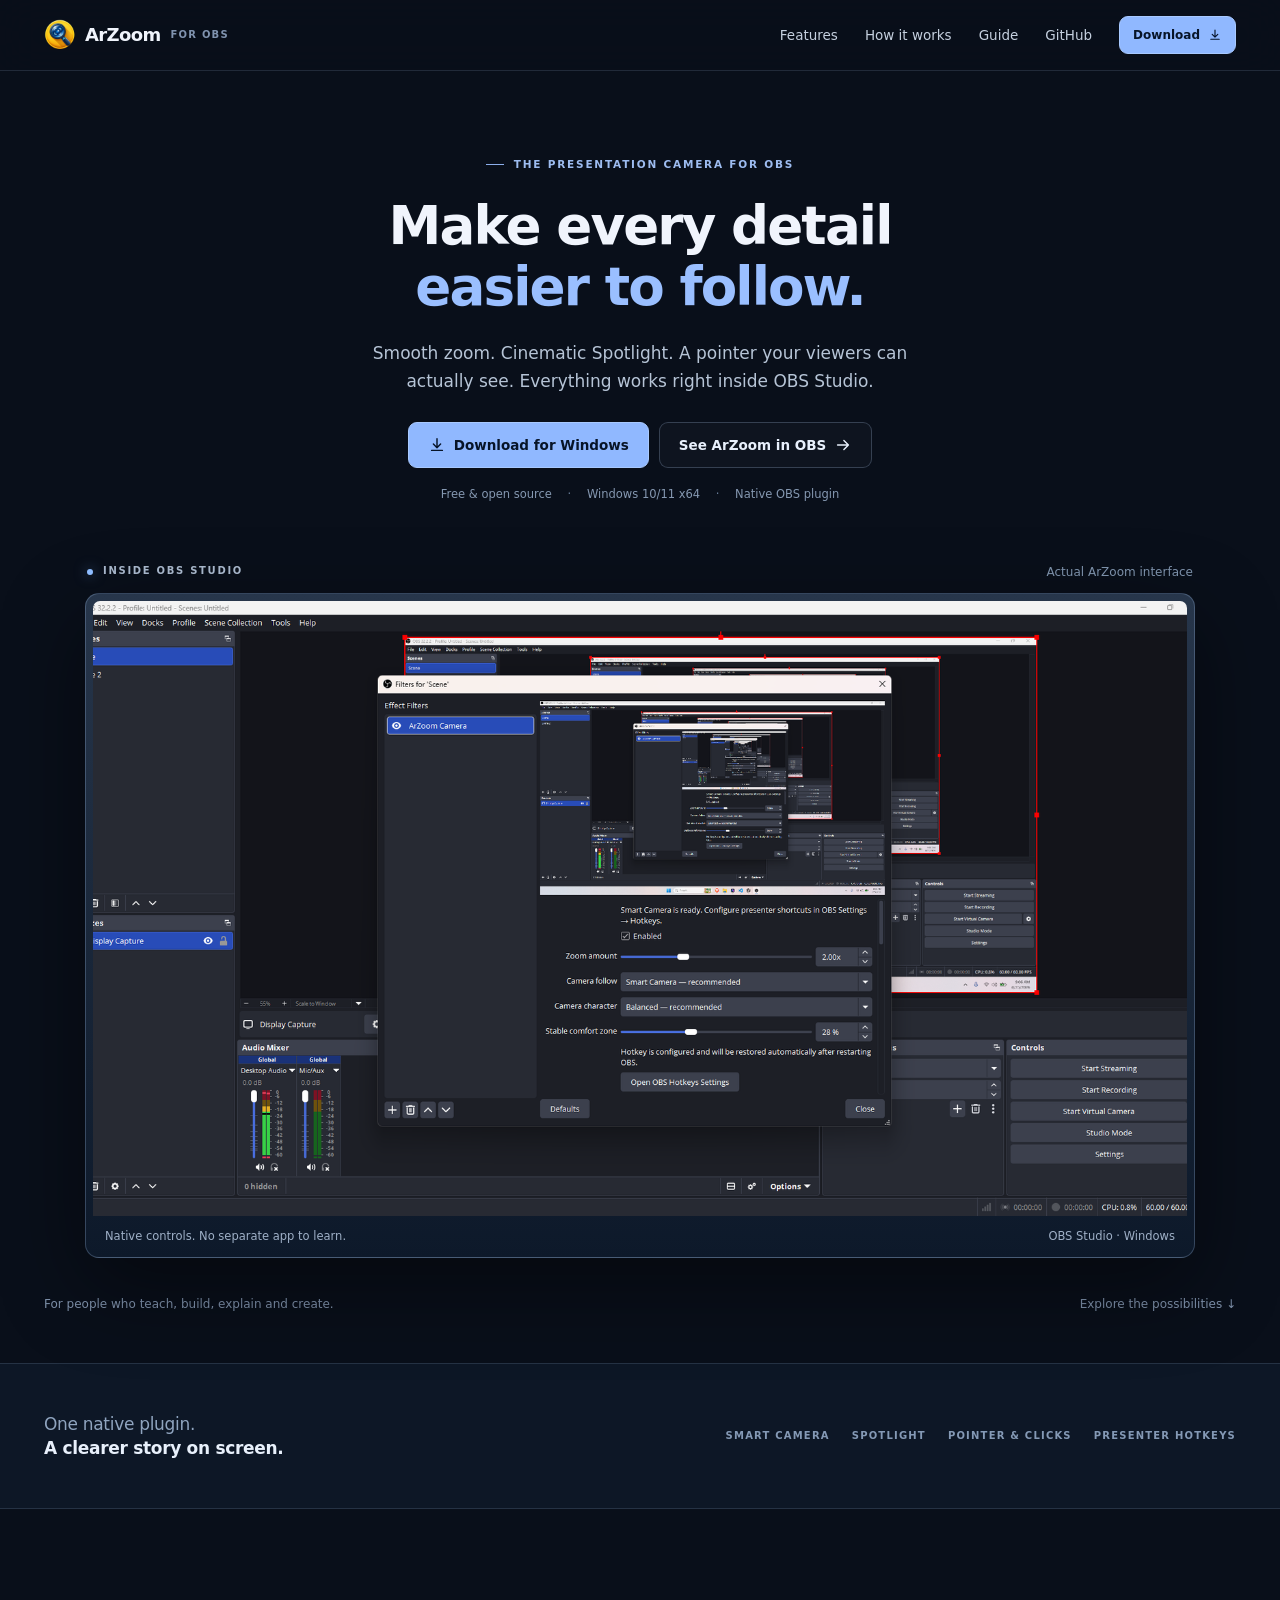
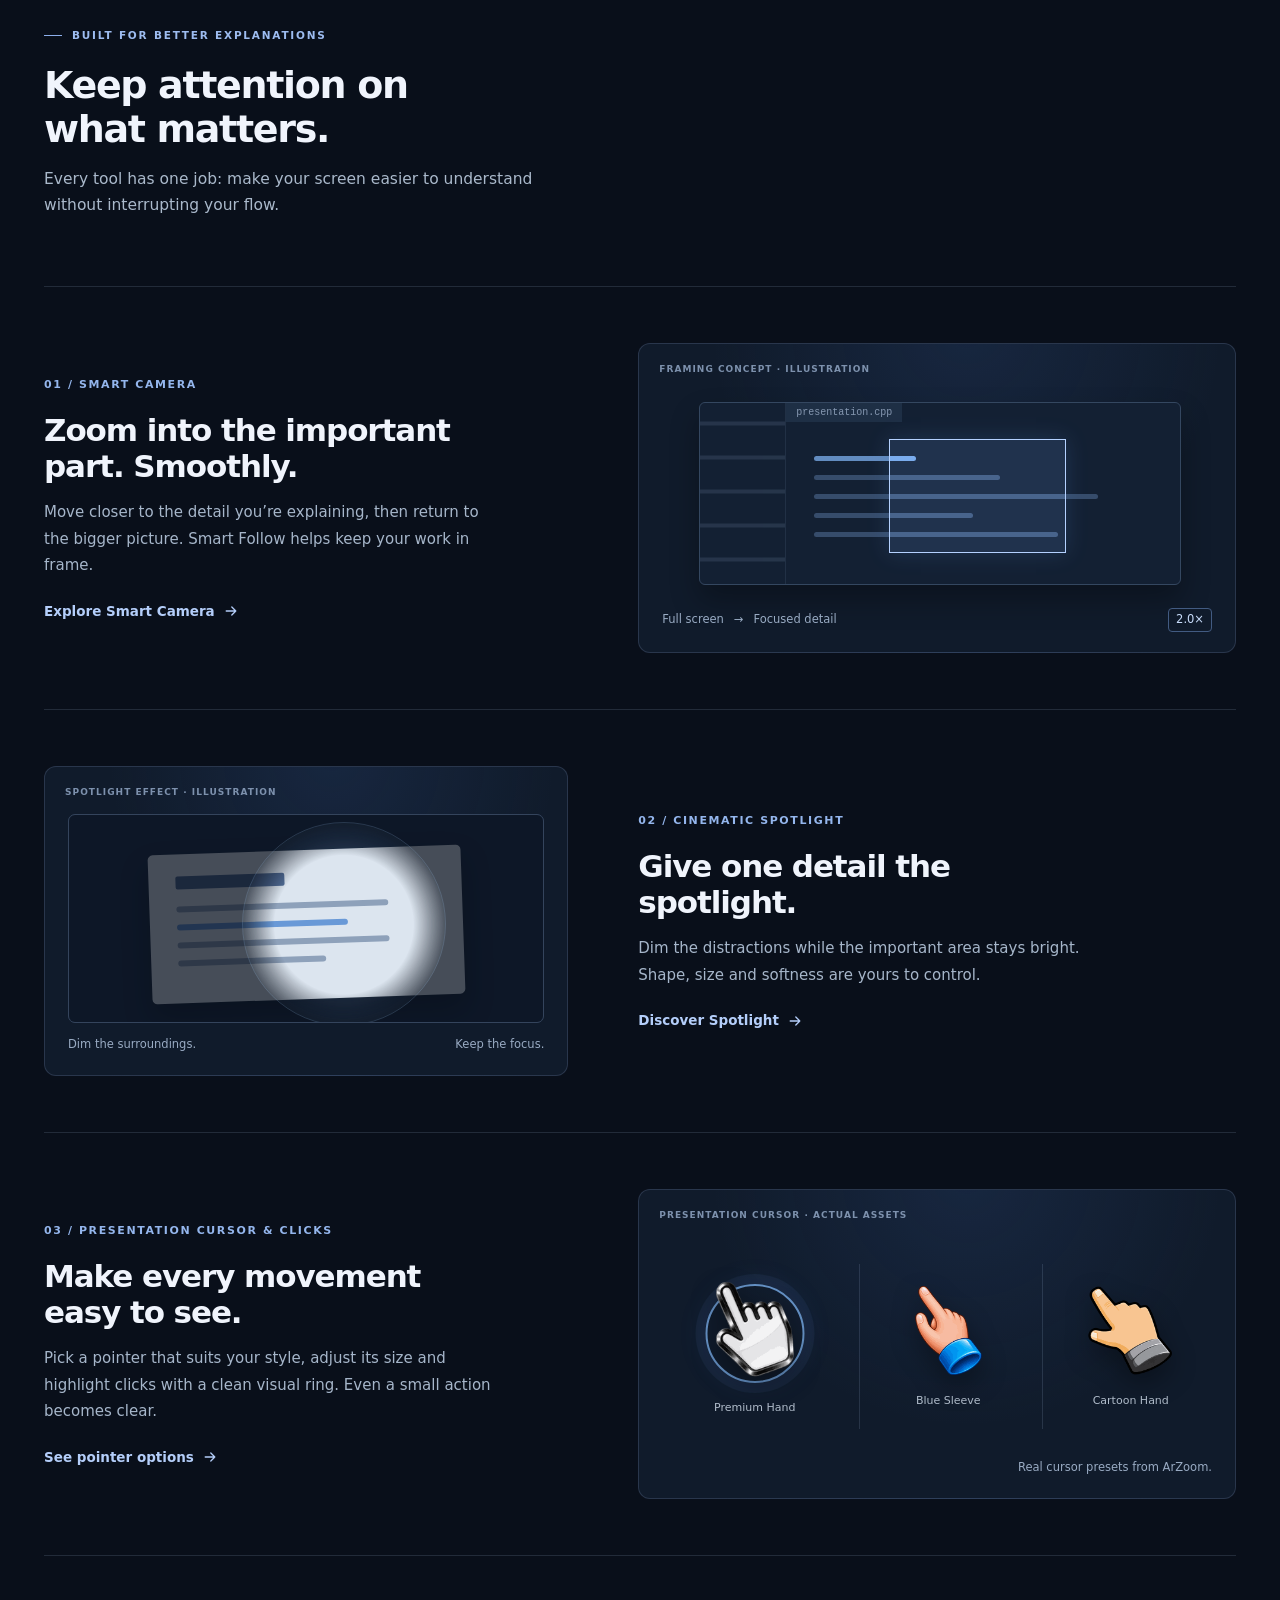
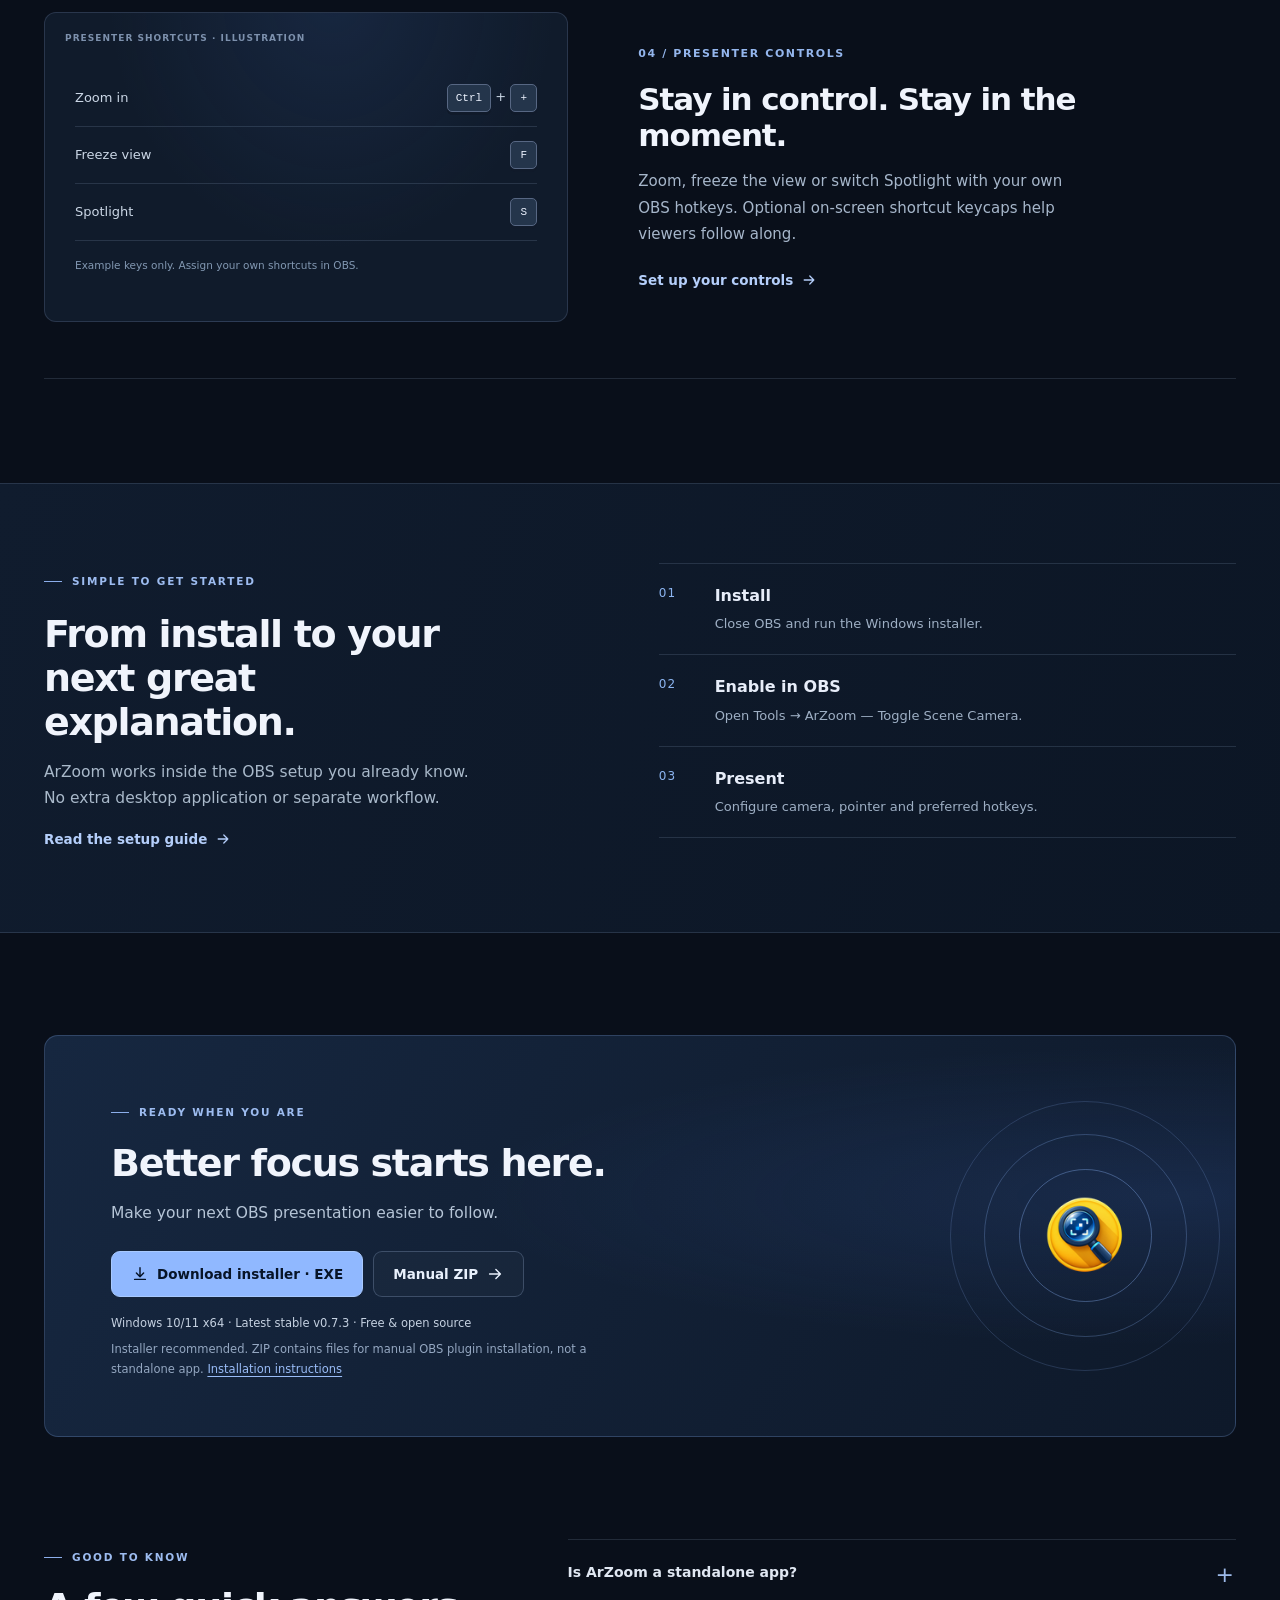
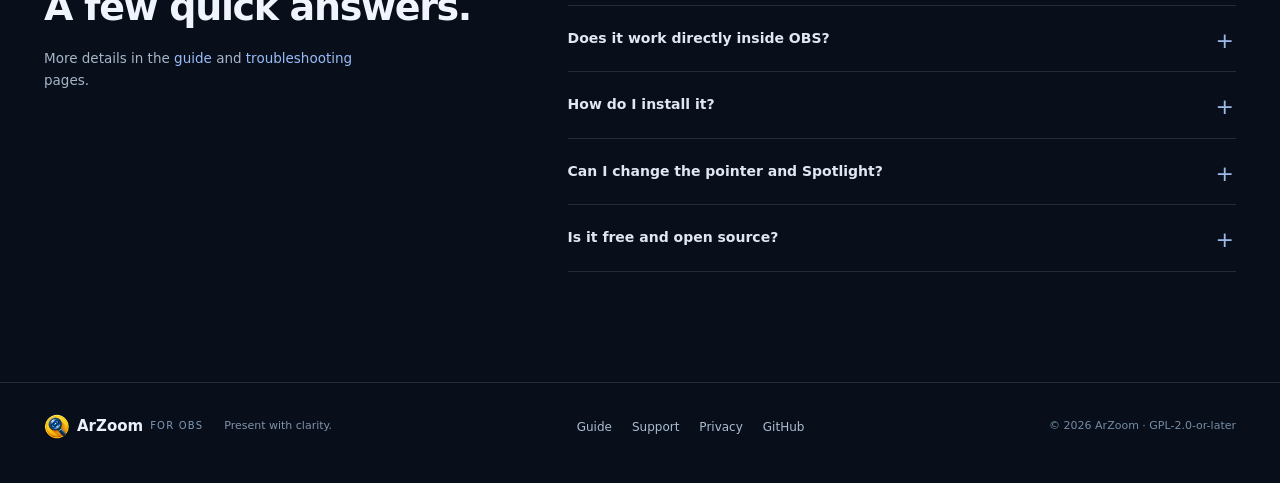
==== commit 0ea42b09: "perf(site): preload real OBS hero image" ====
--- a/docs/index.html
+++ b/docs/index.html
@@ -13,6 +13,7 @@
   <link rel="icon" href="assets/favicon-192.png" type="image/png" sizes="192x192">
   <link rel="icon" href="favicon.ico" sizes="any">
   <link rel="apple-touch-icon" href="assets/apple-touch-icon.png" sizes="180x180">
+  <link rel="preload" as="image" href="assets/product-screenshot.png" fetchpriority="high">
   <link rel="stylesheet" href="styles.css">
   <link rel="stylesheet" href="landing.css">
   <script src="site.js" defer></script>
--- a/docs/landing.css
+++ b/docs/landing.css
@@ -0,0 +1,32 @@
+
+/* ArZoom Cinematic Precision: static marketing layout; docs retain their own reading styles. */
+.landing{--bg:#090f1a;--surface:#101b2a;--surface-2:#162337;--text:#f0f4fc;--muted:#a6b5ca;--brand:#87b2ff;--brand-2:#87b2ff;--line:rgba(184,208,245,.14);--max:1192px;background:#090f1a;color:#f0f4fc;font-size:15.5px;line-height:1.67;-webkit-font-smoothing:antialiased}
+.landing a{color:#99bcf7}.landing a:hover{color:#c9dcff}.landing h1,.landing h2,.landing h3{letter-spacing:-.035em;line-height:1.16}.landing h1{font-size:clamp(38px,4.2vw,56px);font-weight:570}.landing h2{font-size:clamp(27px,3.1vw,38px);font-weight:570}.landing h3{font-size:clamp(23px,2.6vw,31px);font-weight:570}.landing .container{width:min(calc(100% - 72px),1192px)}.landing svg{width:18px;height:18px;fill:none;stroke:currentColor;stroke-width:1.6;stroke-linecap:round;stroke-linejoin:round}.landing :focus-visible{outline:2px solid #c7ddff;outline-offset:4px;border-radius:5px}
+.landing .site-header{background:rgba(9,15,26,.89);border-bottom:1px solid var(--line);backdrop-filter:blur(20px)}.landing .nav{min-height:70px}.landing .brand{display:inline-flex;align-items:center;gap:9px;font-size:18px;font-weight:660;letter-spacing:-.035em}.landing .brand img{width:32px;height:32px;filter:none}.landing .brand small{margin-left:1px;color:#8093af;font-size:10px;font-weight:600;letter-spacing:.12em;text-transform:uppercase}.landing .nav-links{gap:27px;font-size:13.5px}.landing .nav-links a:not(.button){color:#c5d0df}.landing .nav-links a:not(.button):hover{color:#fff}.landing .button{border-radius:9px;min-height:46px;padding:11px 19px;font-size:13.5px;font-weight:630;box-shadow:none;white-space:nowrap}.landing .button.primary{background:#90b8ff;color:#071428;border-color:#a8c9ff}.landing .button.primary:hover{background:#b3d0ff;color:#061225;box-shadow:0 6px 25px rgba(92,138,221,.22)}.landing .button.outline{background:rgba(255,255,255,.025);color:#e8f0fc;border:1px solid rgba(181,206,245,.23)}.landing .button.outline:hover{background:rgba(132,175,237,.09);border-color:rgba(181,206,245,.45)}.landing .button.small{min-height:35px;padding:8px 13px;font-size:12px}.landing .button.small svg{width:14px;height:14px}.landing .button:hover{transform:translateY(-1px)}.landing .button:active{transform:translateY(0)}.landing .menu-toggle{display:none;border:1px solid var(--line);background:transparent;border-radius:7px;width:41px;height:41px;align-items:center;justify-content:center;flex-direction:column;gap:4px;cursor:pointer}.landing .menu-toggle span{width:18px;height:1.5px;background:#e0e9f6;border-radius:2px}.landing .menu-toggle[aria-expanded=true] span:first-child{transform:translateY(5.5px) rotate(45deg)}.landing .menu-toggle[aria-expanded=true] span:nth-child(2){opacity:0}.landing .menu-toggle[aria-expanded=true] span:nth-child(3){transform:translateY(-5.5px) rotate(-45deg)}
+.landing .hero{display:block;padding:85px 0 0}.landing .hero-copy{margin:0 auto 57px;max-width:820px;text-align:center}.landing .eyebrow{display:flex;align-items:center;gap:10px;color:#9dbcf0;font-size:10.5px;font-weight:680;letter-spacing:.17em;text-transform:uppercase}.landing .eyebrow:before{display:none}.landing .eyebrow-line{width:18px;height:1px;flex:none;background:#8caeeb}.landing .hero .eyebrow{justify-content:center;margin:0 0 22px}.landing .hero h1{font-size:clamp(38px,4.15vw,55px);margin:0 0 20px;font-weight:575}.landing .hero h1 em{font-style:normal;color:#9abfff}.landing .hero-lead{max-width:570px;margin:0 auto;color:#b6c4d6;font-size:17px;line-height:1.65}.landing .hero-actions{display:flex;justify-content:center;flex-wrap:wrap;gap:10px;margin-top:27px}.landing .hero-micro{margin:17px auto 0;color:#8598b1;font-size:11.5px}.landing .hero-micro span{padding-inline:12px;color:#667b96}
+.landing .hero-stage{max-width:1110px;margin:auto;position:relative}.landing .hero-stage:before{content:"";position:absolute;inset:20% 9% 5%;z-index:-1;pointer-events:none;background:radial-gradient(ellipse,rgba(57,108,205,.2),transparent 67%);filter:blur(45px)}.landing .stage-label{display:flex;align-items:center;gap:10px;margin:0 2px 11px;color:#a6b5c9;font-size:10px;letter-spacing:.17em;font-weight:620}.landing .stage-label>span:last-child{margin-left:auto;color:#7c90a9;letter-spacing:0;text-transform:none;font-size:12px;font-weight:420}.landing .status-dot{width:6px;height:6px;border-radius:50%;background:#8ebcff;box-shadow:0 0 13px rgba(134,184,255,.55)}.landing .product-window{overflow:hidden;padding:7px 7px 0;margin:0;background:linear-gradient(#27364b,#0d192a);border:1px solid rgba(173,202,248,.25);border-radius:14px;box-shadow:0 28px 85px rgba(0,0,0,.45)}.landing .product-window img{display:block;width:100%;height:auto;aspect-ratio:16/9;object-fit:cover;border-radius:7px 7px 0 0;background:#222b38}.landing .product-window figcaption{display:flex;justify-content:space-between;gap:12px;padding:11px 12px;color:#9fb0c7;font-size:11.5px;border:0}.landing .hero-tail{display:flex;justify-content:space-between;gap:18px;padding:36px 0 49px;color:#8093ad;font-size:12px}
+.landing .capability-band{background:#0d1726;border-block:1px solid var(--line)}.landing .capability-band>.container{display:flex;align-items:center;justify-content:space-between;gap:30px;min-height:144px}.landing .capability-band p{font-size:17px;line-height:1.45;letter-spacing:-.018em;color:#8fa4bf;margin:0}.landing .capability-band strong{font-weight:550;color:#e8f0fb}.landing .capability-band .container>div{display:flex;flex-wrap:wrap;justify-content:flex-end;gap:22px}.landing .capability-band .container>div span{font-size:10px;letter-spacing:.12em;color:#8499b5;font-weight:650}
+.landing .features{padding:107px 0 104px}.landing .features>.eyebrow{margin-bottom:19px}.landing .features>h2{margin:0 0 13px}.landing .features-lead{max-width:510px;color:#aab9cb;font-size:15.5px;margin-bottom:67px}.landing .chapter{display:grid;grid-template-columns:minmax(0,1fr) minmax(0,1.14fr);gap:70px;align-items:center;padding:56px 0;border-top:1px solid var(--line)}.landing .chapter:last-child{border-bottom:1px solid var(--line)}.landing .chapter.reverse .chapter-copy{grid-column:2;grid-row:1}.landing .chapter.reverse .chapter-visual{grid-column:1;grid-row:1}.landing .chapter-copy{max-width:450px}.landing .chapter-number{display:inline-block;margin-bottom:19px;color:#94b6ed;font-size:11px;font-weight:660;letter-spacing:.145em}.landing .chapter-copy h3{margin:0 0 14px}.landing .chapter-copy>p{color:#a6b6ca;margin:0 0 20px;font-size:15px;line-height:1.77}.landing .chapter-copy>a,.landing .inline-link{display:inline-flex;align-items:center;gap:8px;color:#b4cefa;font-size:13.5px;font-weight:570}.landing .chapter-copy>a svg,.landing .inline-link svg{width:16px;height:16px;transition:transform .2s}.landing .chapter-copy>a:hover svg,.landing .inline-link:hover svg{transform:translateX(3px)}.landing .chapter-visual{position:relative;min-width:0;height:310px;overflow:hidden;background:radial-gradient(ellipse at 55% -5%,rgba(56,91,158,.18),transparent 55%),#101b2b;border:1px solid rgba(163,191,238,.17);border-radius:12px}.landing .visual-label{position:absolute;top:18px;left:20px;color:#7d91ad;font-size:9px;font-weight:670;letter-spacing:.115em;z-index:3}.landing .diagram-foot{position:absolute;bottom:20px;left:23px;right:23px;display:flex;gap:10px;align-items:center;color:#99abc3;font-size:11.5px}.landing .diagram-foot span:last-child{margin-left:auto}.landing .diagram-foot em{margin-left:auto;font-style:normal;border:1px solid #425b82;border-radius:4px;color:#c8dcfa;padding:1px 7px}
+.landing .camera-canvas{position:absolute;top:58px;bottom:67px;left:10%;right:9%;border:1px solid #344760;border-radius:6px;display:flex;overflow:hidden;background:#18263b;box-shadow:0 15px 29px rgba(0,0,0,.29)}.landing .demo-rail{width:18%;border-right:1px solid #344760;background:repeating-linear-gradient(180deg,transparent 0 18px,#3e506b 19px 22px,transparent 23px 34px);opacity:.62}.landing .demo-editor{flex:1;position:relative;display:flex;flex-direction:column;gap:14px;padding:28px 28px 12px}.landing .demo-editor>span{position:absolute;left:0;top:0;background:#263851;color:#a6bad7;padding:4px 10px;font:10px ui-monospace,monospace}.landing .demo-editor i{height:5px;border-radius:3px;background:#445d81;width:72%}.landing .demo-editor i:nth-of-type(1){margin-top:25px;width:30%;background:#7baceb}.landing .demo-editor i:nth-of-type(2){width:55%}.landing .demo-editor i:nth-of-type(3){width:84%}.landing .demo-editor i:nth-of-type(4){width:47%}.landing .demo-editor b{position:absolute;left:26%;top:20%;width:45%;height:63%;border:1.5px solid #b4d1ff;background:rgba(108,166,250,.09);box-shadow:0 0 0 999px rgba(4,11,21,.2),0 0 20px rgba(89,146,230,.23)}
+.landing .spotlight-stage{position:absolute;inset:47px 23px 52px;overflow:hidden;border:1px solid #34445c;border-radius:7px;background:#253750}.landing .mock-document{position:absolute;top:17%;left:17%;width:66%;height:72%;padding:22px 27px;background:#dce5ef;border-radius:5px;display:flex;flex-direction:column;gap:12px;transform:rotate(-2deg);box-shadow:0 15px 28px rgba(0,0,0,.27)}.landing .mock-document b{height:13px;width:42%;background:#526d96;border-radius:2px;margin-bottom:5px}.landing .mock-document i{height:6px;width:82%;background:#8ea1ba;border-radius:3px}.landing .mock-document i:nth-of-type(2){width:66%;background:#6999d7}.landing .mock-document i:nth-of-type(4){width:57%}.landing .spotlight-shade{position:absolute;inset:0;background:rgba(4,10,21,.69);-webkit-mask-image:radial-gradient(circle 102px at 58% 53%,transparent 0 68%,#000 100%);mask-image:radial-gradient(circle 102px at 58% 53%,transparent 0 68%,#000 100%)}.landing .spotlight-circle{position:absolute;left:calc(58% - 102px);top:calc(53% - 102px);width:204px;height:204px;border:1px solid rgba(168,207,255,.18);border-radius:50%;box-shadow:inset 0 0 22px rgba(187,223,255,.07)}
+.landing .cursor-gallery{height:100%;display:grid;grid-template-columns:1.12fr 1fr 1fr;align-items:center;padding:47px 16px 42px;gap:5px}.landing .cursor-cell{display:flex;position:relative;flex-direction:column;align-items:center;justify-content:center;min-height:165px;gap:14px;border-left:1px solid var(--line)}.landing .cursor-cell:first-child{border:0}.landing .cursor-cell img{position:relative;z-index:1;display:block;width:95px;height:95px;object-fit:contain;filter:drop-shadow(0 10px 13px rgba(0,0,0,.35))}.landing .cursor-cell:first-child img{width:110px;height:110px}.landing .cursor-cell small{color:#b1bdcb;font-size:11px}.landing .click-halo{position:absolute;width:99px;height:99px;top:20px;left:50%;transform:translateX(-50%);border:2px solid rgba(134,190,255,.72);border-radius:50%;box-shadow:0 0 0 10px rgba(104,155,237,.065),0 0 30px rgba(70,122,211,.12)}.landing .keys-panel{padding:57px 30px 25px}.landing .keys-panel>div{display:flex;justify-content:space-between;align-items:center;gap:15px;min-height:57px;border-bottom:1px solid var(--line);color:#cbd7e6;font-size:13px}.landing .keys-panel kbd{display:inline-grid;place-items:center;height:28px;min-width:27px;padding:0 8px;border:1px solid #576783;border-radius:5px;background:#24354b;color:#edf3ff;box-shadow:0 3px 0 #101a2a;font:11px ui-monospace,monospace}.landing .keys-panel p{font-size:10.5px;color:#8298b2;margin:16px 0 0}
+.landing .steps-band{border-block:1px solid var(--line);background:linear-gradient(110deg,#101c2e,#0c1625)}.landing .steps-layout{display:grid;grid-template-columns:.9fr 1fr;gap:95px;padding:79px 0}.landing .steps-layout h2{max-width:440px;margin:21px 0 16px}.landing .steps-layout>div>p:not(.eyebrow){max-width:450px;color:#a9b9ca}.landing .steps-layout ol{list-style:none;margin:0;padding:0}.landing .steps-layout li{display:grid;grid-template-columns:46px 1fr;column-gap:10px;padding:19px 0;border-bottom:1px solid var(--line)}.landing .steps-layout li:first-child{border-top:1px solid var(--line)}.landing .steps-layout li span{grid-row:span 2;color:#8cb5f1;font-size:12px;letter-spacing:.1em}.landing .steps-layout li strong{font-size:16px;color:#e7edf9;font-weight:560}.landing .steps-layout li p{font-size:13px;color:#9eafc4;margin:4px 0 0}
+.landing .download-section{padding:102px 0}.landing .download-panel{position:relative;overflow:hidden;border:1px solid rgba(141,181,244,.23);border-radius:14px;background:radial-gradient(ellipse at 95% 40%,rgba(62,103,186,.2),transparent 44%),linear-gradient(120deg,#162740,#0e192a);padding:57px 66px}.landing .download-panel>div:first-child{max-width:660px;position:relative;z-index:2}.landing .download-panel h2{margin:20px 0 13px}.landing .download-panel>div:first-child>p:not(.eyebrow){color:#b6c5d7}.landing .download-actions{display:flex;flex-wrap:wrap;gap:10px;margin:24px 0 17px}.landing .download-note{font-size:11.5px!important;margin:0;color:#c5d1e1!important}.landing .download-help{font-size:11.5px!important;max-width:540px;margin:7px 0 0;color:#94a7c1!important}.landing .download-help a{text-decoration:underline;text-underline-offset:3px}.landing .download-orbit{position:absolute;right:0;top:50%;transform:translateY(-50%);width:300px;height:300px;display:grid;place-items:center}.landing .download-orbit>div{position:absolute;border:1px solid rgba(142,184,253,.18);border-radius:50%;width:270px;height:270px}.landing .download-orbit>div:nth-child(2){width:203px;height:203px;border-color:rgba(142,184,253,.26)}.landing .download-orbit>div:nth-child(3){width:133px;height:133px;border-color:rgba(142,184,253,.36)}.landing .download-orbit img{width:82px;height:82px}
+.landing .faq-section{display:grid;grid-template-columns:.8fr 1.2fr;gap:78px;padding-bottom:110px}.landing .faq-section h2{margin:18px 0}.landing .faq-section>div:first-child>p:not(.eyebrow){font-size:13.5px;max-width:310px;color:#a5b6c9}.landing .faq-answers{border-top:1px solid var(--line)}.landing .faq-answers details{border-bottom:1px solid var(--line);padding:0}.landing .faq-answers summary{position:relative;list-style:none;cursor:pointer;padding:21px 30px 21px 0;color:#e0e7f2;font-size:14px;font-weight:560}.landing .faq-answers summary::-webkit-details-marker{display:none}.landing .faq-answers summary:after{content:"+";position:absolute;right:2px;top:17px;color:#9db9e8;font-size:22px;font-weight:400}.landing .faq-answers details[open] summary:after{content:"−"}.landing .faq-answers p{color:#aabbd0;font-size:13.5px;margin:0 22px 21px 0}.landing .site-footer{border-top:1px solid var(--line);padding:31px 0 43px}.landing .footer-row{display:flex;align-items:center;justify-content:space-between;gap:24px}.landing .footer-brand{display:flex;align-items:center;gap:7px}.landing .footer-brand img{width:26px;height:26px}.landing .footer-brand strong{color:#eaf2fc;font-size:15px;font-weight:650}.landing .footer-brand span{color:#8099b6;font-size:10px;letter-spacing:.12em;text-transform:uppercase}.landing .footer-brand small{margin-left:14px;color:#7f92ab;font-size:11px}.landing .footer-links{display:flex;gap:20px;flex-wrap:wrap}.landing .footer-links a{font-size:12px;color:#aabdd1}.landing .footer-row>small{font-size:11px;color:#758ca4;white-space:nowrap}
+@media(max-width:1050px){.landing .container{width:min(calc(100% - 52px),1192px)}.landing .nav-links{gap:19px}.landing .chapter{gap:36px}.landing .download-orbit{opacity:.3;right:-40px}.landing .capability-band .container>div{gap:12px}}
+@media(max-width:860px){.landing .nav{min-height:64px}.landing .menu-toggle{display:flex}.landing .nav-links{display:none;position:absolute;top:100%;left:0;right:0;padding:15px 25px 22px;background:#101b2b;border-bottom:1px solid #31445c;box-shadow:0 22px 32px rgba(0,0,0,.3);flex-direction:column;gap:0;align-items:stretch}.landing .nav-links.open{display:flex}.landing .nav-links>a:not(.button){padding:12px 5px;font-size:15px}.landing .nav-links .button{margin:12px 0 0}.landing .hero{padding-top:65px}.landing .capability-band>.container{display:block;padding:25px 0}.landing .capability-band .container>div{justify-content:flex-start;margin-top:20px}.landing .chapter{grid-template-columns:1fr;gap:24px;padding:45px 0}.landing .chapter.reverse .chapter-copy,.landing .chapter.reverse .chapter-visual{grid-column:1;grid-row:auto}.landing .chapter-copy{max-width:600px}.landing .chapter-visual{height:310px;max-width:720px;width:100%}.landing .steps-layout{gap:40px}.landing .faq-section{gap:38px}}
+@media(max-width:640px){.landing .container{width:min(calc(100% - 32px),1192px)}.landing .hero{padding-top:51px}.landing .hero-copy{margin-bottom:42px}.landing .hero .eyebrow{font-size:9px;letter-spacing:.13em}.landing .hero h1{font-size:clamp(35px,8vw,44px);letter-spacing:-.05em}.landing .hero-lead{font-size:15px}.landing .hero-actions{flex-direction:column}.landing .hero-actions .button{width:100%}.landing .hero-micro{font-size:10.5px}.landing .hero-micro span{padding-inline:4px}.landing .stage-label{font-size:9px}.landing .stage-label>span:last-child{display:none}.landing .product-window{padding:4px 4px 0;border-radius:9px}.landing .product-window img{border-radius:5px 5px 0 0}.landing .product-window figcaption{font-size:9px;padding:9px 6px}.landing .product-window figcaption span:last-child{display:none}.landing .hero-tail{padding:25px 0 28px;font-size:11px}.landing .hero-tail span:last-child{display:none}.landing .capability-band p{font-size:16px}.landing .capability-band .container>div{gap:10px 14px}.landing .capability-band .container>div span{font-size:9px}.landing .features{padding:70px 0}.landing .features-lead{font-size:14.5px;margin-bottom:36px}.landing .chapter{padding:39px 0}.landing .chapter-copy h3{font-size:24px}.landing .chapter-copy>p{font-size:14px}.landing .chapter-visual{height:265px}.landing .visual-label{top:13px;left:15px;font-size:8px}.landing .camera-canvas{top:47px;bottom:56px;left:7%;right:7%}.landing .spotlight-stage{inset:43px 16px 46px}.landing .spotlight-circle{width:170px;height:170px;left:calc(58% - 85px);top:calc(53% - 85px)}.landing .spotlight-shade{-webkit-mask-image:radial-gradient(circle 85px at 58% 53%,transparent 0 68%,#000 100%);mask-image:radial-gradient(circle 85px at 58% 53%,transparent 0 68%,#000 100%)}.landing .mock-document{padding:16px 20px;gap:9px}.landing .cursor-gallery{padding:43px 7px 33px;gap:0}.landing .cursor-cell{min-height:140px}.landing .cursor-cell img{width:67px;height:67px}.landing .cursor-cell:first-child img{width:80px;height:80px}.landing .cursor-cell small{font-size:9px}.landing .click-halo{width:83px;height:83px;top:24px}.landing .keys-panel{padding:46px 18px 20px}.landing .keys-panel>div{min-height:51px}.landing .keys-panel kbd{height:26px;min-width:23px;padding:0 5px}.landing .steps-layout{grid-template-columns:1fr;gap:24px;padding:60px 0}.landing .steps-layout>div>p:not(.eyebrow){font-size:14px}.landing .download-section{padding:70px 0}.landing .download-panel{padding:38px 22px}.landing .download-orbit{display:none}.landing .download-actions{display:flex;flex-direction:column}.landing .download-actions .button{width:100%}.landing .download-panel h2{font-size:29px}.landing .faq-section{grid-template-columns:1fr;gap:22px;padding-bottom:78px}.landing .faq-section h2{font-size:28px}.landing .footer-row{align-items:flex-start;flex-wrap:wrap}.landing .footer-brand{width:100%}.landing .footer-row>small{width:100%}}
+@media(max-width:360px){.landing .container{width:calc(100% - 26px)}.landing .hero h1{font-size:34px}.landing .hero-lead{font-size:14px}.landing .hero-micro{line-height:1.5}.landing .chapter-visual{height:245px}.landing .diagram-foot{font-size:9px;left:14px;right:14px}.landing .cursor-cell small{font-size:8px}.landing .download-panel{padding:32px 17px}}
+@media(prefers-reduced-motion:reduce){.landing *,.landing *:before,.landing *:after{animation:none!important;transition:none!important}}
+
+
+/* Documentation: preserve all existing guide/help content, unify the premium shell. */
+.docs{--bg:#090f1a;--surface:#111d2e;--surface-2:#162438;--text:#eff4fc;--muted:#a8b9cb;--brand:#91b8ff;--brand-2:#91b8ff;--line:rgba(182,207,246,.14);--max:1192px;background:#090f1a;color:#eff4fc;-webkit-font-smoothing:antialiased}
+.docs .site-header{background:rgba(9,15,26,.9);border-bottom:1px solid var(--line);backdrop-filter:blur(20px)}.docs .nav{min-height:70px}.docs .brand{display:inline-flex;align-items:center;gap:9px;font-size:18px;font-weight:660;letter-spacing:-.035em}.docs .brand img{width:32px;height:32px;filter:none}.docs .brand small{font-size:10px;color:#8497b0;text-transform:uppercase;letter-spacing:.12em;font-weight:600}.docs .nav-links{gap:27px;font-size:13.5px}.docs .nav-links a:not(.button){color:#bfcee1}.docs .nav-links a:not(.button):hover{color:white}.docs .button{border-radius:9px;font-size:13px;font-weight:640}.docs .button.primary{color:#09182e;background:#90b8ff}.docs .button.primary:hover{background:#b1ceff}.docs .button.secondary{background:rgba(255,255,255,.035);color:#f0f4fc}.docs .menu-toggle{display:none;align-items:center;justify-content:center;flex-direction:column;gap:4px;width:41px;height:41px;background:transparent;border:1px solid var(--line);border-radius:8px}.docs .menu-toggle span{width:18px;height:1.5px;background:#e5eefa}.docs .menu-toggle[aria-expanded=true] span:first-child{transform:translateY(5.5px) rotate(45deg)}.docs .menu-toggle[aria-expanded=true] span:nth-child(2){opacity:0}.docs .menu-toggle[aria-expanded=true] span:last-child{transform:translateY(-5.5px) rotate(-45deg)}
+.docs .page-hero{padding:75px 0 30px;max-width:850px}.docs .page-hero .eyebrow{font-weight:650;letter-spacing:.13em;font-size:10px;color:#9ebbf1}.docs .page-hero .eyebrow:before{width:17px;height:1px;border-radius:0;box-shadow:none}.docs .page-hero h1{font-size:clamp(30px,3.1vw,42px);font-weight:570;margin:18px 0 13px;letter-spacing:-.035em}.docs .page-hero .lead{color:#b1c0d0;font-size:16px;line-height:1.7}.docs .prose{max-width:850px;padding-bottom:100px}.docs .prose h2{font-size:24px;font-weight:580;margin-top:47px}.docs .prose h3{font-size:19px;font-weight:580;margin-top:29px}.docs .prose p,.docs .prose li{color:#adbdcf}.docs .prose a:not(.button){text-decoration:underline;text-decoration-color:rgba(155,183,226,.4);text-underline-offset:3px}.docs .prose code,.docs .prose kbd{font-size:12px;background:#192b40}.docs .callout{border-left:3px solid #87b2ff;border-radius:0 8px 8px 0;background:#14253a}.docs .callout.warning{border-left-color:#deb163;background:#2c271f}.docs .site-footer{padding:30px 0 42px}.docs .footer-links a{font-size:12px;color:#b5c4d7}
+@media(max-width:900px){.docs .nav-links a:not(.button){display:inline}}
+@media(max-width:860px){.docs .container{width:min(calc(100% - 40px),1192px)}.docs .nav{min-height:64px}.docs .menu-toggle{display:flex}.docs .nav-links{display:none;position:absolute;top:100%;left:0;right:0;padding:15px 25px 22px;background:#101b2b;border-bottom:1px solid #34465d;box-shadow:0 22px 30px rgba(0,0,0,.3);flex-direction:column;align-items:stretch;gap:0}.docs .nav-links.open{display:flex}.docs .nav-links a:not(.button){display:block;padding:12px 5px;font-size:15px}.docs .nav-links .button{margin-top:12px}.docs .page-hero{padding-top:53px}.docs .prose{padding-bottom:72px}}
+@media(max-width:640px){.docs .container{width:calc(100% - 32px)}.docs .brand{font-size:17px}.docs .brand img{width:29px;height:29px}.docs .page-hero h1{font-size:31px}.docs .page-hero .lead{font-size:14.5px}.docs .prose h2{font-size:21px}.docs .prose .button{width:100%;margin:3px 0}.docs .footer-row{align-items:flex-start;flex-direction:column}}
+
+/* The original shared stylesheet hides plain nav links below 900px. Restore them only when the new menu opens. */
+@media(max-width:860px){.landing .nav-links.open>a:not(.button){display:block}}
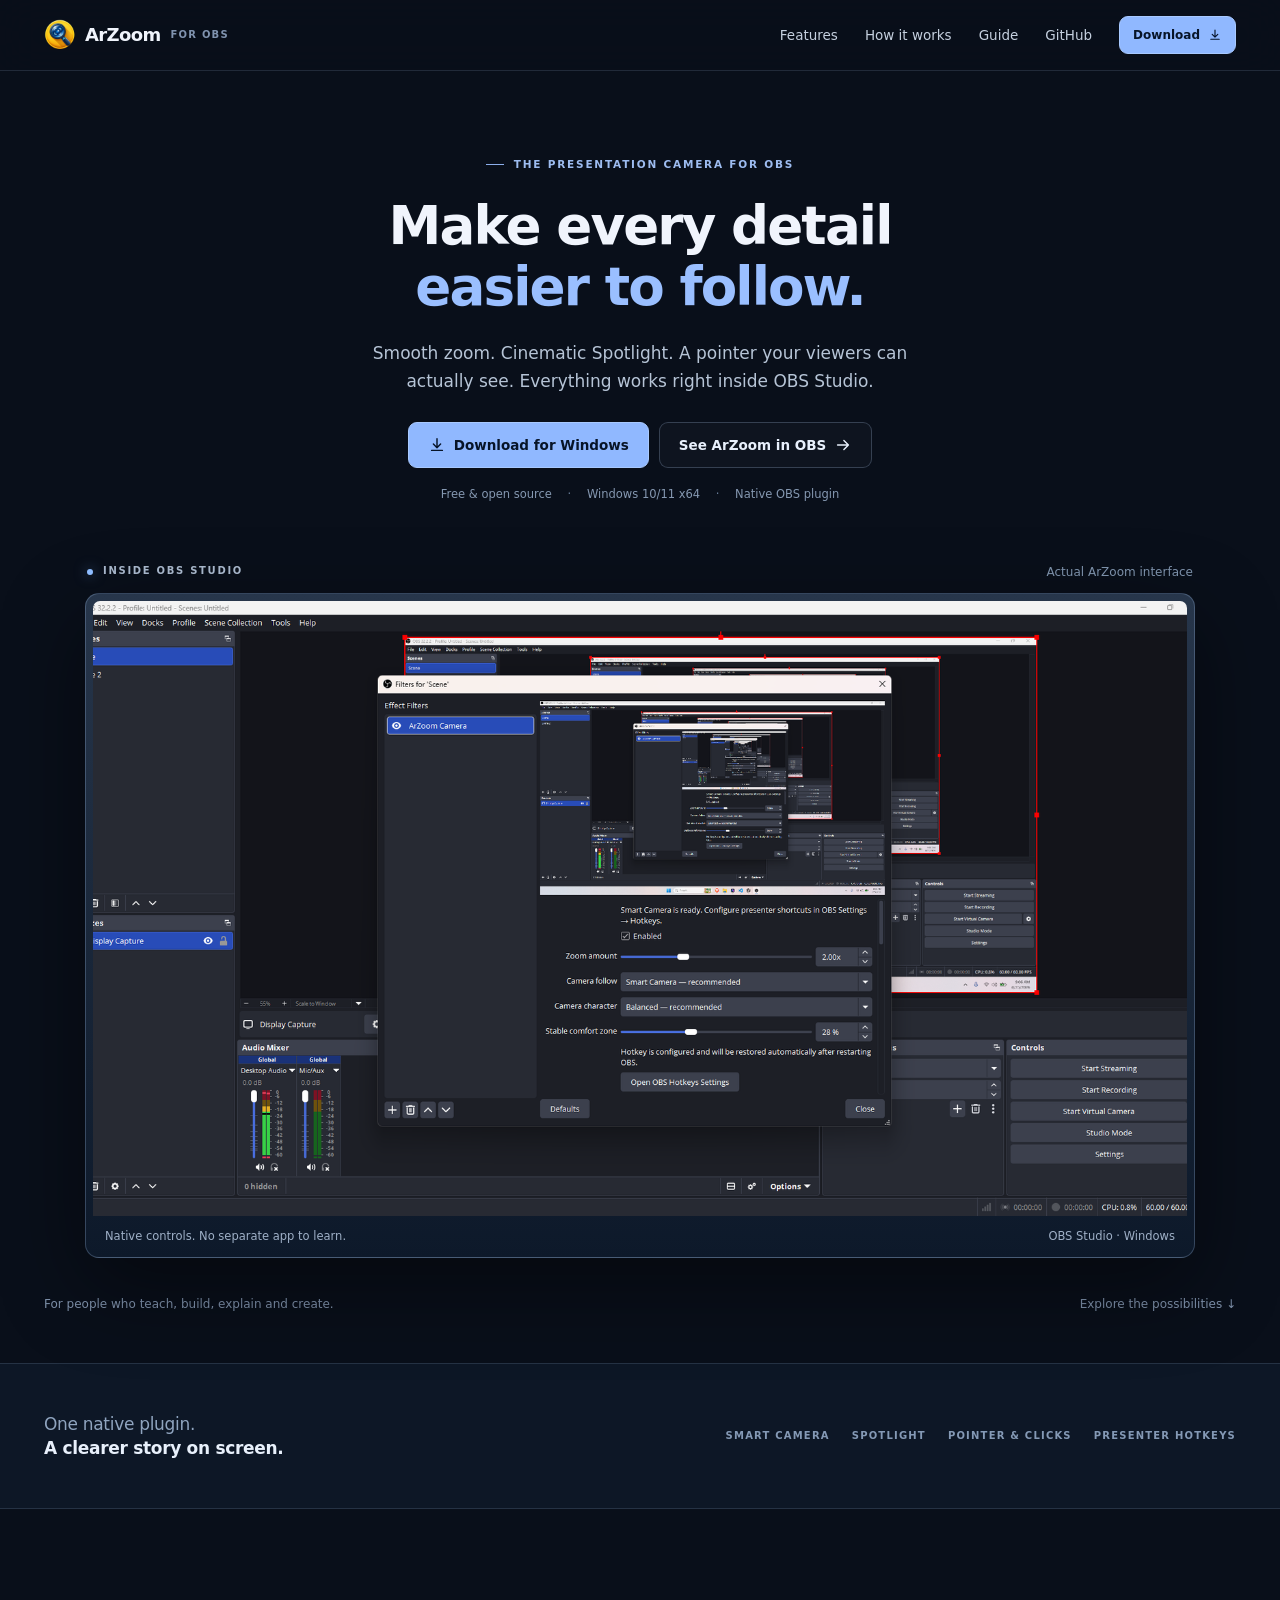
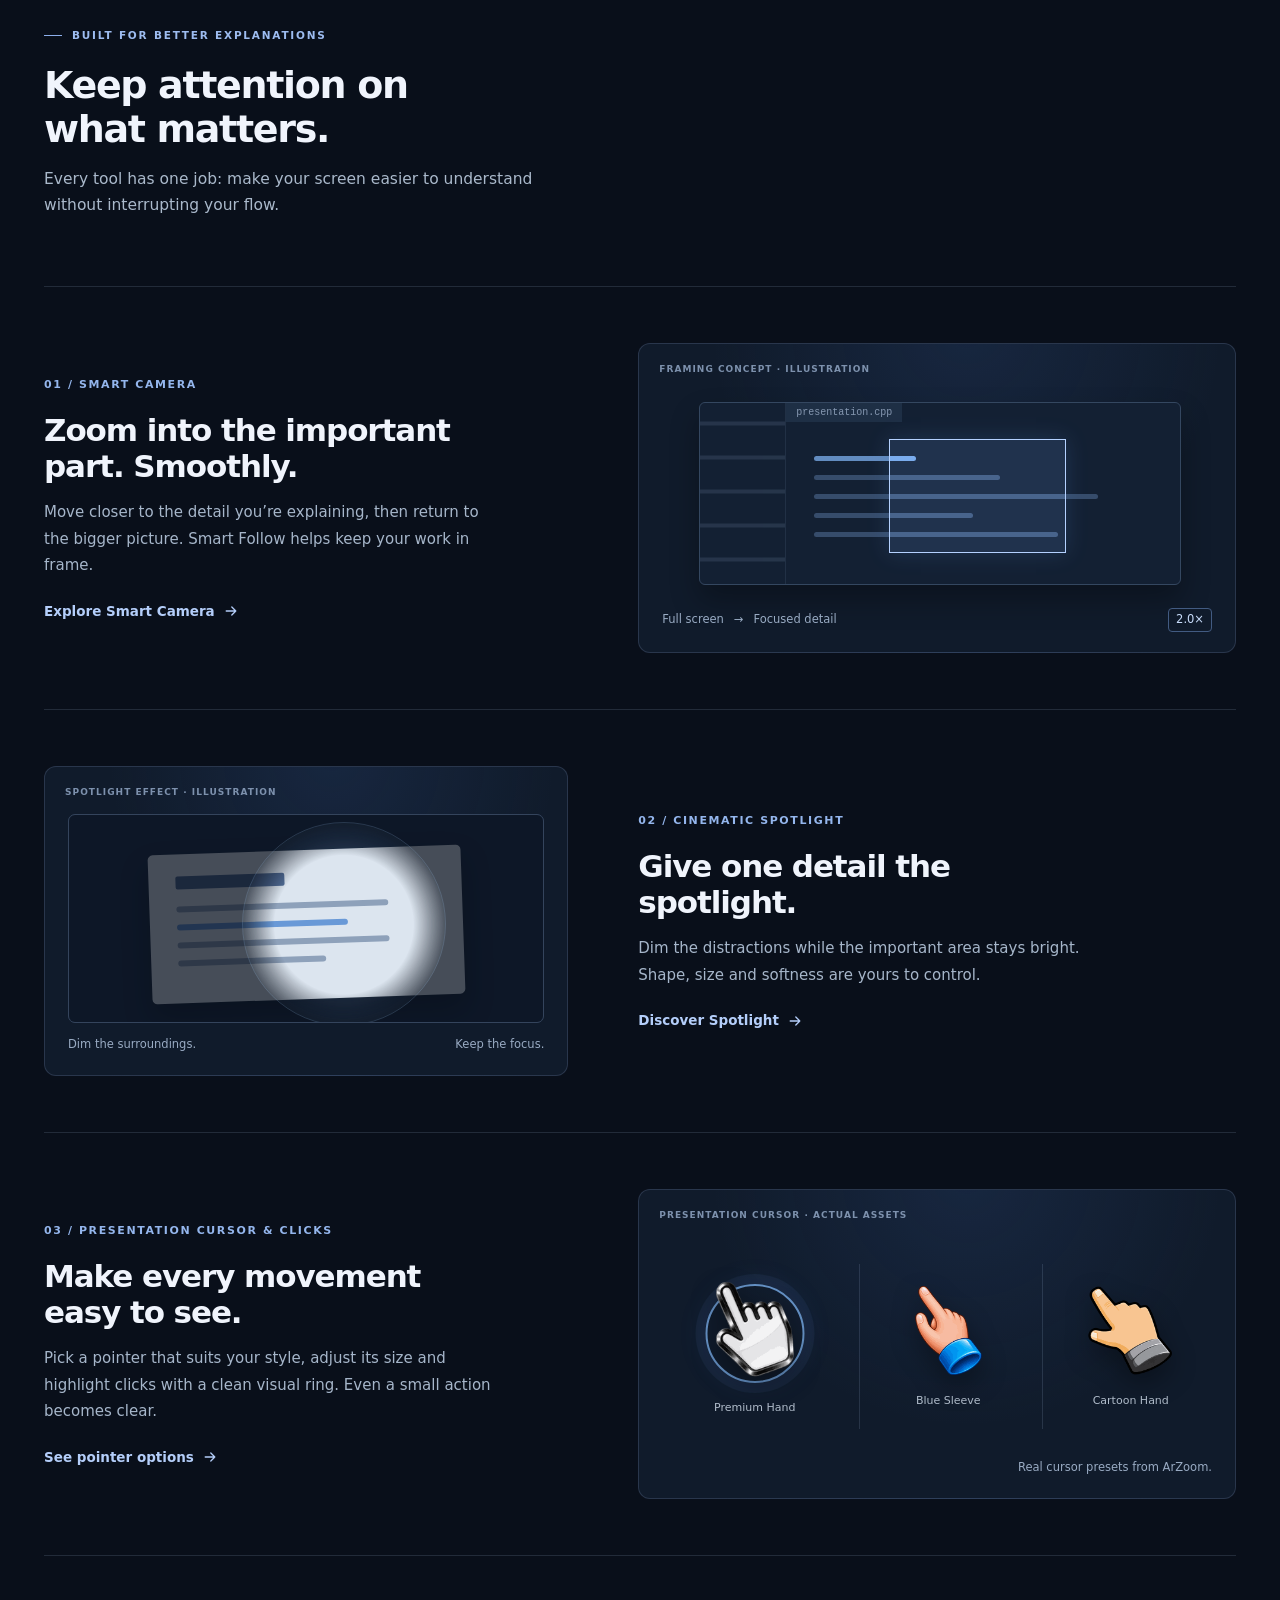
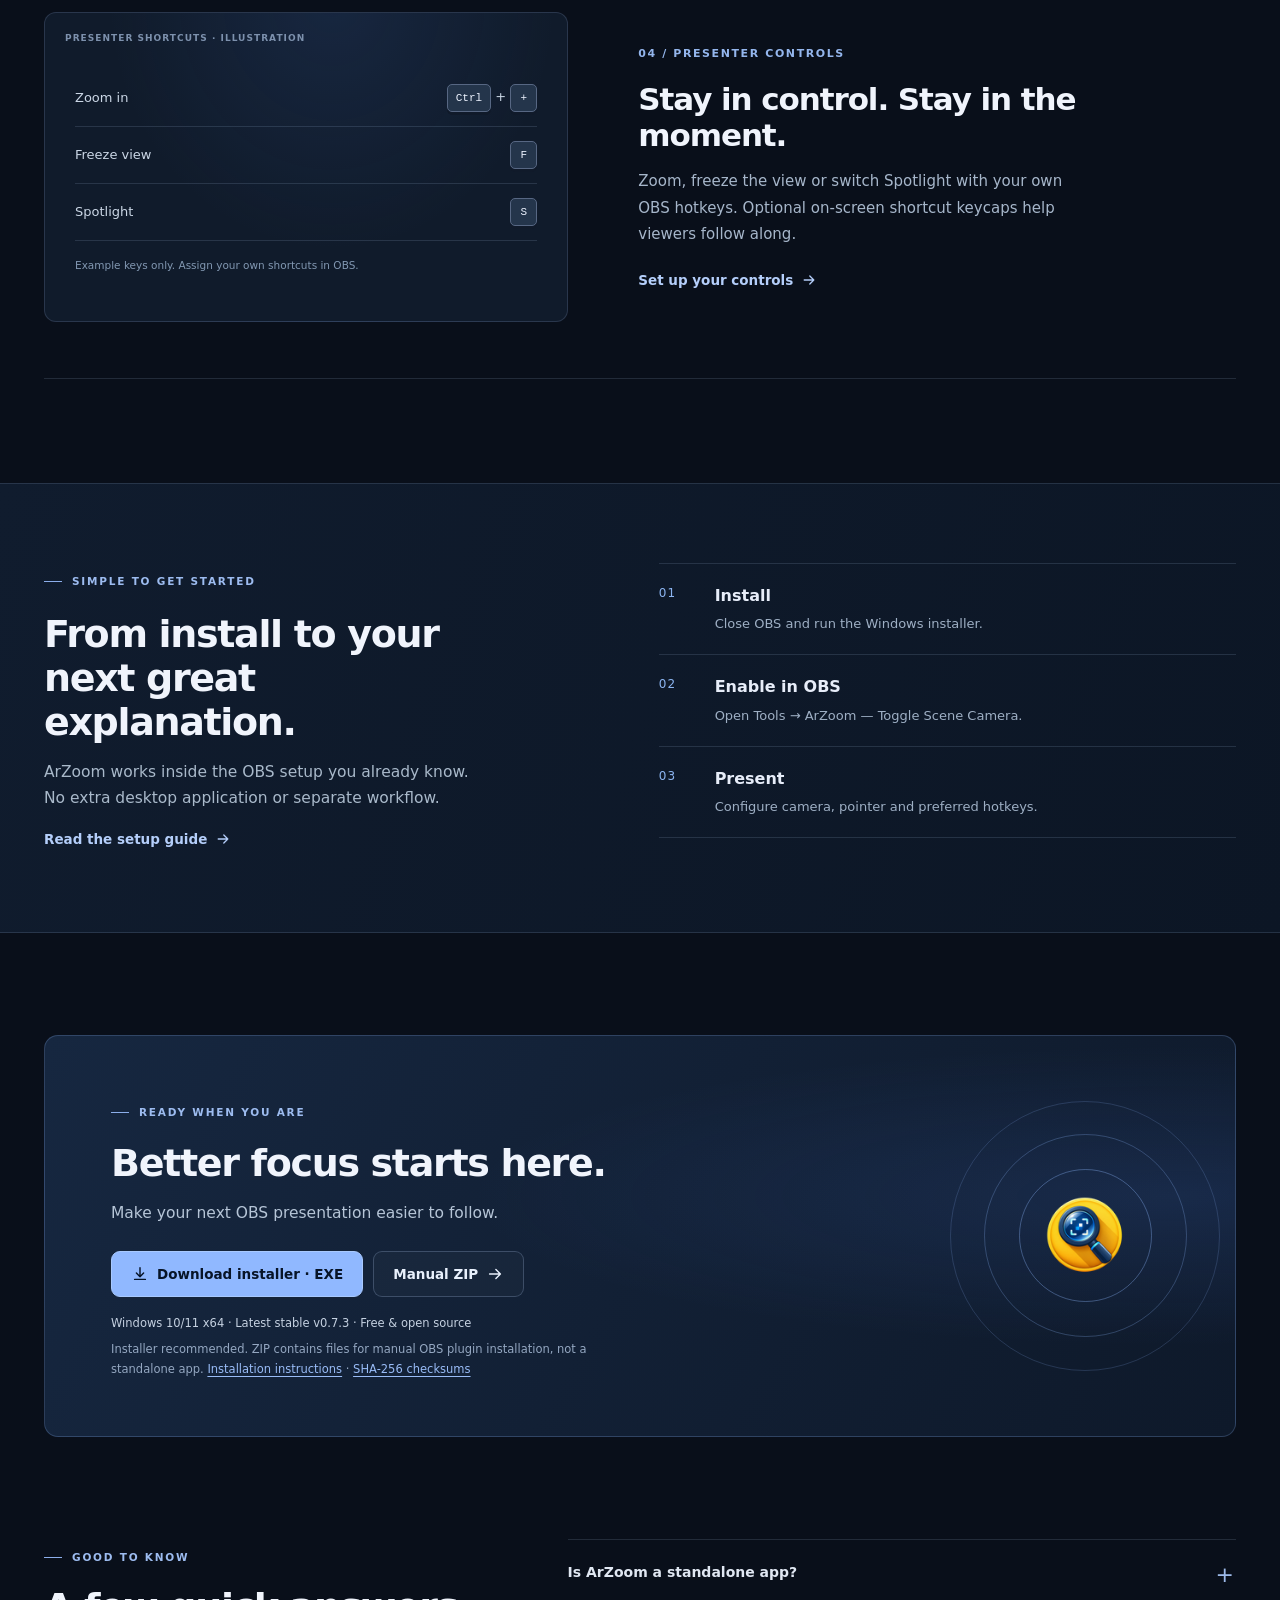
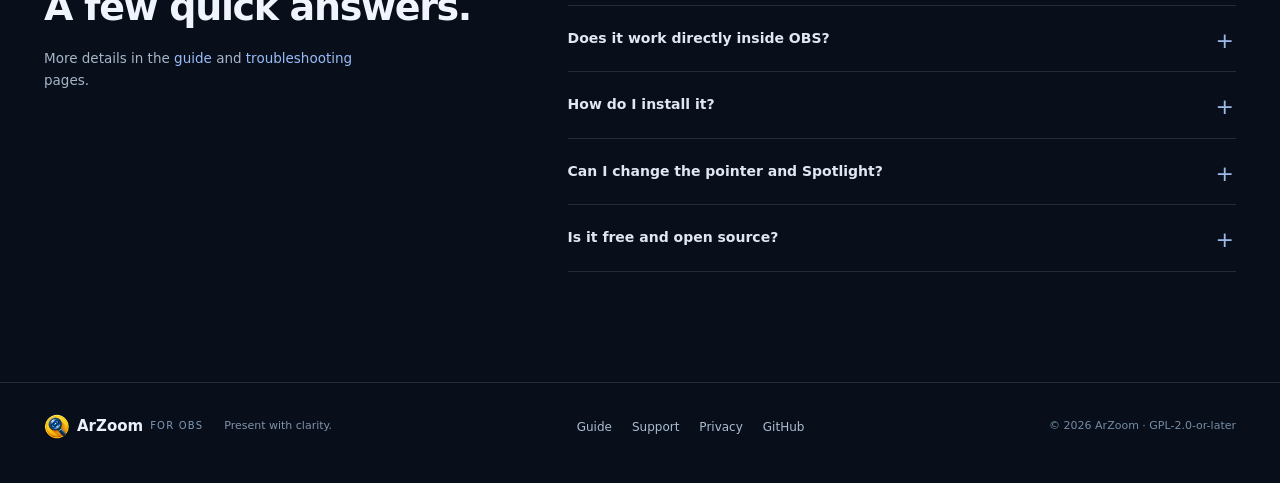
==== commit 75f1e526: "fix(site): preserve stable checksum contract in refined download section" ====
--- a/docs/index.html
+++ b/docs/index.html
@@ -7,7 +7,7 @@
   <meta name="description" content="Free native OBS Studio plugin for Windows. Guide your audience with smooth zoom, cinematic Spotlight, pointer presets and click feedback.">
   <meta name="keywords" content="OBS zoom plugin, OBS scene zoom, OBS spotlight, OBS mouse follow zoom, screen capture zoom, OBS tutorial plugin, OBS shortcut keycaps, OBS click feedback, OBS presentation camera">
   <meta name="author" content="Mas Ari">
-  <meta name="theme-color" content="#07111f">
+  <meta name="theme-color" content="#090f1a">
   <link rel="canonical" href="https://masarray.github.io/arzoom-follow-obs/">
   <link rel="icon" href="assets/favicon-32.png" type="image/png" sizes="32x32">
   <link rel="icon" href="assets/favicon-192.png" type="image/png" sizes="192x192">
@@ -55,7 +55,7 @@
 <section class="capability-band"><div class="container"><p>One native plugin.<br><strong>A clearer story on screen.</strong></p><div><span>SMART CAMERA</span><span>SPOTLIGHT</span><span>POINTER & CLICKS</span><span>PRESENTER HOTKEYS</span></div></div></section>
 <section class="features container" id="features"><p class="eyebrow"><span class="eyebrow-line"></span>BUILT FOR BETTER EXPLANATIONS</p><h2>Keep attention on<br>what matters.</h2><p class="features-lead">Every tool has one job: make your screen easier to understand without interrupting your flow.</p><article class="chapter "><div class="chapter-copy"><span class="chapter-number">01 / SMART CAMERA</span><h3>Zoom into the important part. Smoothly.</h3><p>Move closer to the detail you’re explaining, then return to the bigger picture. Smart Follow helps keep your work in frame.</p><a href="guide.html">Explore Smart Camera <svg aria-hidden="true" viewBox="0 0 20 20"><path d="M4 10h12m0 0-5-5m5 5-5 5"/></svg></a></div><div class="chapter-visual"><span class="visual-label">FRAMING CONCEPT · ILLUSTRATION</span><div class="camera-canvas" aria-hidden="true"><div class="demo-rail"></div><div class="demo-editor"><span>presentation.cpp</span><i></i><i></i><i></i><i></i><i></i><b class="focus-rect"></b></div></div><div class="diagram-foot"><span>Full screen</span><span>→</span><span>Focused detail</span><em>2.0×</em></div></div></article><article class="chapter reverse"><div class="chapter-copy"><span class="chapter-number">02 / CINEMATIC SPOTLIGHT</span><h3>Give one detail the spotlight.</h3><p>Dim the distractions while the important area stays bright. Shape, size and softness are yours to control.</p><a href="guide.html">Discover Spotlight <svg aria-hidden="true" viewBox="0 0 20 20"><path d="M4 10h12m0 0-5-5m5 5-5 5"/></svg></a></div><div class="chapter-visual"><span class="visual-label">SPOTLIGHT EFFECT · ILLUSTRATION</span><div class="spotlight-stage" aria-hidden="true"><div class="mock-document"><b></b><i></i><i></i><i></i><i></i></div><div class="spotlight-shade"></div><div class="spotlight-circle"></div></div><div class="diagram-foot"><span>Dim the surroundings.</span><span>Keep the focus.</span></div></div></article><article class="chapter "><div class="chapter-copy"><span class="chapter-number">03 / PRESENTATION CURSOR & CLICKS</span><h3>Make every movement easy to see.</h3><p>Pick a pointer that suits your style, adjust its size and highlight clicks with a clean visual ring. Even a small action becomes clear.</p><a href="guide.html">See pointer options <svg aria-hidden="true" viewBox="0 0 20 20"><path d="M4 10h12m0 0-5-5m5 5-5 5"/></svg></a></div><div class="chapter-visual"><span class="visual-label">PRESENTATION CURSOR · ACTUAL ASSETS</span><div class="cursor-gallery"><div class="cursor-cell"><span class="click-halo"></span><img src="assets/premium-hand-chrome.png" alt="Premium Hand Chrome preset" loading="lazy" width="160" height="160"><small>Premium Hand</small></div><div class="cursor-cell"><img src="assets/blue-sleeve-hand.png" alt="Blue Sleeve Hand preset" loading="lazy" width="160" height="160"><small>Blue Sleeve</small></div><div class="cursor-cell"><img src="assets/cartoon-hand-pointer.png" alt="Cartoon Hand preset" loading="lazy" width="160" height="160"><small>Cartoon Hand</small></div></div><div class="diagram-foot"><span>Real cursor presets from ArZoom.</span></div></div></article><article class="chapter reverse"><div class="chapter-copy"><span class="chapter-number">04 / PRESENTER CONTROLS</span><h3>Stay in control. Stay in the moment.</h3><p>Zoom, freeze the view or switch Spotlight with your own OBS hotkeys. Optional on-screen shortcut keycaps help viewers follow along.</p><a href="guide.html">Set up your controls <svg aria-hidden="true" viewBox="0 0 20 20"><path d="M4 10h12m0 0-5-5m5 5-5 5"/></svg></a></div><div class="chapter-visual"><span class="visual-label">PRESENTER SHORTCUTS · ILLUSTRATION</span><div class="keys-panel"><div><span>Zoom in</span><span><kbd>Ctrl</kbd> + <kbd>+</kbd></span></div><div><span>Freeze view</span><span><kbd>F</kbd></span></div><div><span>Spotlight</span><span><kbd>S</kbd></span></div><p>Example keys only. Assign your own shortcuts in OBS.</p></div></div></article></section>
 <section class="steps-band" id="how-it-works"><div class="container steps-layout"><div><p class="eyebrow"><span class="eyebrow-line"></span>SIMPLE TO GET STARTED</p><h2>From install to your next great explanation.</h2><p>ArZoom works inside the OBS setup you already know. No extra desktop application or separate workflow.</p><a href="guide.html" class="inline-link">Read the setup guide <svg aria-hidden="true" viewBox="0 0 20 20"><path d="M4 10h12m0 0-5-5m5 5-5 5"/></svg></a></div><ol><li><span>01</span><strong>Install</strong><p>Close OBS and run the Windows installer.</p></li><li><span>02</span><strong>Enable in OBS</strong><p>Open Tools → ArZoom — Toggle Scene Camera.</p></li><li><span>03</span><strong>Present</strong><p>Configure camera, pointer and preferred hotkeys.</p></li></ol></div></section>
-<section class="download-section container" id="download"><div class="download-panel"><div><p class="eyebrow"><span class="eyebrow-line"></span>READY WHEN YOU ARE</p><h2>Better focus starts here.</h2><p>Make your next OBS presentation easier to follow.</p><div class="download-actions"><a class="button primary" href="https://github.com/masarray/arzoom-follow-obs/releases/latest/download/ArZoom-OBS-Setup-windows-x64.exe"><svg aria-hidden="true" viewBox="0 0 20 20"><path d="M10 3v10m0 0 4-4m-4 4L6 9M4 16h12"/></svg>Download installer · EXE</a><a class="button outline" href="https://github.com/masarray/arzoom-follow-obs/releases/latest/download/ArZoom-OBS-Manual-windows-x64.zip">Manual ZIP <svg aria-hidden="true" viewBox="0 0 20 20"><path d="M4 10h12m0 0-5-5m5 5-5 5"/></svg></a></div><p class="download-note">Windows 10/11 x64 · Latest stable <span data-latest-stable-version>v0.7.3</span> · Free & open source</p><p class="download-help">Installer recommended. ZIP contains files for manual OBS plugin installation, not a standalone app. <a href="guide.html">Installation instructions</a></p></div><div class="download-orbit" aria-hidden="true"><div></div><div></div><div></div><img src="assets/arzoom-logo-96.png" alt=""></div></div></section>
+<section class="download-section container" id="download"><div class="download-panel"><div><p class="eyebrow"><span class="eyebrow-line"></span>READY WHEN YOU ARE</p><h2>Better focus starts here.</h2><p>Make your next OBS presentation easier to follow.</p><div class="download-actions"><a class="button primary" href="https://github.com/masarray/arzoom-follow-obs/releases/latest/download/ArZoom-OBS-Setup-windows-x64.exe"><svg aria-hidden="true" viewBox="0 0 20 20"><path d="M10 3v10m0 0 4-4m-4 4L6 9M4 16h12"/></svg>Download installer · EXE</a><a class="button outline" href="https://github.com/masarray/arzoom-follow-obs/releases/latest/download/ArZoom-OBS-Manual-windows-x64.zip">Manual ZIP <svg aria-hidden="true" viewBox="0 0 20 20"><path d="M4 10h12m0 0-5-5m5 5-5 5"/></svg></a></div><p class="download-note">Windows 10/11 x64 · Latest stable <span data-latest-stable-version>v0.7.3</span> · Free & open source</p><p class="download-help">Installer recommended. ZIP contains files for manual OBS plugin installation, not a standalone app. <a href="guide.html">Installation instructions</a> · <a href="https://github.com/masarray/arzoom-follow-obs/releases/latest/download/SHA256SUMS.txt">SHA-256 checksums</a></p></div><div class="download-orbit" aria-hidden="true"><div></div><div></div><div></div><img src="assets/arzoom-logo-96.png" alt=""></div></div></section>
 <section class="faq-section container"><div><p class="eyebrow"><span class="eyebrow-line"></span>GOOD TO KNOW</p><h2>A few quick answers.</h2><p>More details in the <a href="guide.html">guide</a> and <a href="troubleshooting.html">troubleshooting</a> pages.</p></div><div class="faq-answers"><details><summary>Is ArZoom a standalone app?</summary><p>No. ArZoom is a native plugin that runs inside OBS Studio on Windows.</p></details><details><summary>Does it work directly inside OBS?</summary><p>Yes. It adds presentation-camera controls to your existing OBS workflow.</p></details><details><summary>How do I install it?</summary><p>Close OBS, run the Windows installer, then reopen OBS and enable Scene Camera from the Tools menu. <a href="guide.html">See the setup guide.</a></p></details><details><summary>Can I change the pointer and Spotlight?</summary><p>Yes. Choose from 13 pointer styles, adjust size and Spotlight focus, and turn on click feedback. Spotlight is off by default.</p></details><details><summary>Is it free and open source?</summary><p>Yes. ArZoom is free and its code is available on <a href="https://github.com/masarray/arzoom-follow-obs">GitHub</a> under GPL-2.0-or-later.</p></details></div></section></main>
 <footer class="site-footer"><div class="container footer-row"><div class="footer-brand"><img src="assets/arzoom-logo-96.png" alt="" width="26" height="26"><strong>ArZoom</strong><span>for OBS</span><small>Present with clarity.</small></div><div class="footer-links"><a href="guide.html">Guide</a><a href="troubleshooting.html">Support</a><a href="privacy.html">Privacy</a><a href="https://github.com/masarray/arzoom-follow-obs">GitHub</a></div><small>© 2026 ArZoom · GPL-2.0-or-later</small></div></footer>
 </body>
